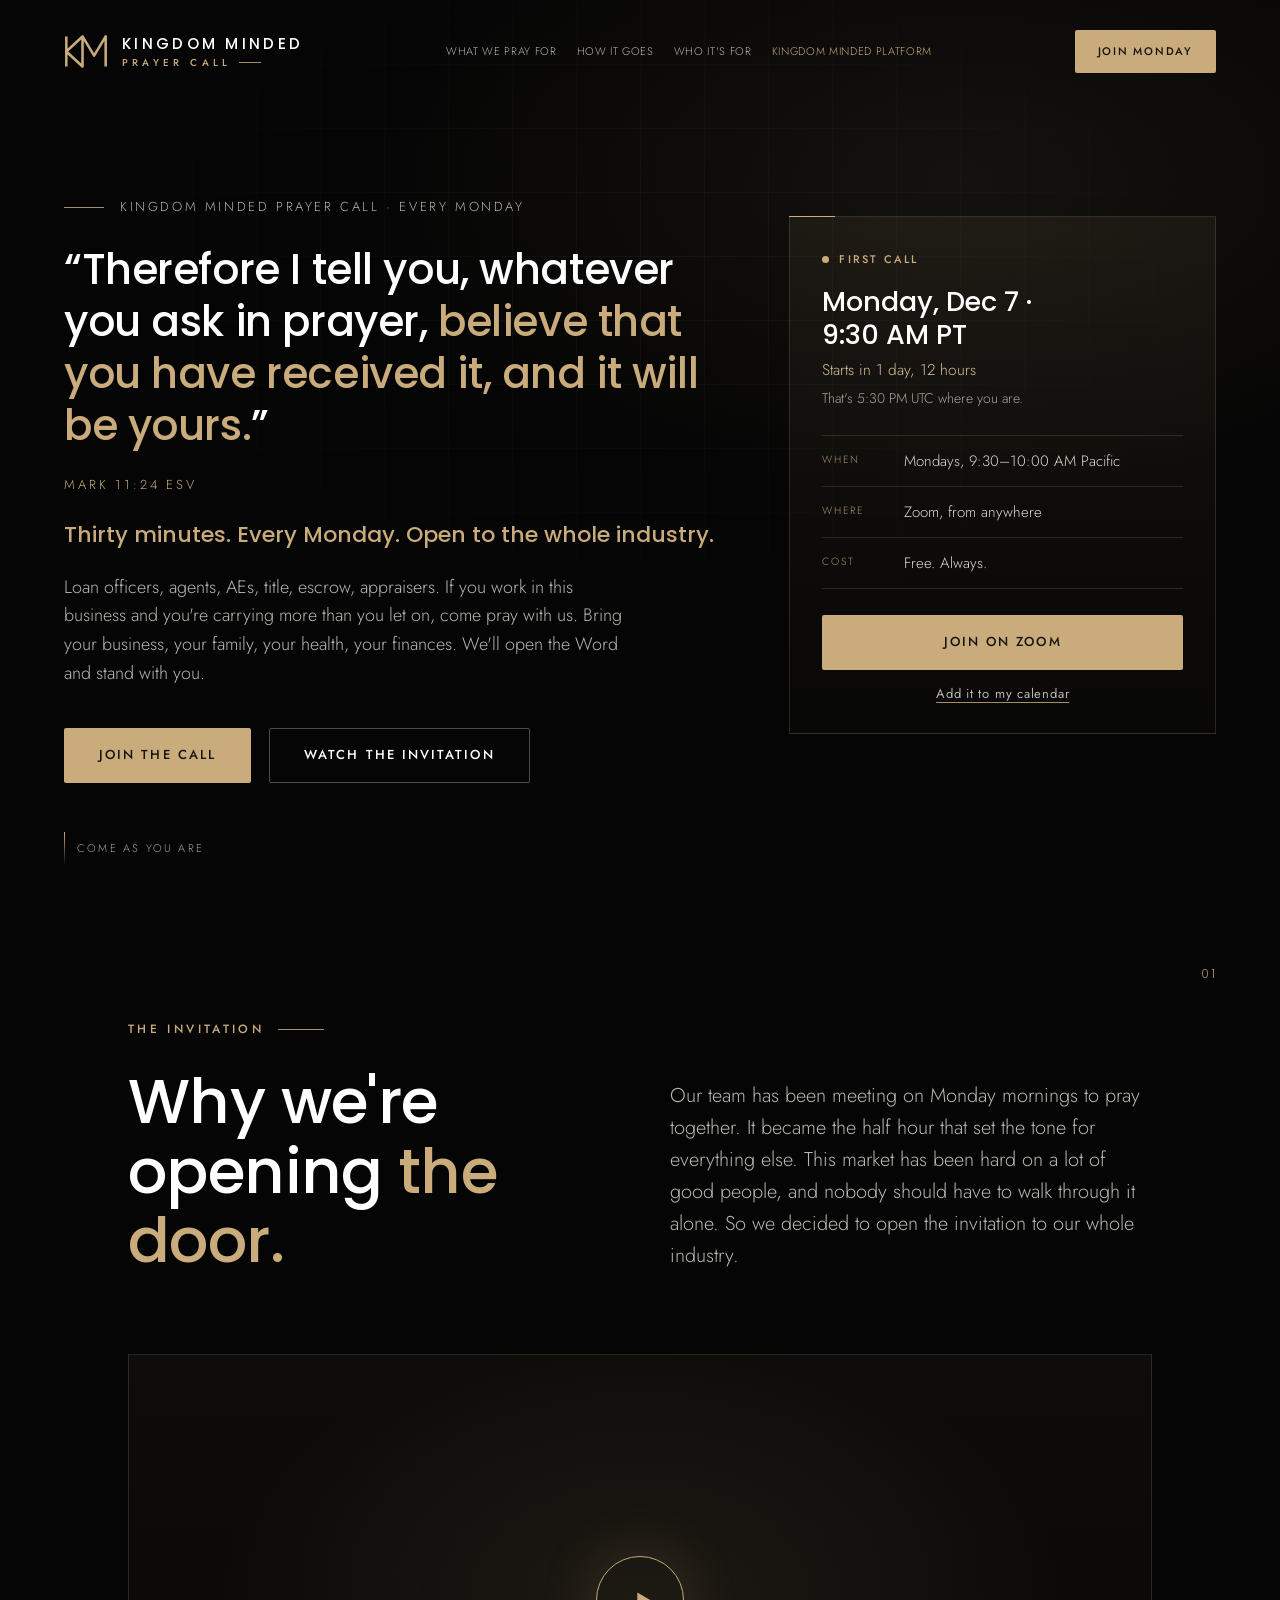
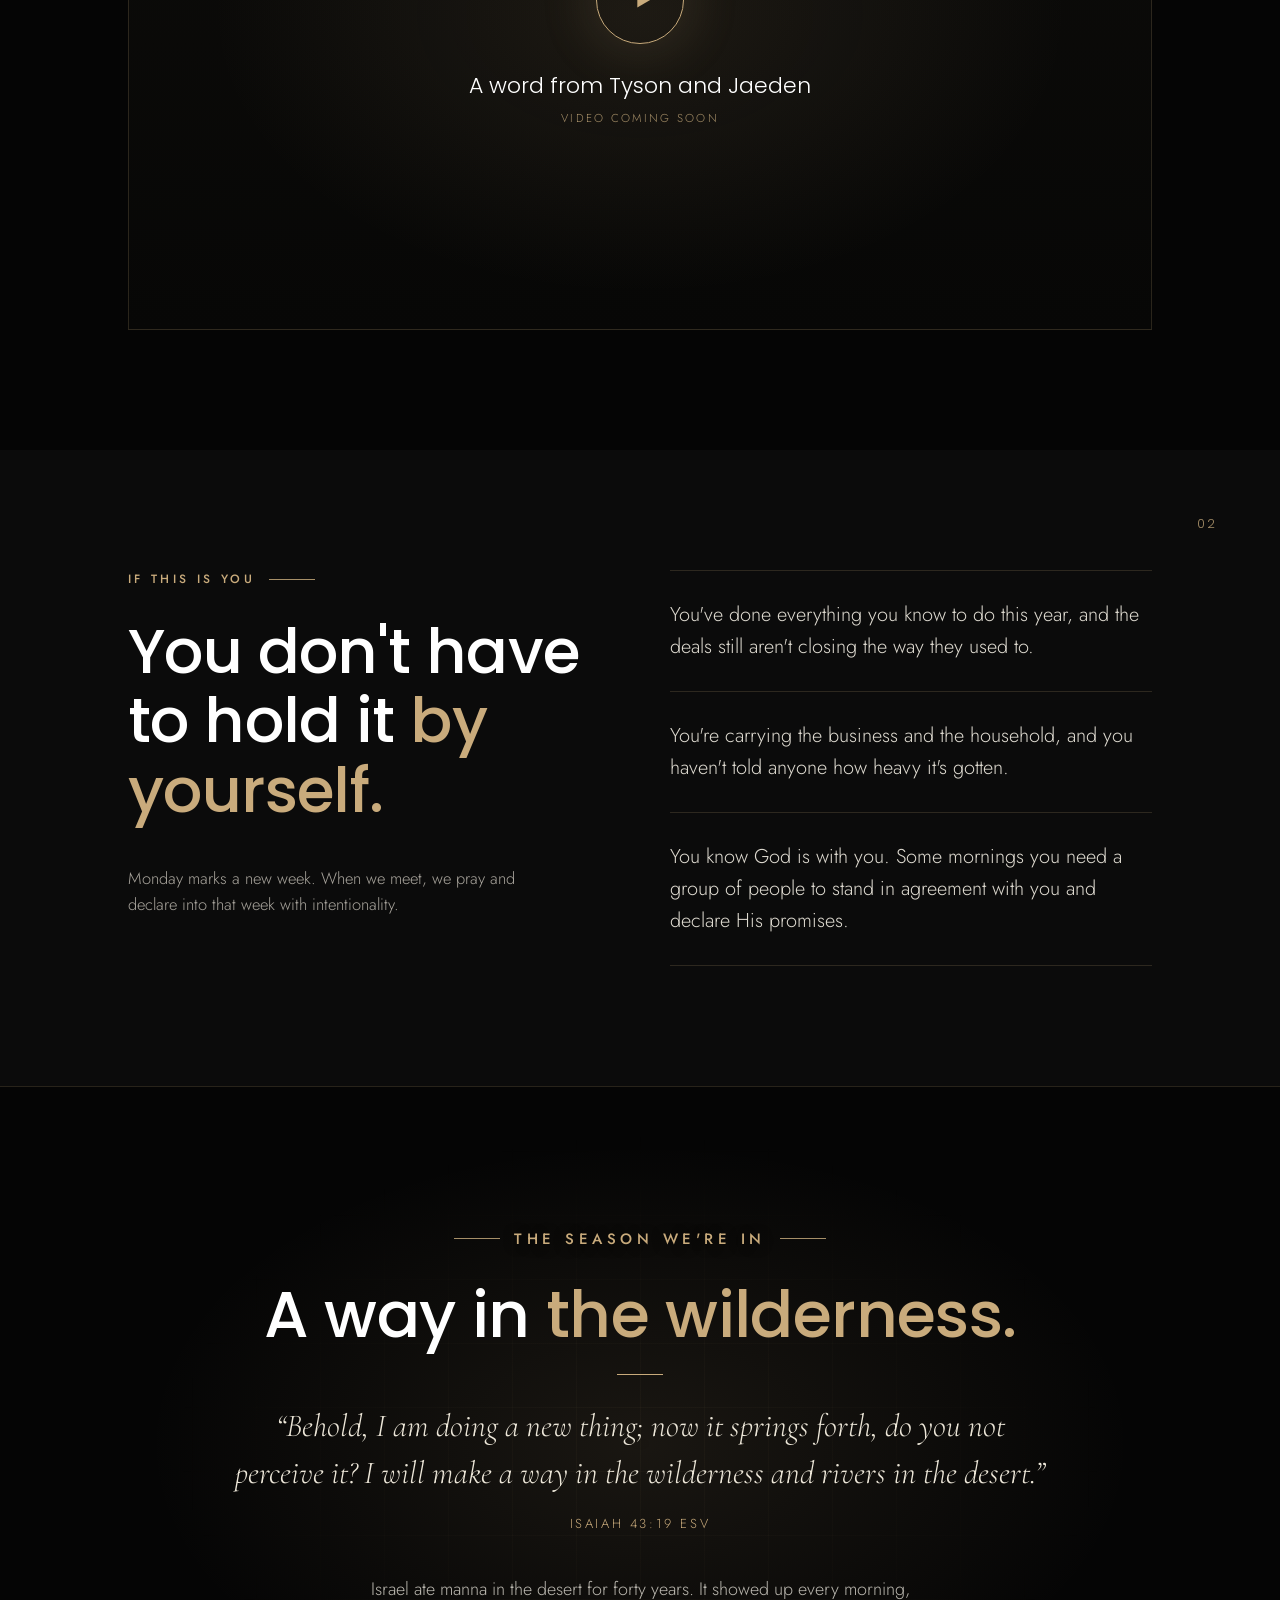
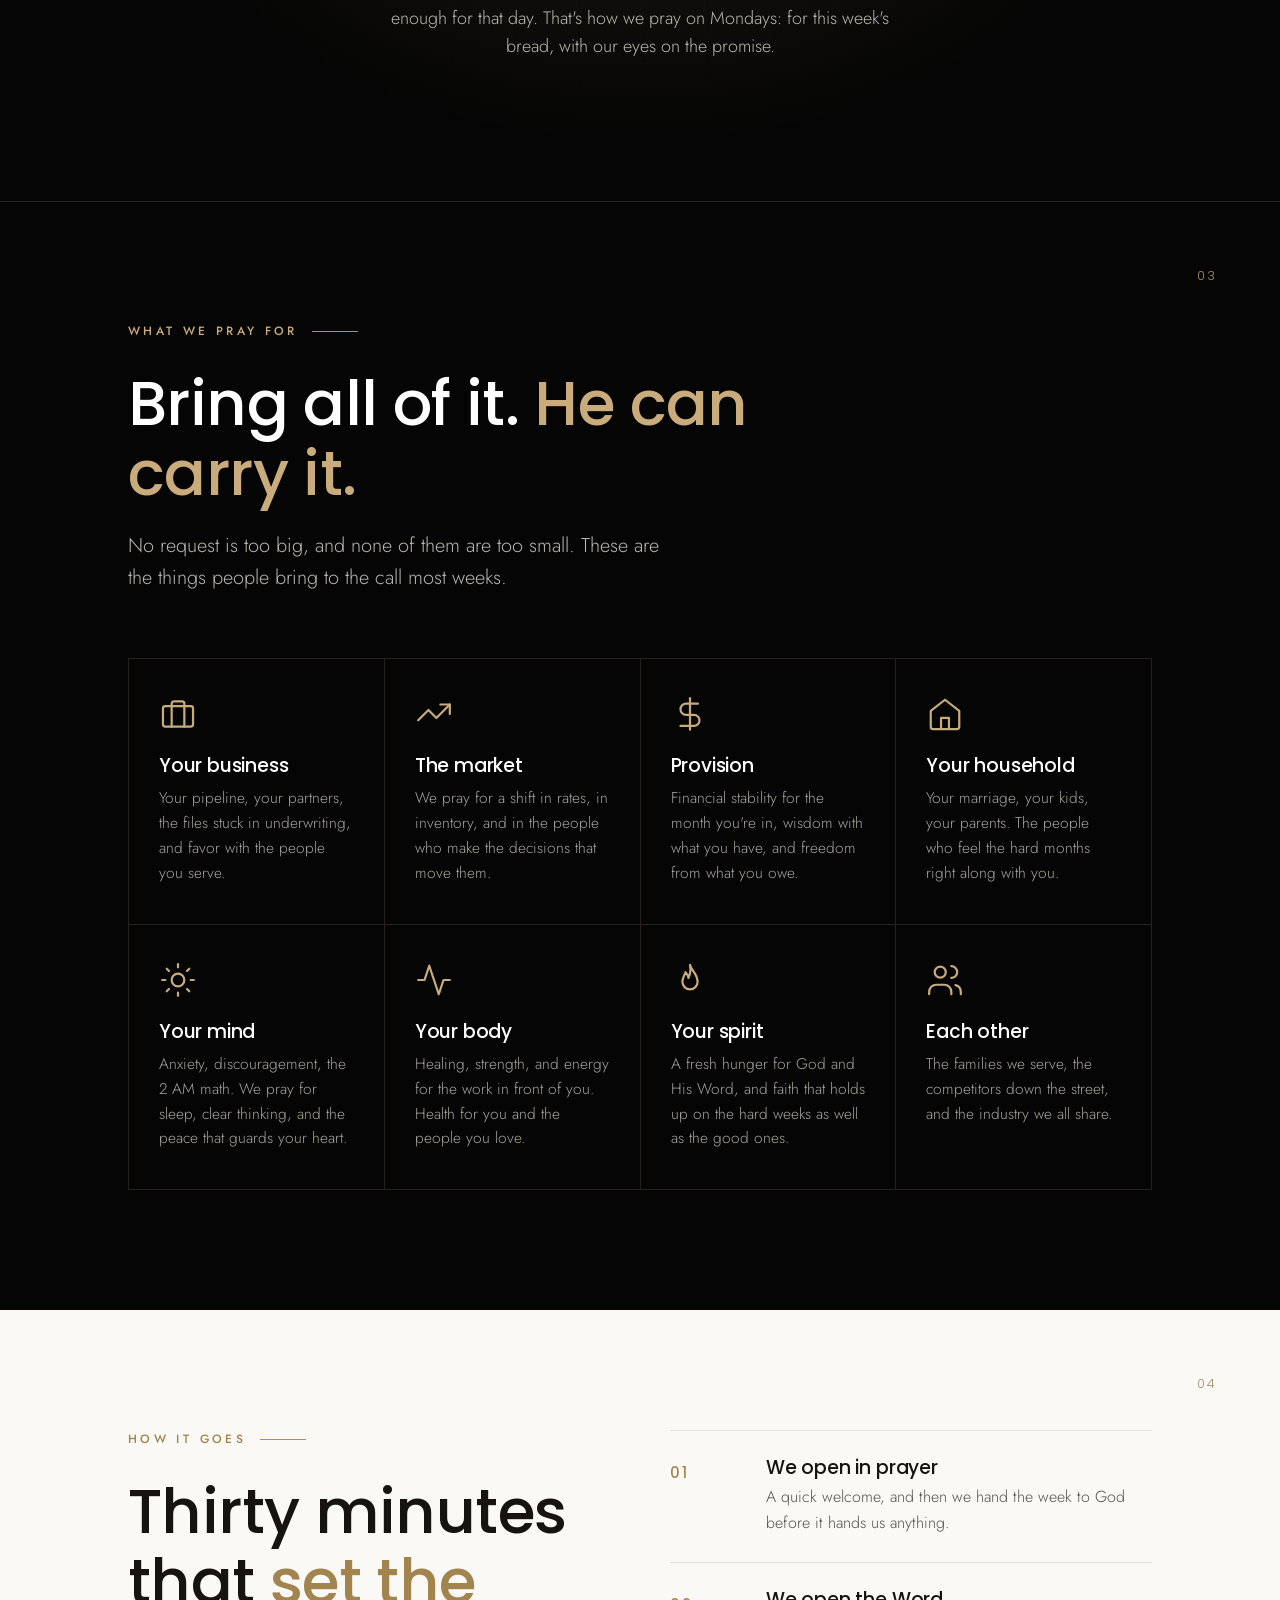
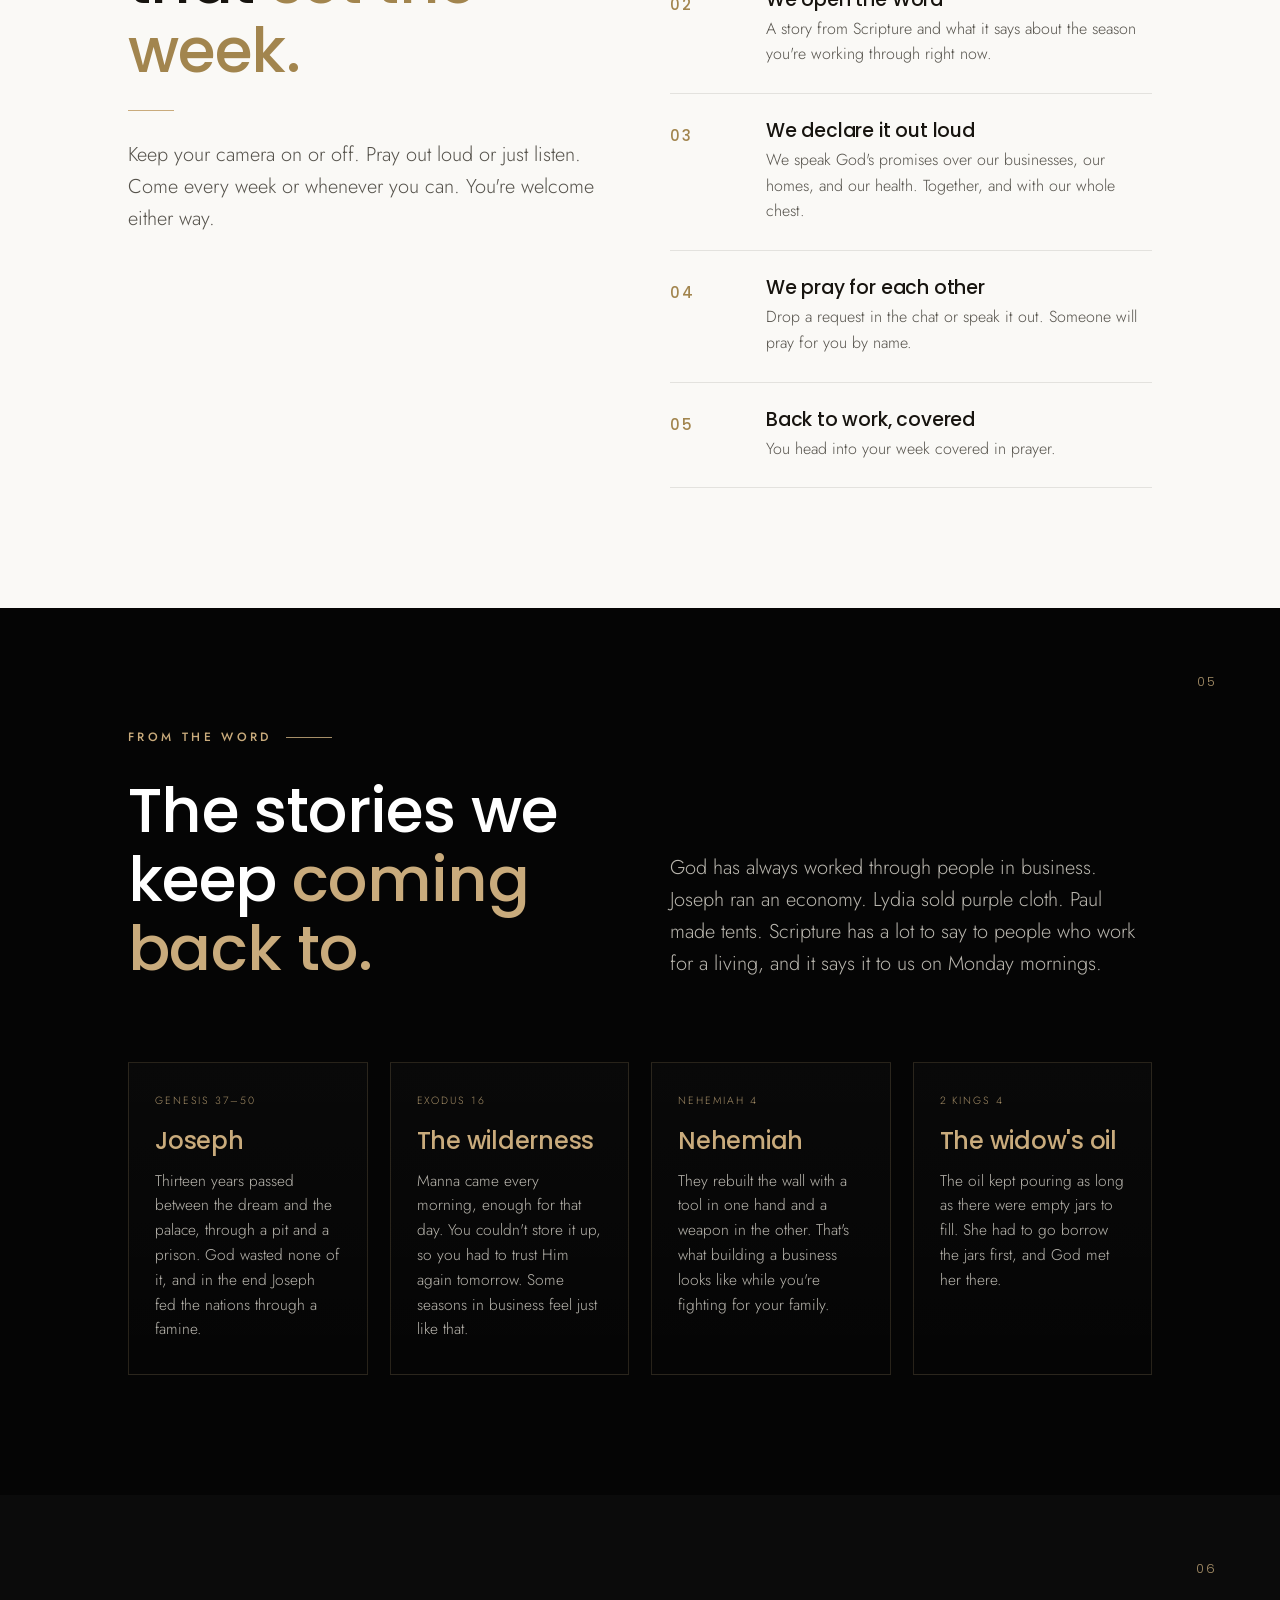
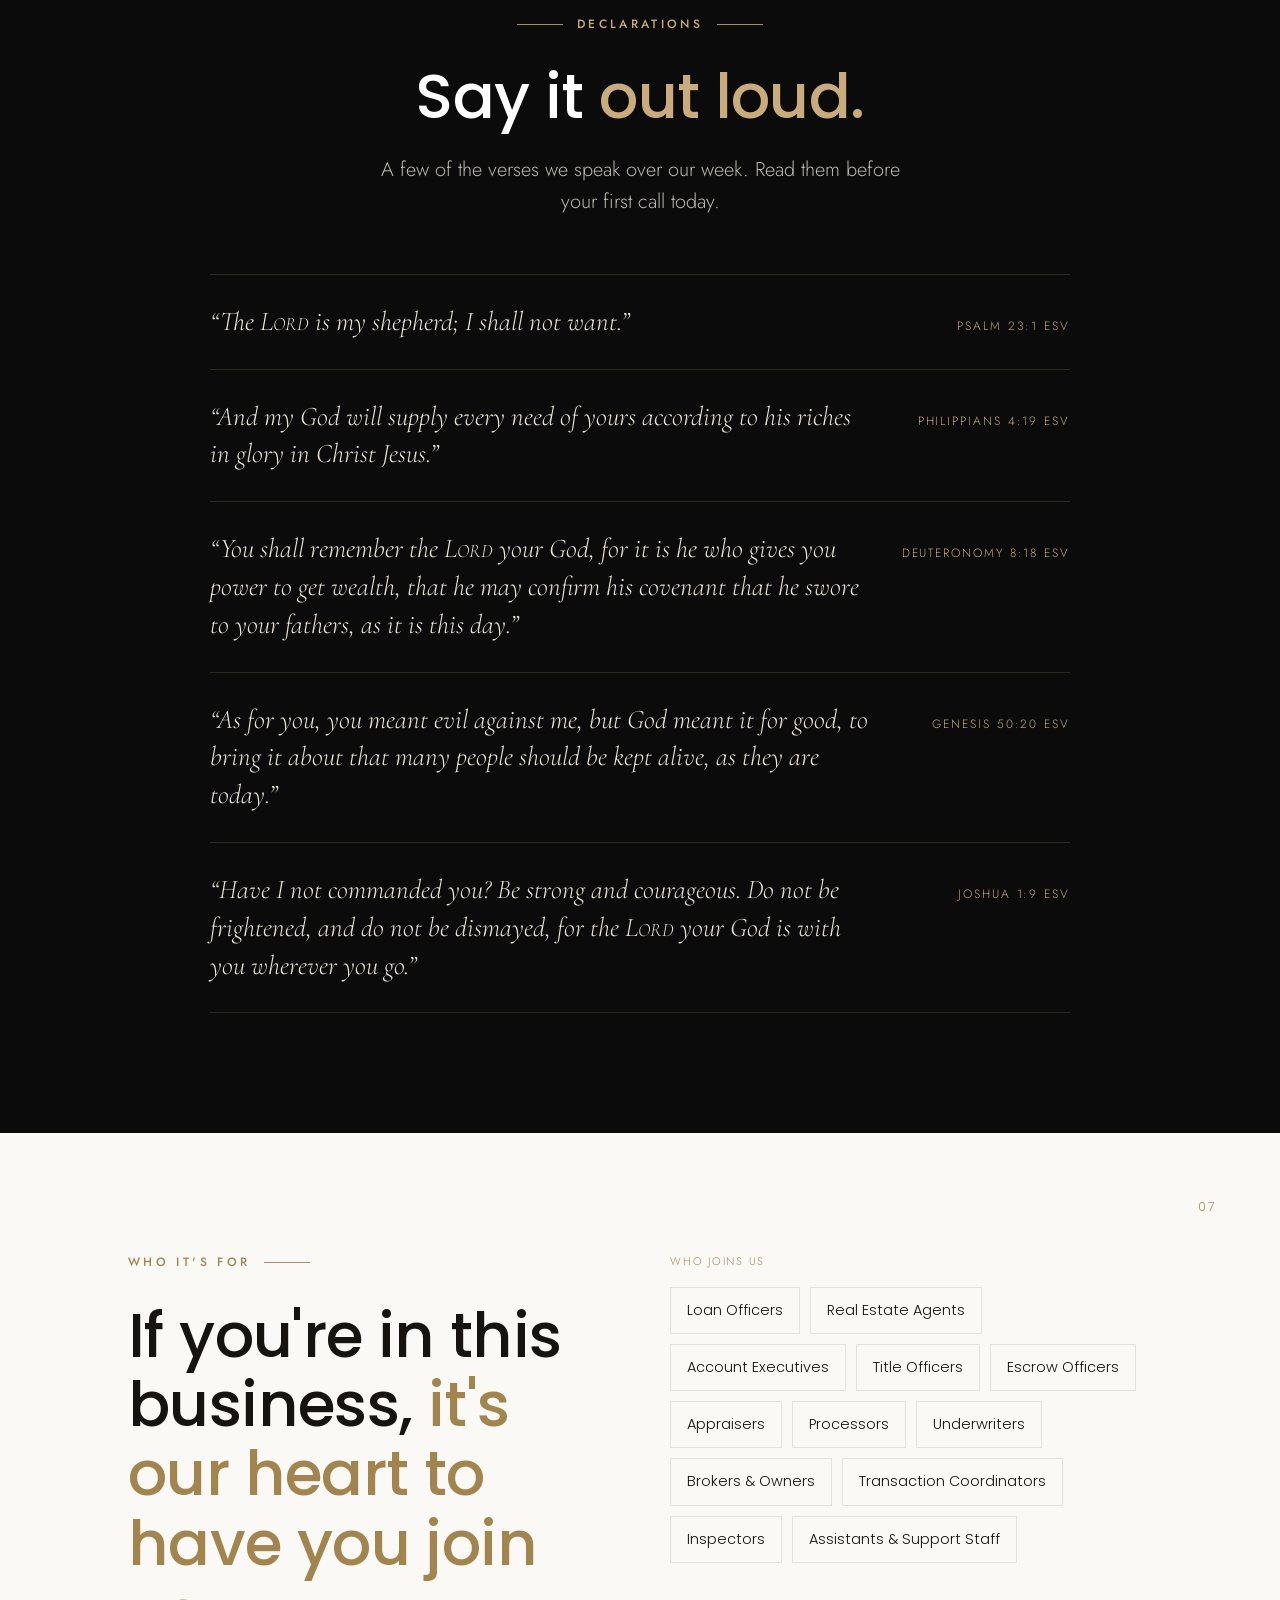
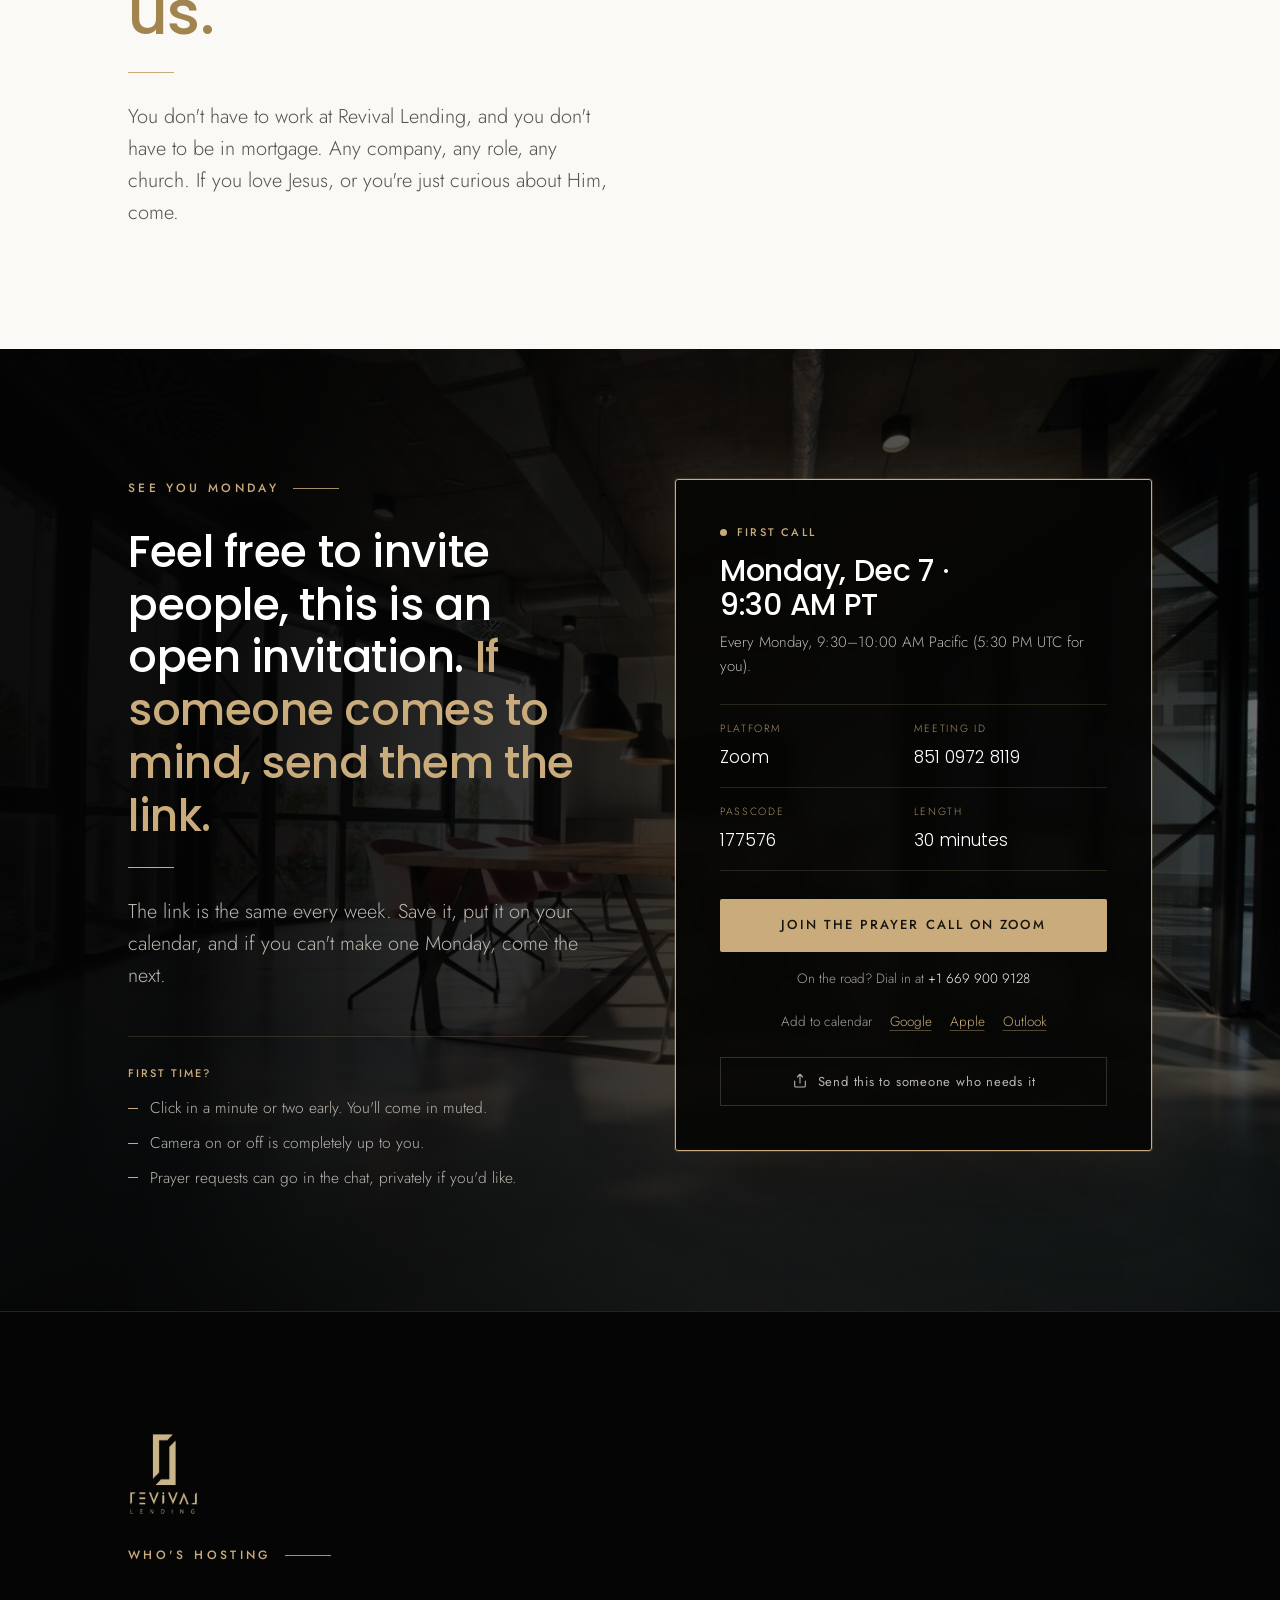
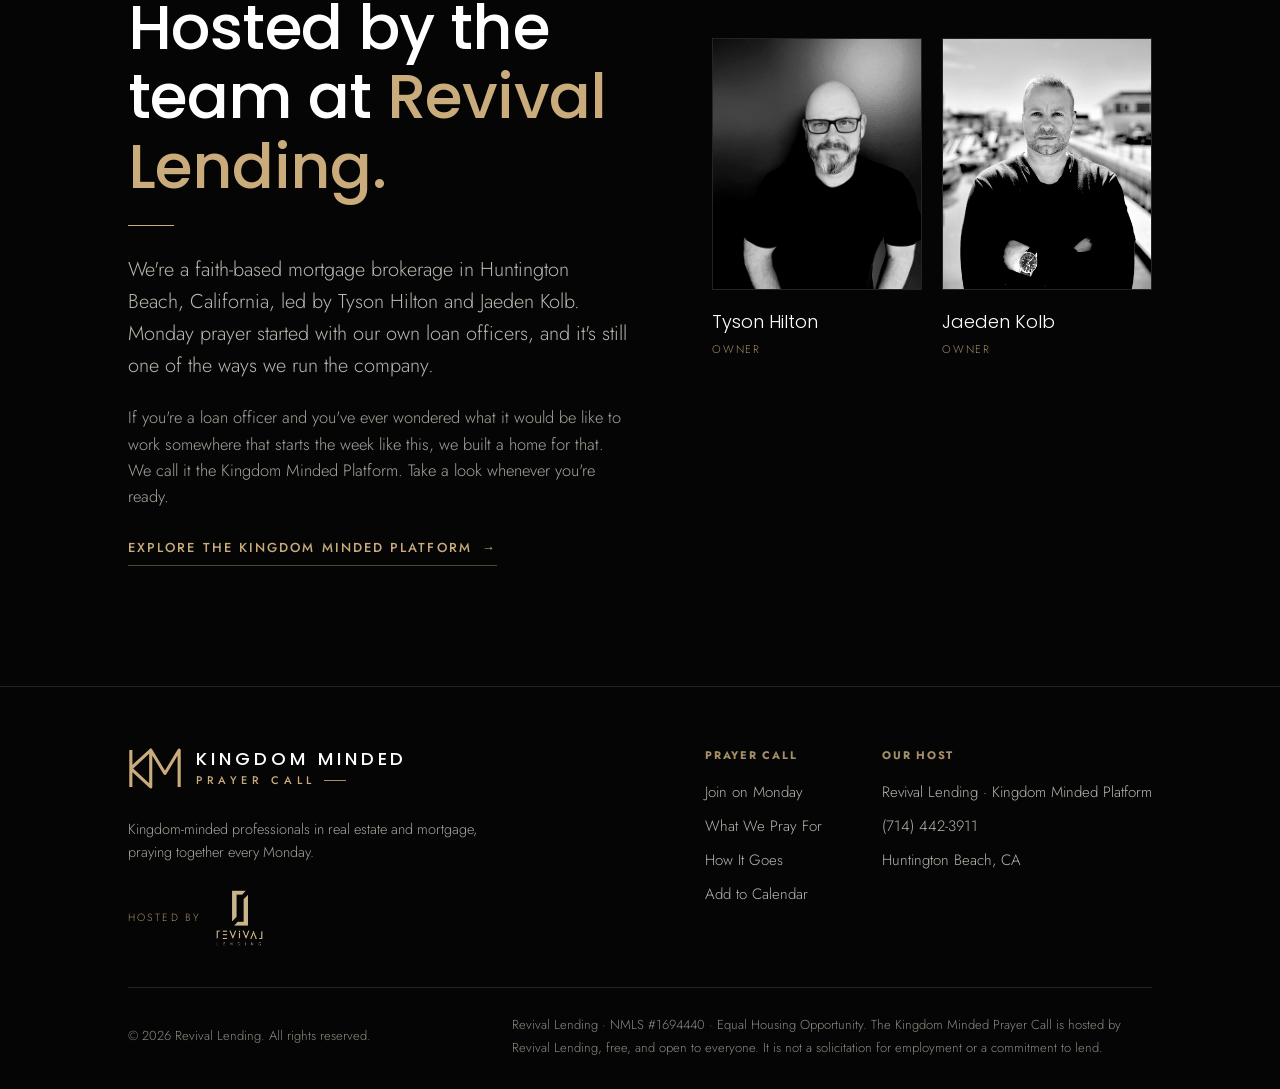
==== prayer/index.html @ 2b49e0fc "Make Add to Calendar reliable on phones and in-app browsers - Host a real weekly .ics file (scripts/" ====
<!DOCTYPE html>
<html lang="en">
<head>
<meta charset="UTF-8">
<meta name="viewport" content="width=device-width, initial-scale=1.0">
<title>Kingdom Minded Prayer Call | Every Monday</title>
<meta name="description" content="A free 30-minute prayer call for anyone in real estate and mortgage. Mondays at 9:30 AM Pacific on Zoom.">

<link rel="icon" type="image/png" href="../assets/img/km-favicon-32.png">
<link rel="apple-touch-icon" href="../assets/img/km-apple-touch-icon.png">
<link rel="stylesheet" href="../assets/css/style.css">
<link rel="stylesheet" href="../assets/css/prayer.css">
<!-- Design previews: add ?theme=mixed or ?theme=light to the URL to try the alternate looks.
     Normal visitors (no ?theme) always get the standard design. -->
<script>
(function () {
  var t = new URLSearchParams(location.search).get('theme');
  if (t === 'mixed' || t === 'light') {
    document.documentElement.classList.add('theme-' + t);
    document.write('<link rel="stylesheet" href="../assets/css/prayer-' + t + '.css">');
  }
})();
</script>
<link rel="canonical" href="https://kingdommindedrl.netlify.app/prayer/">

<meta property="og:title" content="Kingdom Minded Prayer Call">
<meta property="og:description" content="30 minutes of prayer and Scripture for people in real estate and mortgage. Mondays, 9:30 AM Pacific, on Zoom. Come as you are.">
<meta property="og:type" content="website">
<meta property="og:url" content="https://kingdommindedrl.netlify.app/prayer/">
<meta property="og:image" content="https://kingdommindedrl.netlify.app/assets/img/og-prayer.jpg">
<meta property="og:image:width" content="1200">
<meta property="og:image:height" content="630">
<meta property="og:site_name" content="Kingdom Minded Prayer Call">
<meta name="twitter:card" content="summary_large_image">
<meta name="twitter:title" content="Kingdom Minded Prayer Call">
<meta name="twitter:description" content="30 minutes of prayer and Scripture for people in real estate and mortgage. Mondays, 9:30 AM Pacific, on Zoom. Come as you are.">
<meta name="twitter:image" content="https://kingdommindedrl.netlify.app/assets/img/og-prayer.jpg">
</head>
<body class="prayer-page">

<!-- ============================ NAV ============================ -->
<nav class="nav" id="nav">
  <a href="#top" class="nav-logo km-nav-logo" aria-label="Kingdom Minded Prayer Call">
    <span class="km-mark"><svg class="km-icon" viewBox="12 20 76 60" fill="none" stroke-width="4.4" stroke-linecap="butt" stroke-linejoin="round" aria-hidden="true"><path d="M16 24V76M16 50L44 24V76ZM44 24L64 57L84 24V76"></path></svg><span class="km-words"><span class="km-name">Kingdom Minded</span><span class="km-sub">Prayer Call</span></span></span>
  </a>
  <div class="nav-links">
    <a href="#invitation">The Invitation</a>
    <a href="#pray">What We Pray For</a>
    <a href="#rhythm">How It Goes</a>
    <a href="#who">Who It's For</a>
    <a href="../" class="nav-platform">Kingdom Minded Platform</a>
  </div>
  <div class="nav-right">
    <a href="#join" class="btn btn-gold btn-sm">Join Monday</a>
  </div>
  <button class="nav-toggle" id="navToggle" aria-label="Menu">
    <span></span><span></span><span></span>
  </button>
</nav>

<div class="mobile-panel" id="mobilePanel">
  <a href="#invitation">The Invitation</a>
  <a href="#pray">What We Pray For</a>
  <a href="#rhythm">How It Goes</a>
  <a href="#who">Who It's For</a>
  <a href="../">Kingdom Minded Platform</a>
  <a href="#join" class="btn btn-gold">Join Monday</a>
</div>

<!-- ============================ HERO ============================ -->
<header class="hero prayer-hero" id="top">
  <div class="prayer-hero-grid">
    <div class="hero-inner">
      <div class="hero-sub">Kingdom Minded Prayer Call &middot; Every Monday</div>
      <h1 class="verse-title">&ldquo;Therefore I tell you, whatever you ask in prayer, <span class="gold">believe that you have received it, and it will be yours.</span>&rdquo;</h1>
      <cite class="verse-title-cite">Mark 11:24 ESV</cite>
      <div class="hero-subtitle">Thirty minutes. Every Monday. Open to the whole industry.</div>
      <p class="hero-hook">Loan officers, agents, AEs, title, escrow, appraisers. If you work in this business and you're carrying more than you let on, come pray with us. Bring your business, your family, your health, your finances. We'll open the Word and stand with you.</p>
      <div class="hero-ctas">
        <a href="#join" class="btn btn-gold">Join the Call</a>
        <a href="#invitation" class="btn btn-outline">Watch the Invitation</a>
      </div>
    </div>

    <aside class="next-call reveal" aria-label="Next prayer call">
      <div class="next-call-label"><span class="live-dot" aria-hidden="true"></span><span data-next-status>Next Call</span></div>
      <div class="next-call-date" data-next-date>Monday &middot; 9:30 AM PT</div>
      <div class="next-call-countdown" data-next-countdown>Every Monday morning</div>
      <div class="next-call-local" data-next-local></div>
      <ul class="next-call-facts">
        <li><span>When</span>Mondays, 9:30&ndash;10:00 AM Pacific</li>
        <li><span>Where</span>Zoom, from anywhere</li>
        <li><span>Cost</span>Free. Always.</li>
      </ul>
      <a href="#join" class="btn btn-gold next-call-btn" data-zoom-link target="_blank" rel="noopener">Join on Zoom</a>
      <div class="cal-pop">
        <button type="button" class="next-call-cal" data-cal-toggle aria-expanded="false" aria-controls="calMenu">Add it to my calendar</button>
        <div class="cal-menu" id="calMenu" hidden>
          <a href="#calendar" data-cal-google target="_blank" rel="noopener">Google Calendar</a>
          <a href="../assets/kingdom-minded-prayer-call.ics" data-cal-ics>Apple Calendar <span>iPhone, iPad, Mac</span></a>
          <a href="../assets/kingdom-minded-prayer-call.ics" data-cal-ics>Outlook <span>desktop app</span></a>
        </div>
      </div>
      <p class="cal-tip" data-inapp-tip hidden>Viewing this inside Instagram or Facebook? Tap the &#8943; menu and choose <strong>Open in browser</strong> first. Those apps block adding to your calendar.</p>
    </aside>
  </div>
  <div class="hero-scroll"><span class="line"></span> Come As You Are</div>
</header>

<!-- ============================ THE INVITATION (VIDEO) ============================ -->
<section class="section bg-black" id="invitation">
  <div class="section-num">01</div>
  <div class="container">
    <div class="invite-head reveal">
      <div>
        <div class="eyebrow">The Invitation</div>
        <h2 class="section-title">Why we're opening <span class="accent">the door.</span></h2>
      </div>
      <p class="lede">Our team has been meeting on Monday mornings to pray together. It became the half hour that set the tone for everything else. This market has been hard on a lot of good people, and nobody should have to walk through it alone. So we decided to open the invitation to our whole industry.</p>
    </div>

    <!--
      VIDEO: paste your link into PRAYER_CONFIG.videoUrl at the top of
      assets/js/prayer.js (YouTube, Vimeo, Loom, or a direct .mp4). The
      placeholder below is swapped out for the real player automatically.
    -->
    <div class="video-frame reveal" id="videoFrame">
      <div class="video-placeholder">
        <div class="video-play" aria-hidden="true">
          <svg viewBox="0 0 24 24"><path d="M8 5.5v13l11-6.5z"></path></svg>
        </div>
        <p class="video-placeholder-title">A word from Tyson and Jaeden</p>
        <p class="video-placeholder-sub">Video coming soon</p>
      </div>
    </div>
  </div>
</section>

<!-- ============================ IF THIS IS YOU ============================ -->
<section class="section bg-panel" id="if-this-is-you">
  <div class="section-num">02</div>
  <div class="container split">
    <div class="reveal">
      <div class="eyebrow">If This Is You</div>
      <h2 class="section-title">You don't have to hold it <span class="accent">by yourself.</span></h2>
      <div class="closer-line">Monday marks a new week. When we meet, we pray and declare into that week with intentionality.</div>
    </div>
    <div class="qa-list reveal">
      <p class="qa-item">You've done everything you know to do this year, and the deals still aren't closing the way they used to.</p>
      <p class="qa-item">You're carrying the business and the household, and you haven't told anyone how heavy it's gotten.</p>
      <p class="qa-item">You know God is with you. Some mornings you need a group of people to stand in agreement with you and declare His promises.</p>
    </div>
  </div>
</section>

<!-- ============================ WILDERNESS VERSE ============================ -->
<section class="verse-feature reveal">
  <div class="verse-feature-inner">
    <div class="eyebrow eyebrow-lg verse-eyebrow">The Season We're In</div>
    <h2>A way in <span class="accent">the wilderness.</span></h2>
    <div class="section-rule centered"></div>
    <p class="verse-feature-quote">&ldquo;Behold, I am doing a new thing; now it springs forth, do you not perceive it? I will make a way in the wilderness and rivers in the desert.&rdquo;</p>
    <cite>Isaiah 43:19 ESV</cite>
    <p class="verse-feature-body">Israel ate manna in the desert for forty years. It showed up every morning, enough for that day. That's how we pray on Mondays: for this week's bread, with our eyes on the promise.</p>
  </div>
</section>

<!-- ============================ WHAT WE PRAY FOR ============================ -->
<section class="section bg-black" id="pray">
  <div class="section-num">03</div>
  <div class="container">
    <div class="reveal">
      <div class="eyebrow">What We Pray For</div>
      <h2 class="section-title">Bring all of it. <span class="accent">He can carry it.</span></h2>
      <p class="lede">No request is too big, and none of them are too small. These are the things people bring to the call most weeks.</p>
    </div>

    <div class="pray-grid reveal-stagger">
      <div class="pray-item reveal">
        <div class="pillar-icon"><svg viewBox="0 0 24 24" fill="none" stroke-width="1.4" stroke-linecap="round" stroke-linejoin="round"><rect x="2.5" y="7" width="19" height="13" rx="1.5"></rect><path d="M16 20V5.5A1.5 1.5 0 0014.5 4h-5A1.5 1.5 0 008 5.5V20"></path></svg></div>
        <h4>Your business</h4>
        <p>Your pipeline, your partners, the files stuck in underwriting, and favor with the people you serve.</p>
      </div>
      <div class="pray-item reveal">
        <div class="pillar-icon"><svg viewBox="0 0 24 24" fill="none" stroke-width="1.4" stroke-linecap="round" stroke-linejoin="round"><path d="M22 6l-8.5 8.5-5-5L2 16"></path><path d="M16 6h6v6"></path></svg></div>
        <h4>The market</h4>
        <p>We pray for a shift in rates, in inventory, and in the people who make the decisions that move them.</p>
      </div>
      <div class="pray-item reveal">
        <div class="pillar-icon"><svg viewBox="0 0 24 24" fill="none" stroke-width="1.4" stroke-linecap="round" stroke-linejoin="round"><path d="M12 2v20"></path><path d="M17 5.5H9.5a3.5 3.5 0 000 7h5a3.5 3.5 0 010 7H6"></path></svg></div>
        <h4>Provision</h4>
        <p>Financial stability for the month you're in, wisdom with what you have, and freedom from what you owe.</p>
      </div>
      <div class="pray-item reveal">
        <div class="pillar-icon"><svg viewBox="0 0 24 24" fill="none" stroke-width="1.4" stroke-linecap="round" stroke-linejoin="round"><path d="M3 10l9-7 9 7v10a1.5 1.5 0 01-1.5 1.5h-15A1.5 1.5 0 013 20z"></path><path d="M9.5 21.5v-7h5v7"></path></svg></div>
        <h4>Your household</h4>
        <p>Your marriage, your kids, your parents. The people who feel the hard months right along with you.</p>
      </div>
      <div class="pray-item reveal">
        <div class="pillar-icon"><svg viewBox="0 0 24 24" fill="none" stroke-width="1.4" stroke-linecap="round" stroke-linejoin="round"><circle cx="12" cy="12" r="4"></circle><path d="M12 2v2M12 20v2M4.9 4.9l1.4 1.4M17.7 17.7l1.4 1.4M2 12h2M20 12h2M4.9 19.1l1.4-1.4M17.7 6.3l1.4-1.4"></path></svg></div>
        <h4>Your mind</h4>
        <p>Anxiety, discouragement, the 2 AM math. We pray for sleep, clear thinking, and the peace that guards your heart.</p>
      </div>
      <div class="pray-item reveal">
        <div class="pillar-icon"><svg viewBox="0 0 24 24" fill="none" stroke-width="1.4" stroke-linecap="round" stroke-linejoin="round"><path d="M22 12h-4l-3 9L9 3l-3 9H2"></path></svg></div>
        <h4>Your body</h4>
        <p>Healing, strength, and energy for the work in front of you. Health for you and the people you love.</p>
      </div>
      <div class="pray-item reveal">
        <div class="pillar-icon"><svg viewBox="0 0 24 24" fill="none" stroke-width="1.4" stroke-linecap="round" stroke-linejoin="round"><path d="M12 2.5c.6 3.4 4.8 5.6 4.8 10.6a4.8 4.8 0 01-9.6 0c0-2.6 1.4-4 2-6 .9 1 1.6 2.1 1.8 3.6 1.2-2.4 1.6-5 1-8.2z"></path></svg></div>
        <h4>Your spirit</h4>
        <p>A fresh hunger for God and His Word, and faith that holds up on the hard weeks as well as the good ones.</p>
      </div>
      <div class="pray-item reveal">
        <div class="pillar-icon"><svg viewBox="0 0 24 24" fill="none" stroke-width="1.4" stroke-linecap="round" stroke-linejoin="round"><circle cx="9" cy="7" r="3.5"></circle><path d="M2 21v-1.5A4.5 4.5 0 016.5 15h5a4.5 4.5 0 014.5 4.5V21"></path><path d="M16 3.3a3.5 3.5 0 010 7.4M22 21v-1.5a4.5 4.5 0 00-3.4-4.3"></path></svg></div>
        <h4>Each other</h4>
        <p>The families we serve, the competitors down the street, and the industry we all share.</p>
      </div>
    </div>
  </div>
</section>

<!-- ============================ HOW THE 30 MINUTES GO ============================ -->
<section class="section bg-white" id="rhythm">
  <div class="section-num">04</div>
  <div class="container split rhythm-split">
    <div class="reveal">
      <div class="eyebrow on-white">How It Goes</div>
      <h2 class="section-title">Thirty minutes that <span style="color:#a2854e;">set the week.</span></h2>
      <div class="section-rule"></div>
      <p class="lede on-white">Keep your camera on or off. Pray out loud or just listen. Come every week or whenever you can. You're welcome either way.</p>
    </div>

    <ol class="rhythm-list reveal">
      <li class="rhythm-step">
        <span class="rhythm-time">01</span>
        <div>
          <h4>We open in prayer</h4>
          <p>A quick welcome, and then we hand the week to God before it hands us anything.</p>
        </div>
      </li>
      <li class="rhythm-step">
        <span class="rhythm-time">02</span>
        <div>
          <h4>We open the Word</h4>
          <p>A story from Scripture and what it says about the season you're working through right now.</p>
        </div>
      </li>
      <li class="rhythm-step">
        <span class="rhythm-time">03</span>
        <div>
          <h4>We declare it out loud</h4>
          <p>We speak God's promises over our businesses, our homes, and our health. Together, and with our whole chest.</p>
        </div>
      </li>
      <li class="rhythm-step">
        <span class="rhythm-time">04</span>
        <div>
          <h4>We pray for each other</h4>
          <p>Drop a request in the chat or speak it out. Someone will pray for you by name.</p>
        </div>
      </li>
      <li class="rhythm-step">
        <span class="rhythm-time">05</span>
        <div>
          <h4>Back to work, covered</h4>
          <p>You head into your week covered in prayer.</p>
        </div>
      </li>
    </ol>
  </div>
</section>

<!-- ============================ STORIES ============================ -->
<section class="section bg-black" id="stories">
  <div class="section-num">05</div>
  <div class="container">
    <div class="reveal stories-head">
      <div>
        <div class="eyebrow">From the Word</div>
        <h2 class="section-title">The stories we keep <span class="accent">coming back to.</span></h2>
      </div>
      <p class="lede">God has always worked through people in business. Joseph ran an economy. Lydia sold purple cloth. Paul made tents. Scripture has a lot to say to people who work for a living, and it says it to us on Monday mornings.</p>
    </div>

    <div class="stories-grid reveal-stagger">
      <article class="story-card reveal">
        <span class="story-ref">Genesis 37&ndash;50</span>
        <h4>Joseph</h4>
        <p>Thirteen years passed between the dream and the palace, through a pit and a prison. God wasted none of it, and in the end Joseph fed the nations through a famine.</p>
      </article>
      <article class="story-card reveal">
        <span class="story-ref">Exodus 16</span>
        <h4>The wilderness</h4>
        <p>Manna came every morning, enough for that day. You couldn't store it up, so you had to trust Him again tomorrow. Some seasons in business feel just like that.</p>
      </article>
      <article class="story-card reveal">
        <span class="story-ref">Nehemiah 4</span>
        <h4>Nehemiah</h4>
        <p>They rebuilt the wall with a tool in one hand and a weapon in the other. That's what building a business looks like while you're fighting for your family.</p>
      </article>
      <article class="story-card reveal">
        <span class="story-ref">2 Kings 4</span>
        <h4>The widow's oil</h4>
        <p>The oil kept pouring as long as there were empty jars to fill. She had to go borrow the jars first, and God met her there.</p>
      </article>
    </div>
  </div>
</section>

<!-- ============================ DECLARATIONS ============================ -->
<section class="section bg-panel declare-section">
  <div class="section-num">06</div>
  <div class="container">
    <div class="declare-head reveal">
      <div class="eyebrow">Declarations</div>
      <h2 class="section-title">Say it <span class="accent">out loud.</span></h2>
      <p class="lede">A few of the verses we speak over our week. Read them before your first call today.</p>
    </div>

    <div class="declare-list reveal-stagger">
      <blockquote class="declare-item reveal">
        <p>&ldquo;The <span class="sc">Lord</span> is my shepherd; I shall not want.&rdquo;</p>
        <cite>Psalm 23:1 ESV</cite>
      </blockquote>
      <blockquote class="declare-item reveal">
        <p>&ldquo;And my God will supply every need of yours according to his riches in glory in Christ Jesus.&rdquo;</p>
        <cite>Philippians 4:19 ESV</cite>
      </blockquote>
      <blockquote class="declare-item reveal">
        <p>&ldquo;You shall remember the <span class="sc">Lord</span> your God, for it is he who gives you power to get wealth, that he may confirm his covenant that he swore to your fathers, as it is this day.&rdquo;</p>
        <cite>Deuteronomy 8:18 ESV</cite>
      </blockquote>
      <blockquote class="declare-item reveal">
        <p>&ldquo;As for you, you meant evil against me, but God meant it for good, to bring it about that many people should be kept alive, as they are today.&rdquo;</p>
        <cite>Genesis 50:20 ESV</cite>
      </blockquote>
      <blockquote class="declare-item reveal">
        <p>&ldquo;Have I not commanded you? Be strong and courageous. Do not be frightened, and do not be dismayed, for the <span class="sc">Lord</span> your God is with you wherever you go.&rdquo;</p>
        <cite>Joshua 1:9 ESV</cite>
      </blockquote>
    </div>
  </div>
</section>

<!-- ============================ WHO IT'S FOR ============================ -->
<section class="section bg-white" id="who">
  <div class="section-num">07</div>
  <div class="container split">
    <div class="reveal">
      <div class="eyebrow on-white">Who It's For</div>
      <h2 class="section-title">If you're in this business, <span style="color:#a2854e;">it's our heart to have you join us.</span></h2>
      <div class="section-rule"></div>
      <p class="lede on-white">You don't have to work at Revival Lending, and you don't have to be in mortgage. Any company, any role, any church. If you love Jesus, or you're just curious about Him, come.</p>
    </div>
    <div class="reveal">
      <div class="lend-label">Who joins us</div>
      <div class="role-chips">
        <span class="role-chip">Loan Officers</span>
        <span class="role-chip">Real Estate Agents</span>
        <span class="role-chip">Account Executives</span>
        <span class="role-chip">Title Officers</span>
        <span class="role-chip">Escrow Officers</span>
        <span class="role-chip">Appraisers</span>
        <span class="role-chip">Processors</span>
        <span class="role-chip">Underwriters</span>
        <span class="role-chip">Brokers &amp; Owners</span>
        <span class="role-chip">Transaction Coordinators</span>
        <span class="role-chip">Inspectors</span>
        <span class="role-chip">Assistants &amp; Support Staff</span>
      </div>
    </div>
  </div>
</section>

<!-- ============================ JOIN ============================ -->
<section class="cta-section join-section" id="join" style="background-image:url('../assets/img/office-cta.jpg');">
  <div class="container cta-grid">
    <div class="cta-copy reveal">
      <div class="eyebrow">See You Monday</div>
      <h2 class="invite-title">Feel free to invite people, this is an open invitation. <span class="accent">If someone comes to mind, send them the link.</span></h2>
      <div class="section-rule"></div>
      <p class="lede">The link is the same every week. Save it, put it on your calendar, and if you can't make one Monday, come the next.</p>

      <div class="first-time">
        <h5>First time?</h5>
        <ul>
          <li>Click in a minute or two early. You'll come in muted.</li>
          <li>Camera on or off is completely up to you.</li>
          <li>Prayer requests can go in the chat, privately if you'd like.</li>
        </ul>
      </div>
    </div>

    <div class="form-card join-card reveal">
      <div class="join-card-top">
        <span class="live-dot" aria-hidden="true"></span>
        <span data-next-status>Next Call</span>
      </div>
      <h3 data-next-date>Monday &middot; 9:30 AM PT</h3>
      <p class="form-sub" data-next-local-long>Every Monday, 9:30&ndash;10:00 AM Pacific.</p>

      <dl class="zoom-details">
        <div><dt>Platform</dt><dd>Zoom</dd></div>
        <div><dt>Meeting ID</dt><dd data-zoom-id>851 0972 8119</dd></div>
        <div><dt>Passcode</dt><dd data-zoom-pass>177576</dd></div>
        <div><dt>Length</dt><dd>30 minutes</dd></div>
      </dl>

      <a href="#join" class="btn btn-gold form-submit" data-zoom-link target="_blank" rel="noopener">Join the Prayer Call on Zoom</a>

      <p class="dial-in">On the road? Dial in at <a href="tel:+16699009128,,85109728119#,,,,*177576#" data-dial-in>+1 669 900 9128</a></p>

      <div class="cal-row" id="calendar">
        <span class="cal-label">Add to calendar</span>
        <a href="#calendar" class="cal-link" data-cal-google target="_blank" rel="noopener">Google</a>
        <a href="../assets/kingdom-minded-prayer-call.ics" class="cal-link" data-cal-ics>Apple</a>
        <a href="../assets/kingdom-minded-prayer-call.ics" class="cal-link" data-cal-ics>Outlook</a>
      </div>
      <p class="cal-tip" data-inapp-tip hidden>Viewing this inside Instagram or Facebook? Tap the &#8943; menu and choose <strong>Open in browser</strong> first. Those apps block adding to your calendar.</p>

      <button type="button" class="share-btn" data-share>
        <svg viewBox="0 0 24 24" fill="none" stroke-width="1.6" stroke-linecap="round" stroke-linejoin="round"><path d="M4 12v7a2 2 0 002 2h12a2 2 0 002-2v-7"></path><path d="M16 6l-4-4-4 4"></path><path d="M12 2v13"></path></svg>
        <span data-share-label>Send this to someone who needs it</span>
      </button>
    </div>
  </div>
</section>

<!-- ============================ HOSTED BY (subtle bridge to Kingdom Minded) ============================ -->
<section class="section bg-black host-section">
  <div class="container leaders-grid host-grid">
    <div class="reveal">
      <img src="../assets/img/logo-gold.png" alt="Revival Lending" class="host-logo">
      <div class="eyebrow">Who's Hosting</div>
      <h2 class="section-title">Hosted by the team at <span class="accent">Revival Lending.</span></h2>
      <div class="section-rule"></div>
      <p class="lede">We're a faith-based mortgage brokerage in Huntington Beach, California, led by Tyson Hilton and Jaeden Kolb. Monday prayer started with our own loan officers, and it's still one of the ways we run the company.</p>
      <p class="host-bridge">If you're a loan officer and you've ever wondered what it would be like to work somewhere that starts the week like this, we built a home for that. We call it the Kingdom Minded Platform. Take a look whenever you're ready.</p>
      <a href="../" class="text-link">Explore the Kingdom Minded Platform <span aria-hidden="true">&rarr;</span></a>
    </div>
    <div class="leaders-photos reveal">
      <div class="leader-card">
        <img src="../assets/img/tyson-hilton.jpg" alt="Tyson Hilton" class="leader-photo">
        <div class="leader-name">Tyson Hilton</div>
        <div class="leader-title">Owner</div>
      </div>
      <div class="leader-card">
        <img src="../assets/img/jaeden-kolb.jpg" alt="Jaeden Kolb" class="leader-photo">
        <div class="leader-name">Jaeden Kolb</div>
        <div class="leader-title">Owner</div>
      </div>
    </div>
  </div>
</section>

<!-- ============================ FOOTER ============================ -->
<footer class="footer">
  <div class="container">
    <div class="footer-top">
      <div class="footer-brand">
        <span class="km-mark km-mark-lg"><svg class="km-icon" viewBox="12 20 76 60" fill="none" stroke-width="4.4" stroke-linecap="butt" stroke-linejoin="round" aria-hidden="true"><path d="M16 24V76M16 50L44 24V76ZM44 24L64 57L84 24V76"></path></svg><span class="km-words"><span class="km-name">Kingdom Minded</span><span class="km-sub">Prayer Call</span></span></span>
        <p class="footer-tag">Kingdom-minded professionals in real estate and mortgage, praying together every Monday.</p>
        <div class="footer-host">
          <span>Hosted by</span>
          <img src="../assets/img/logo-gold.png" alt="Revival Lending">
        </div>
      </div>
      <div class="footer-cols">
        <div class="footer-col">
          <h5>Prayer Call</h5>
          <a href="#join">Join on Monday</a>
          <a href="#pray">What We Pray For</a>
          <a href="#rhythm">How It Goes</a>
          <a href="#calendar">Add to Calendar</a>
        </div>
        <div class="footer-col">
          <h5>Our Host</h5>
          <a href="../">Revival Lending &middot; Kingdom Minded Platform</a>
          <a href="tel:7144423911">(714) 442-3911</a>
          <p>Huntington Beach, CA</p>
        </div>
      </div>
    </div>
    <div class="footer-bottom">
      <span>&copy; <span id="year"></span> Revival Lending. All rights reserved.</span>
      <span class="legal">Revival Lending &middot; NMLS #1694440 &middot; Equal Housing Opportunity. The Kingdom Minded Prayer Call is hosted by Revival Lending, free, and open to everyone. It is not a solicitation for employment or a commitment to lend.</span>
    </div>
  </div>
</footer>

<script src="../assets/js/prayer.js"></script>
</body>
</html>
---- assets/css/style.css ----
/* ============================================================
   Revival Lending — Kingdom Minded Platform
   Brand: black / gold luxury, extracted from the pitch deck
   ============================================================ */

@import url('https://fonts.googleapis.com/css2?family=Poppins:wght@300;400;500;600;700&family=Jost:wght@300;400;500;600;700&family=Cormorant+Garamond:ital,wght@0,500;1,500&display=swap');

:root {
  --black: #050505;
  --near-black: #0b0b0b;
  --panel: #111110;
  --gold: #c9ab7c;
  --gold-bright: #d9c095;
  --gold-dim: #a68f68;
  --cream: #f4f1eb;
  --white: #ffffff;
  --ivory: #faf9f6;
  --ink: #17140f;
  --gray-on-black: #b9b6ae;
  --gray-on-black-soft: #a8a49c;
  --gray-on-white: #55524b;
  --line-on-black: rgba(201, 171, 124, 0.18);
  --line-on-white: rgba(23, 20, 15, 0.1);

  --font-head: 'Poppins', 'Jost', sans-serif;
  --font-body: 'Jost', 'Poppins', sans-serif;
  --font-quote: 'Cormorant Garamond', serif;

  --container: 1180px;
  --pad: clamp(24px, 5vw, 80px);
  --ease: cubic-bezier(0.16, 1, 0.3, 1);
}

* { box-sizing: border-box; margin: 0; padding: 0; }

html {
  scroll-behavior: smooth;
}

body {
  background: var(--black);
  color: var(--white);
  font-family: var(--font-body);
  font-weight: 300;
  line-height: 1.6;
  -webkit-font-smoothing: antialiased;
  overflow-x: hidden;
}

img { max-width: 100%; display: block; }
a { color: inherit; text-decoration: none; }
button { font-family: inherit; cursor: pointer; }
ul { list-style: none; }

.container {
  max-width: var(--container);
  margin: 0 auto;
  padding-left: var(--pad);
  padding-right: var(--pad);
}

section { position: relative; }

/* ---------- Typography helpers ---------- */

.eyebrow {
  display: flex;
  align-items: center;
  gap: 14px;
  font-family: var(--font-body);
  font-size: 12px;
  letter-spacing: 0.28em;
  text-transform: uppercase;
  color: var(--gold);
  font-weight: 500;
  margin-bottom: 28px;
}
.eyebrow::after {
  content: '';
  display: block;
  width: 46px;
  height: 1px;
  background: var(--gold-dim);
}
.eyebrow.on-white { color: #a2854e; }
.eyebrow-lg { font-size: 15px; letter-spacing: 0.3em; text-shadow: 0 2px 12px rgba(0,0,0,0.6); }

.section-num {
  position: absolute;
  top: var(--pad);
  right: var(--pad);
  font-family: var(--font-head);
  font-size: 13px;
  color: var(--gold-dim);
  letter-spacing: 0.1em;
}

h1, h2, h3, h4 {
  font-family: var(--font-head);
  font-weight: 500;
  line-height: 1.12;
  letter-spacing: -0.01em;
}

.accent { color: var(--gold); font-weight: 500; }

.section-title {
  font-size: clamp(36px, 4.9vw, 62px);
  max-width: 16ch;
  margin-bottom: 22px;
}

.section-rule {
  width: 46px;
  height: 1px;
  background: var(--gold);
  margin: 24px 0 28px;
}

.lede {
  font-size: clamp(17px, 1.7vw, 20px);
  color: var(--gray-on-black);
  max-width: 46ch;
  font-weight: 300;
}
.on-white .lede, .lede.on-white { color: var(--gray-on-white); }

/* ---------- Buttons ---------- */

.btn {
  display: inline-flex;
  align-items: center;
  justify-content: center;
  gap: 10px;
  padding: 16px 34px;
  font-size: 13px;
  letter-spacing: 0.16em;
  text-transform: uppercase;
  font-weight: 500;
  border-radius: 2px;
  border: 1px solid transparent;
  transition: all 0.35s var(--ease);
  white-space: nowrap;
}

.btn-gold {
  background: var(--gold);
  color: #17140f;
}
.btn-gold:hover { background: var(--gold-bright); transform: translateY(-2px); box-shadow: 0 14px 30px -12px rgba(201,171,124,0.55); }

.btn-outline {
  background: transparent;
  color: var(--white);
  border-color: rgba(255,255,255,0.28);
}
.btn-outline:hover { border-color: var(--gold); color: var(--gold); transform: translateY(-2px); }

.btn-outline.on-white {
  color: var(--ink);
  border-color: rgba(23,20,15,0.25);
}
.btn-outline.on-white:hover { border-color: #a2854e; color: #a2854e; }

.btn-sm { padding: 12px 22px; font-size: 11px; }

/* ============================================================
   NAV
   ============================================================ */

.nav {
  position: fixed;
  top: 0; left: 0; right: 0;
  z-index: 1000;
  display: flex;
  align-items: center;
  justify-content: space-between;
  padding: 12px var(--pad);
  transition: background 0.4s var(--ease), padding 0.4s var(--ease), border-color .4s;
  border-bottom: 1px solid transparent;
}
.nav.scrolled {
  background: rgba(5,5,5,0.86);
  backdrop-filter: blur(14px);
  padding-top: 8px;
  padding-bottom: 8px;
  border-bottom-color: var(--line-on-black);
}

.nav-logo { display: flex; align-items: center; gap: 10px; }
.nav-logo img { height: 114px; width: auto; transition: height 0.4s var(--ease); }
.nav.scrolled .nav-logo img { height: 87px; }

.nav-links {
  display: flex;
  align-items: center;
  gap: 36px;
}
.nav-links a {
  font-size: 12.5px;
  letter-spacing: 0.08em;
  text-transform: uppercase;
  color: var(--gray-on-black);
  transition: color 0.25s;
  position: relative;
}
.nav-links a:hover { color: var(--gold); }

.nav-right { display: flex; align-items: center; gap: 22px; }
.nav-phone {
  font-size: 13px;
  color: var(--gray-on-black);
  letter-spacing: 0.03em;
}
.nav-phone:hover { color: var(--gold); }

.nav-toggle {
  display: none;
  flex-direction: column;
  gap: 5px;
  background: none;
  border: none;
  padding: 6px;
  z-index: 1100;
}
.nav-toggle span {
  width: 22px; height: 1px; background: var(--gold);
  transition: transform .3s var(--ease), opacity .3s var(--ease);
}
.nav-toggle.open span:nth-child(1) { transform: translateY(6px) rotate(45deg); }
.nav-toggle.open span:nth-child(2) { opacity: 0; }
.nav-toggle.open span:nth-child(3) { transform: translateY(-6px) rotate(-45deg); }

.mobile-panel {
  position: fixed;
  inset: 0;
  background: var(--black);
  z-index: 1050;
  display: flex;
  flex-direction: column;
  align-items: flex-start;
  justify-content: center;
  gap: 26px;
  padding: 40px var(--pad);
  transform: translateY(-100%);
  transition: transform 0.45s var(--ease);
}
.mobile-panel.open { transform: translateY(0); }
.mobile-panel a {
  font-family: var(--font-head);
  font-size: 26px;
  color: var(--white);
}
.mobile-panel a:hover { color: var(--gold); }
.mobile-panel .btn { margin-top: 10px; }

/* ============================================================
   HERO
   ============================================================ */

.hero {
  min-height: 100vh;
  display: flex;
  align-items: center;
  padding: 160px var(--pad) 90px;
  position: relative;
  background:
    radial-gradient(ellipse 80% 60% at 75% 20%, rgba(201,171,124,0.08), transparent 60%),
    var(--black);
}
.hero::before {
  content: '';
  position: absolute;
  inset: 0;
  background-image:
    linear-gradient(rgba(201,171,124,0.055) 1px, transparent 1px),
    linear-gradient(90deg, rgba(201,171,124,0.055) 1px, transparent 1px);
  background-size: 64px 64px;
  mask-image: radial-gradient(ellipse 70% 60% at 50% 30%, black, transparent 75%);
  pointer-events: none;
}

.hero-inner { max-width: 860px; position: relative; z-index: 2; }

.hero h1 {
  font-size: clamp(32px, 4.8vw, 58px);
  line-height: 1.22;
  color: var(--white);
}
.hero h1 .gold { color: var(--gold); }

.hero-sub {
  display: flex;
  align-items: center;
  gap: 16px;
  margin: 30px 0 26px;
  color: var(--gray-on-black);
  font-size: 13px;
  letter-spacing: 0.2em;
  text-transform: uppercase;
}
.hero-sub::before { content:''; width: 40px; height: 1px; background: var(--gold-dim); }

.hero-subtitle {
  font-family: var(--font-head);
  font-size: clamp(19px, 2.2vw, 26px);
  font-weight: 500;
  color: var(--gold);
  margin: 22px 0 20px;
}

.hero-hook {
  font-size: clamp(16px, 1.6vw, 18px);
  color: var(--gray-on-black);
  max-width: 560px;
  line-height: 1.6;
  margin-bottom: 40px;
}

.hero-verse {
  font-family: var(--font-quote);
  font-style: italic;
  font-size: clamp(19px, 2.1vw, 24px);
  color: #e7e2d6;
  max-width: 620px;
  line-height: 1.55;
  margin-bottom: 44px;
}
.hero-verse cite { color: var(--gold); font-style: normal; font-family: var(--font-body); font-size: 0.75em; letter-spacing: .04em;}

.hero-ctas { display: flex; flex-wrap: wrap; gap: 18px; }

.hero-scroll {
  position: absolute;
  bottom: 34px;
  left: var(--pad);
  display: flex;
  align-items: center;
  gap: 12px;
  color: var(--gray-on-black-soft);
  font-size: 11px;
  letter-spacing: 0.2em;
  text-transform: uppercase;
  z-index: 2;
}
.hero-scroll .line { width: 1px; height: 34px; background: linear-gradient(var(--gold), transparent); animation: scrollLine 2.2s ease-in-out infinite; }
@keyframes scrollLine { 0%,100% { opacity: .3; } 50% { opacity: 1; } }

/* ============================================================
   GENERIC DARK / LIGHT SECTIONS
   ============================================================ */

.section {
  padding: 120px var(--pad);
}
.section-tight { padding: 90px var(--pad); }

.bg-black { background: var(--black); }
.bg-panel { background: var(--near-black); }
.bg-white { background: var(--ivory); color: var(--ink); }
.bg-white .gray { color: var(--gray-on-white); }

.split {
  display: grid;
  grid-template-columns: 1fr 1fr;
  gap: 60px;
}
@media (max-width: 900px) {
  .split { grid-template-columns: 1fr; gap: 40px; }
}

/* Honest Question section */
.qa-list { display: flex; flex-direction: column; }
.qa-item {
  padding: 28px 0;
  border-top: 1px solid var(--line-on-black);
  font-size: clamp(17px, 1.8vw, 20px);
  color: #dedad0;
  font-weight: 300;
}
.qa-item:last-child { border-bottom: 1px solid var(--line-on-black); }

.closer-line {
  margin-top: 40px;
  color: var(--gray-on-black-soft);
  font-size: 16.5px;
  max-width: 44ch;
}

/* Dry bones / image section */
.image-feature {
  position: relative;
  min-height: 640px;
  display: flex;
  align-items: flex-end;
  background-size: cover;
  background-position: center;
  overflow: hidden;
}
.image-feature::after {
  content: '';
  position: absolute; inset: 0;
  background: linear-gradient(0deg, rgba(0,0,0,0.86) 10%, rgba(0,0,0,0.45) 55%, rgba(0,0,0,0.35) 100%);
}
.image-feature-content {
  position: relative;
  z-index: 2;
  padding: 70px var(--pad) 80px;
  max-width: 760px;
}
.image-feature h2 { font-size: clamp(34px, 5.4vw, 64px); }

/* Pillars grid (4 cols) */
.pillars-secondary { margin-top: 64px; padding-top: 44px; border-top: 1px solid var(--line-on-black); }
.pillars-grid {
  display: grid;
  grid-template-columns: repeat(4, 1fr);
  gap: 46px;
  margin-top: 32px;
}
@media (max-width: 900px) {
  .pillars-grid { grid-template-columns: repeat(2, 1fr); gap: 40px; }
}
@media (max-width: 540px) {
  .pillars-grid { grid-template-columns: 1fr; }
}
.pillar-icon {
  width: 46px; height: 46px;
  margin-bottom: 22px;
  color: var(--gold);
}
.pillar-icon svg { width: 100%; height: 100%; stroke: var(--gold); }
.pillar h4 { font-size: 19px; margin-bottom: 10px; color: var(--white); font-weight: 500; }
.pillar p { font-size: 16px; color: var(--gray-on-black-soft); max-width: 26ch; }

.pillars-header-row {
  display: flex;
  justify-content: space-between;
  align-items: flex-end;
  gap: 40px;
  flex-wrap: wrap;
}

.core-pillars { margin-top: 64px; }
.pillars-lead {
  font-family: var(--font-head);
  font-size: clamp(20px, 2.3vw, 26px);
  font-weight: 500;
  color: var(--gold);
  margin-bottom: 26px;
}
.core-pillars-grid { display: grid; grid-template-columns: repeat(4, 1fr); gap: 36px; }
@media (max-width: 900px) { .core-pillars-grid { grid-template-columns: repeat(2, 1fr); gap: 32px; } }
@media (max-width: 540px) { .core-pillars-grid { grid-template-columns: 1fr; } }
.core-pillar h5 { font-family: var(--font-head); font-size: 17px; font-weight: 500; color: var(--gold); margin-bottom: 8px; }
.core-pillar p { font-size: 14.5px; color: var(--gray-on-black-soft); max-width: 30ch; }

/* Leadership */
.leaders-grid {
  display: grid;
  grid-template-columns: 1.1fr 1fr;
  gap: 70px;
  align-items: center;
  margin-top: 20px;
}
@media (max-width: 900px) { .leaders-grid { grid-template-columns: 1fr; } }

.stat-block { margin: 36px 0 34px; display: flex; align-items: flex-end; gap: 22px; flex-wrap: wrap; }
.stat-number { font-family: var(--font-head); font-size: clamp(56px, 7vw, 84px); color: var(--gold); line-height: 1; font-weight: 600; }
.stat-caption { font-size: 15.5px; color: var(--gray-on-black); max-width: 22ch; padding-bottom: 6px; }

.leaders-photos { display: flex; gap: 20px; }
.leader-card { flex: 1; }
.leader-photo {
  width: 100%; aspect-ratio: 3/3.6; object-fit: cover;
  filter: grayscale(1) contrast(1.05);
  border: 1px solid var(--line-on-black);
}
.leader-name { margin-top: 18px; font-family: var(--font-head); font-size: 18px; color: var(--white); }
.leader-title { font-size: 11px; letter-spacing: 0.16em; text-transform: uppercase; color: var(--gold-dim); margin-top: 4px; }

.pull-quote { color: var(--gold); font-style: italic; font-family: var(--font-quote); font-size: 20px; }

/* Platform stats grid (3x2) */
.platform-grid {
  margin-top: 60px;
  display: grid;
  grid-template-columns: repeat(3, 1fr);
}
@media (max-width: 900px) { .platform-grid { grid-template-columns: repeat(2, 1fr); } }
@media (max-width: 600px) { .platform-grid { grid-template-columns: 1fr; } }

.platform-cell {
  padding: 34px 34px 34px 0;
  border-top: 1px solid var(--gold-dim);
  padding-top: 26px;
}
.platform-cell .num { font-family: var(--font-head); color: var(--gold); font-size: 30px; margin-bottom: 8px; font-weight: 600;}
.platform-cell h4 { font-size: 17px; color: var(--white); font-weight: 500; margin-bottom: 12px; }
.platform-cell p { font-size: 15.5px; color: var(--gray-on-black-soft); max-width: 30ch; }

/* Comparison table */
.compare-wrap { margin-top: 56px; border-top: 1px solid var(--line-on-white); }
.compare-head {
  display: grid; grid-template-columns: 1fr 1fr;
  padding: 18px 0;
  font-size: 11.5px;
  letter-spacing: 0.14em;
  text-transform: uppercase;
}
.compare-head span:first-child { color: #6f6b60; }
.compare-head span:last-child { color: #a2854e; font-weight: 600; padding-left: clamp(20px, 4vw, 48px); }
.compare-row {
  display: grid; grid-template-columns: 1fr 1fr;
  border-top: 1px solid var(--line-on-white);
  position: relative;
}
.compare-row::after {
  content: '';
  position: absolute; top: 0; bottom: 0; left: 50%;
  width: 1px; background: rgba(162,133,78,0.4);
}
.compare-row div { padding: 26px 0; font-size: clamp(15.5px, 1.7vw, 17.5px); }
.compare-row .no { color: #66625a; padding-right: clamp(20px, 4vw, 48px); }
.compare-row .yes { color: var(--ink); font-weight: 400; padding-left: clamp(20px, 4vw, 48px); }

/* Covenant */
.covenant-grid { display: grid; grid-template-columns: repeat(2, 1fr); gap: 44px 60px; }
@media (max-width: 640px) { .covenant-grid { grid-template-columns: 1fr; } }
.covenant-item h4 { color: var(--white); font-size: 20px; font-weight: 500; margin-bottom: 12px; }
.covenant-item p { color: var(--gray-on-black); font-size: 16.5px; max-width: 34ch; }
.not-for-everyone {
  margin-top: 64px;
  color: var(--gray-on-black-soft);
  font-size: 16px;
  text-align: center;
}

/* What we won't do */
.wontdo-list { border-top: 1px solid var(--line-on-black); margin-top: 8px; }
.wontdo-row { border-bottom: 1px solid var(--line-on-black); padding: 30px 0; display: grid; grid-template-columns: 1fr 2fr; gap: 24px; }
@media (max-width: 700px) { .wontdo-row { grid-template-columns: 1fr; gap: 12px; } }
.wontdo-row h4 { color: var(--gold); font-size: 18px; font-weight: 500; }
.wontdo-row p { color: var(--gray-on-black); font-size: 16.5px; max-width: 52ch; }

/* Where we lend */
.states-wrap { display: flex; flex-wrap: wrap; gap: 14px; margin-top: 6px; }
.state-chip {
  width: 68px; height: 68px;
  border: 1px solid var(--line-on-white);
  display: flex; align-items: center; justify-content: center;
  font-family: var(--font-head); font-size: 16px; color: var(--ink);
  transition: border-color .25s, color .25s;
}
.state-chip:hover { border-color: #a2854e; color: #a2854e; }
.lend-label { font-size: 11px; letter-spacing: 0.16em; text-transform: uppercase; color: #a2854e; margin-bottom: 16px; margin-top: 34px; }
.lend-label:first-of-type { margin-top: 0; }
.nationwide-box {
  border: 1px solid var(--line-on-white);
  padding: 30px 32px;
  margin-top: 16px;
}
.nationwide-box h4 { color: #a2854e; font-size: 24px; font-weight: 500; margin-bottom: 10px; }
.nationwide-box p { color: var(--gray-on-white); font-size: 16.5px; }
.nmls-note { margin-top: 30px; font-size: 12px; letter-spacing: 0.12em; text-transform: uppercase; color: #9a968b; }

/* What We're Looking For */
.looking-for-list { border-top: 1px solid var(--line-on-black); margin-top: 44px; max-width: 840px; }
.looking-for-item {
  display: flex; align-items: flex-start; gap: 18px;
  padding: 22px 0; border-bottom: 1px solid var(--line-on-black);
}
.looking-for-item svg { width: 20px; height: 20px; stroke: var(--gold); flex-shrink: 0; margin-top: 3px; }
.looking-for-item p { font-size: 16.5px; color: var(--gray-on-black); }

/* Where we lend: more states note */
.more-states-note { margin-top: 14px; font-size: 14px; font-style: italic; color: var(--gray-on-white); }

/* ============================================================
   CTA STRIP — repeated inline banner linking to the inquiry form
   ============================================================ */

.cta-strip {
  background: var(--panel);
  border-top: 1px solid var(--line-on-black);
  border-bottom: 1px solid var(--line-on-black);
  padding: 30px var(--pad);
}
.cta-strip-inner {
  max-width: var(--container);
  margin: 0 auto;
  display: flex;
  align-items: center;
  justify-content: space-between;
  gap: 20px;
  flex-wrap: wrap;
}
.cta-strip p {
  font-family: var(--font-head);
  font-size: clamp(15px, 1.7vw, 18px);
  font-weight: 500;
  color: var(--white);
  margin: 0;
}
.cta-strip-actions {
  display: flex;
  align-items: center;
  gap: 26px;
  flex-wrap: wrap;
}
.cta-strip-phone {
  display: inline-flex;
  align-items: center;
  gap: 8px;
  font-size: 14px;
  letter-spacing: 0.03em;
  color: var(--gold);
  white-space: nowrap;
}
.cta-strip-phone svg { width: 15px; height: 15px; stroke: var(--gold); flex-shrink: 0; }
.cta-strip-phone:hover { color: var(--gold-bright); }
.cta-strip-phone:hover svg { stroke: var(--gold-bright); }

/* ============================================================
   CTA / FORM SECTION
   ============================================================ */

.cta-section {
  position: relative;
  background-size: cover;
  background-position: center;
  padding: 130px var(--pad) 110px;
}
.cta-section::before {
  content: '';
  position: absolute; inset: 0;
  background: linear-gradient(100deg, rgba(3,3,3,0.96) 20%, rgba(3,3,3,0.7) 60%, rgba(3,3,3,0.55) 100%);
}
.cta-grid {
  position: relative; z-index: 2;
  display: grid;
  grid-template-columns: 1fr 1fr;
  gap: 70px;
  align-items: start;
  min-width: 0;
}
@media (max-width: 980px) { .cta-grid { grid-template-columns: 1fr; } }
.cta-copy, .form-card { min-width: 0; }

.cta-copy h2 { font-size: clamp(36px, 5vw, 60px); }
.cta-meta { display: flex; flex-wrap: wrap; gap: 40px; margin-top: 48px; }
.cta-meta-item span { display: block; }
.cta-meta-label { font-size: 11px; letter-spacing: 0.16em; text-transform: uppercase; color: var(--gold-dim); margin-bottom: 8px; }
.cta-meta-value { font-family: var(--font-head); font-size: 18px; color: var(--white); }
.cta-nmls { margin-top: 40px; font-size: 13.5px; color: var(--gray-on-black-soft); }

/* form card */
.form-card {
  background: rgba(6,6,5,0.92);
  border: 1.5px solid var(--gold);
  border-radius: 3px;
  backdrop-filter: blur(8px);
  padding: clamp(28px, 4vw, 44px);
  box-shadow:
    0 0 0 1px rgba(201,171,124,0.18),
    0 0 60px rgba(201,171,124,0.14),
    0 40px 80px -30px rgba(0,0,0,0.75);
}
.form-card h3 { font-size: 22px; margin-bottom: 6px; color: var(--white); }
.form-card .form-sub { font-size: 15px; color: var(--gray-on-black-soft); margin-bottom: 28px; }

.form-row { display: grid; grid-template-columns: 1fr 1fr; gap: 18px; min-width: 0; }
@media (max-width: 520px) { .form-row { grid-template-columns: 1fr; } }

.field { margin-bottom: 18px; min-width: 0; }
.field label {
  display: block;
  font-size: 11px;
  letter-spacing: 0.12em;
  text-transform: uppercase;
  color: var(--gray-on-black-soft);
  margin-bottom: 8px;
}
.field input, .field select, .field textarea {
  width: 100%;
  background: rgba(255,255,255,0.03);
  border: 1px solid rgba(255,255,255,0.16);
  color: var(--white);
  padding: 13px 14px;
  font-family: var(--font-body);
  font-size: 15.5px;
  border-radius: 2px;
  transition: border-color .25s, background .25s;
}
.field select { appearance: none; background-image: url("data:image/svg+xml,%3Csvg xmlns='http://www.w3.org/2000/svg' width='12' height='8'%3E%3Cpath d='M1 1l5 5 5-5' stroke='%23c9ab7c' stroke-width='1.5' fill='none'/%3E%3C/svg%3E"); background-repeat: no-repeat; background-position: right 14px center; }
.field select option { background: #111; color: #fff; }
.field textarea { resize: vertical; min-height: 92px; }
.field input:focus, .field select:focus, .field textarea:focus {
  outline: none; border-color: var(--gold); background: rgba(201,171,124,0.06);
}
.field input::placeholder, .field textarea::placeholder { color: #7d7970; }

.field-check {
  display: flex; align-items: flex-start; gap: 10px;
  font-size: 13.5px; color: var(--gray-on-black-soft);
  margin: 4px 0 22px;
}
.field-check input { width: 15px; height: 15px; margin-top: 2px; accent-color: var(--gold); flex-shrink: 0; }
.field-check a { color: var(--gold); text-decoration: underline; text-underline-offset: 2px; }
.field-check a:hover { color: var(--gold-bright); }

.form-submit { width: 100%; white-space: normal; text-align: center; line-height: 1.4; }
.form-note { margin-top: 16px; font-size: 12.5px; color: #78756e; text-align: center; }

.form-status {
  display: none;
  margin-top: 18px;
  padding: 14px 16px;
  font-size: 14.5px;
  border: 1px solid rgba(201,171,124,0.35);
  color: var(--gold-bright);
  background: rgba(201,171,124,0.06);
}
.form-status.show { display: block; }
.form-status.success { border-color: rgba(224,90,90,0.5); color: #ff6b6b; background: rgba(224,90,90,0.08); font-weight: 500; }
.form-status.error { border-color: rgba(220,90,90,0.4); color: #e78a8a; background: rgba(220,90,90,0.06); }

/* honeypot */
.hp-field { position: absolute; left: -9999px; opacity: 0; height: 0; width: 0; }

/* ============================================================
   FOOTER
   ============================================================ */

.footer {
  background: var(--black);
  border-top: 1px solid var(--line-on-black);
  padding: 60px var(--pad) 30px;
}
.footer-top {
  display: flex;
  justify-content: space-between;
  align-items: flex-start;
  flex-wrap: wrap;
  gap: 40px;
  padding-bottom: 40px;
}
.footer-logo { display: flex; align-items: center; gap: 12px; }
.footer-logo img { height: 92px; }
.footer-cols { display: flex; gap: 60px; flex-wrap: wrap; }
.footer-col h5 { font-size: 11px; letter-spacing: 0.16em; text-transform: uppercase; color: var(--gold-dim); margin-bottom: 16px; }
.footer-col a, .footer-col p { display: block; font-size: 15px; color: var(--gray-on-black); margin-bottom: 10px; }
.footer-col a:hover { color: var(--gold); }
.footer-bottom {
  display: flex; justify-content: space-between; align-items: center;
  flex-wrap: wrap; gap: 14px;
  padding-top: 26px; border-top: 1px solid var(--line-on-black);
  font-size: 13px; color: #8f8b82;
}
.footer-bottom .legal { max-width: 640px; line-height: 1.7; }

/* ============================================================
   REVEAL ANIMATIONS
   ============================================================ */

/* Visible by default — no-JS and reduced-motion visitors see full content
   immediately. Only when js-reveal.js runs (and motion isn't reduced) do
   elements get hidden pre-animation, then transitioned in on scroll. */
.reveal { opacity: 1; transform: none; }
.js-reveal-armed .reveal {
  opacity: 0;
  transform: translateY(28px);
  transition: opacity 0.8s var(--ease), transform 0.8s var(--ease);
}
.js-reveal-armed .reveal.in { opacity: 1; transform: translateY(0); }
.reveal-stagger > * { transition-delay: calc(var(--i, 0) * 90ms); }

/* Desktop nav hidden on mobile */
@media (max-width: 880px) {
  .nav-links { display: none; }
  .nav-right .nav-phone { display: none; }
  .nav-toggle { display: flex; }
  .nav-logo img { height: 56px; }
  .nav.scrolled .nav-logo img { height: 46px; }
}

/* Section padding tighten on mobile */
@media (max-width: 640px) {
  .section { padding: 80px var(--pad); }
  .hero { padding-top: 130px; }
}
---- assets/css/prayer.css ----
/* ============================================================
   Revival Lending — Monday Prayer Call
   Builds on style.css (same tokens, type and components) so the
   prayer page and the Kingdom Minded page read as one family.
   ============================================================ */

/* ---------- Hero with "next call" card ---------- */

.prayer-hero { padding-bottom: 110px; }
.prayer-hero-grid {
  position: relative;
  z-index: 2;
  width: 100%;
  max-width: var(--container);
  margin: 0 auto;
  display: grid;
  grid-template-columns: minmax(0, 1.55fr) minmax(0, 1fr);
  gap: 64px;
  align-items: center;
}
.prayer-hero h1 { font-size: clamp(36px, 5.4vw, 66px); line-height: 1.14; }
.prayer-hero .hero-subtitle { font-size: clamp(18px, 1.9vw, 22px); }

.next-call {
  border: 1px solid var(--line-on-black);
  background: linear-gradient(180deg, rgba(201,171,124,0.07), rgba(201,171,124,0.015));
  padding: 34px 32px 30px;
  position: relative;
}
.next-call::before {
  content: '';
  position: absolute; top: -1px; left: -1px; width: 46px; height: 1px;
  background: var(--gold);
}
.next-call-label, .join-card-top {
  display: flex; align-items: center; gap: 10px;
  font-size: 11px; letter-spacing: 0.2em; text-transform: uppercase;
  color: var(--gold);
  font-weight: 500;
}
.live-dot {
  width: 7px; height: 7px; border-radius: 50%;
  background: var(--gold);
  box-shadow: 0 0 0 0 rgba(201,171,124,0.6);
  animation: pulse 2.4s ease-out infinite;
}
@keyframes pulse {
  0% { box-shadow: 0 0 0 0 rgba(201,171,124,0.55); }
  70% { box-shadow: 0 0 0 10px rgba(201,171,124,0); }
  100% { box-shadow: 0 0 0 0 rgba(201,171,124,0); }
}
.is-live .live-dot { background: #e2c58f; }

.next-call-date {
  font-family: var(--font-head);
  font-size: clamp(22px, 2.2vw, 27px);
  font-weight: 500;
  color: var(--white);
  margin: 16px 0 6px;
  line-height: 1.25;
}
.next-call-countdown { color: var(--gold-bright); font-size: 15.5px; }
.next-call-local { color: var(--gray-on-black-soft); font-size: 14px; margin-top: 4px; min-height: 1em; }

.next-call-facts { margin: 26px 0 26px; border-top: 1px solid var(--line-on-black); }
.next-call-facts li {
  display: grid; grid-template-columns: 70px 1fr; gap: 12px;
  padding: 13px 0; border-bottom: 1px solid var(--line-on-black);
  font-size: 15px; color: #dedad0;
}
.next-call-facts span {
  font-size: 10.5px; letter-spacing: 0.16em; text-transform: uppercase;
  color: var(--gold-dim); padding-top: 3px;
}
.next-call-btn { width: 100%; }
.next-call-cal {
  display: block; width: 100%; margin-top: 14px;
  background: none; border: none;
  font-size: 13px; letter-spacing: 0.06em; color: var(--gray-on-black);
  text-decoration: underline; text-underline-offset: 4px; text-decoration-color: var(--gold-dim);
}
.next-call-cal:hover { color: var(--gold); }

@media (max-width: 980px) {
  .prayer-hero-grid { grid-template-columns: 1fr; gap: 48px; }
  .next-call { max-width: 480px; }
}

/* ---------- Invitation / video ---------- */

.invite-head {
  display: grid;
  grid-template-columns: 1fr 1fr;
  gap: 60px;
  align-items: end;
  margin-bottom: 56px;
}
.invite-head .lede { padding-bottom: 26px; }
@media (max-width: 900px) { .invite-head { grid-template-columns: 1fr; gap: 10px; } }

.video-frame {
  position: relative;
  aspect-ratio: 16 / 9;
  border: 1px solid var(--line-on-black);
  background:
    radial-gradient(ellipse 60% 70% at 50% 45%, rgba(201,171,124,0.10), transparent 70%),
    linear-gradient(180deg, #0d0c0a, #070706);
  overflow: hidden;
}
.video-frame iframe, .video-frame video {
  position: absolute; inset: 0; width: 100%; height: 100%; border: 0; background: #000;
}
.video-placeholder {
  position: absolute; inset: 0;
  display: flex; flex-direction: column; align-items: center; justify-content: center;
  text-align: center; padding: 20px;
}
.video-play {
  width: 88px; height: 88px; border-radius: 50%;
  border: 1px solid var(--gold);
  display: flex; align-items: center; justify-content: center;
  margin-bottom: 24px;
  box-shadow: 0 0 60px rgba(201,171,124,0.18);
}
.video-play svg { width: 28px; height: 28px; fill: var(--gold); margin-left: 4px; }
.video-placeholder-title { font-family: var(--font-head); font-size: clamp(18px, 2vw, 22px); color: var(--white); }
.video-placeholder-sub { margin-top: 6px; font-size: 11.5px; letter-spacing: 0.2em; text-transform: uppercase; color: var(--gold-dim); }

/* ---------- Centered verse feature ---------- */

.verse-feature {
  position: relative;
  padding: 140px var(--pad);
  text-align: center;
  background:
    radial-gradient(ellipse 55% 60% at 50% 50%, rgba(201,171,124,0.10), transparent 70%),
    var(--black);
  border-top: 1px solid var(--line-on-black);
  border-bottom: 1px solid var(--line-on-black);
  overflow: hidden;
}
.verse-feature::before {
  content: '';
  position: absolute; inset: 0;
  background-image:
    linear-gradient(rgba(201,171,124,0.045) 1px, transparent 1px),
    linear-gradient(90deg, rgba(201,171,124,0.045) 1px, transparent 1px);
  background-size: 64px 64px;
  mask-image: radial-gradient(ellipse 50% 60% at 50% 50%, black, transparent 75%);
  pointer-events: none;
}
.verse-feature-inner { position: relative; max-width: 820px; margin: 0 auto; }
.verse-eyebrow { justify-content: center; }
.verse-eyebrow::before {
  content: ''; display: block; width: 46px; height: 1px; background: var(--gold-dim);
}
.verse-feature h2 { font-size: clamp(36px, 5.4vw, 64px); }
.section-rule.centered { margin-left: auto; margin-right: auto; }
.verse-feature-quote {
  font-family: var(--font-quote);
  font-style: italic;
  font-size: clamp(23px, 2.8vw, 32px);
  line-height: 1.45;
  color: #ece6d8;
}
.verse-feature cite {
  display: block; margin-top: 18px;
  font-style: normal; color: var(--gold);
  font-size: 13px; letter-spacing: 0.2em; text-transform: uppercase;
}
.verse-feature-body {
  margin: 40px auto 0;
  max-width: 54ch;
  color: var(--gray-on-black);
  font-size: clamp(16px, 1.6vw, 18px);
}

/* ---------- What we pray for ---------- */

.pray-grid {
  display: grid;
  grid-template-columns: repeat(4, 1fr);
  margin-top: 64px;
  border-top: 1px solid var(--line-on-black);
  border-left: 1px solid var(--line-on-black);
}
.pray-item {
  padding: 36px 30px 38px;
  border-right: 1px solid var(--line-on-black);
  border-bottom: 1px solid var(--line-on-black);
  transition: background .4s var(--ease);
}
.pray-item:hover { background: rgba(201,171,124,0.04); }
.pray-item .pillar-icon { width: 38px; height: 38px; margin-bottom: 22px; }
.pray-item h4 { font-size: 19px; color: var(--white); margin-bottom: 10px; }
.pray-item p { font-size: 15.5px; color: var(--gray-on-black-soft); }
@media (max-width: 980px) { .pray-grid { grid-template-columns: repeat(2, 1fr); } }
@media (max-width: 540px) { .pray-grid { grid-template-columns: 1fr; } .pray-item { padding: 30px 24px; } }

/* ---------- Rhythm (30 minutes) ---------- */

.rhythm-split { align-items: start; }
.rhythm-list { list-style: none; border-top: 1px solid var(--line-on-white); }
.rhythm-step {
  display: grid;
  grid-template-columns: 74px 1fr;
  gap: 22px;
  padding: 26px 0;
  border-bottom: 1px solid var(--line-on-white);
}
.rhythm-time {
  font-family: var(--font-head);
  font-size: 20px;
  font-weight: 500;
  color: #a2854e;
  padding-top: 1px;
}
.rhythm-step h4 { font-size: 19px; color: var(--ink); margin-bottom: 6px; }
.rhythm-step p { font-size: 16px; color: var(--gray-on-white); max-width: 46ch; }

/* ---------- Stories ---------- */

.stories-head {
  display: grid; grid-template-columns: 1fr 1fr; gap: 60px; align-items: end;
}
.stories-head .lede { padding-bottom: 26px; }
@media (max-width: 900px) { .stories-head { grid-template-columns: 1fr; gap: 10px; } }

.stories-grid {
  display: grid; grid-template-columns: repeat(4, 1fr); gap: 22px;
  margin-top: 56px;
}
@media (max-width: 980px) { .stories-grid { grid-template-columns: repeat(2, 1fr); } }
@media (max-width: 560px) { .stories-grid { grid-template-columns: 1fr; } }
.story-card {
  border: 1px solid var(--line-on-black);
  padding: 30px 26px 32px;
  background: linear-gradient(180deg, rgba(255,255,255,0.015), transparent);
  transition: border-color .35s var(--ease), transform .35s var(--ease);
}
.story-card:hover { border-color: rgba(201,171,124,0.45); }
.story-ref {
  display: block;
  font-size: 10.5px; letter-spacing: 0.18em; text-transform: uppercase;
  color: var(--gold-dim); margin-bottom: 18px;
}
.story-card h4 { font-size: 24px; color: var(--gold); margin-bottom: 14px; }
.story-card p { font-size: 15.5px; color: var(--gray-on-black); }

/* ---------- Declarations ---------- */

.declare-head { text-align: center; display: flex; flex-direction: column; align-items: center; }
.declare-head .eyebrow::before { content: ''; display: block; width: 46px; height: 1px; background: var(--gold-dim); }
.declare-head .section-title { max-width: none; }
.declare-list { max-width: 860px; margin: 56px auto 0; border-top: 1px solid var(--line-on-black); }
.declare-item {
  display: grid; grid-template-columns: 1fr 170px; gap: 30px; align-items: baseline;
  padding: 28px 0; border-bottom: 1px solid var(--line-on-black);
}
.declare-item p {
  font-family: var(--font-quote); font-style: italic;
  font-size: clamp(21px, 2.3vw, 27px); line-height: 1.4; color: #ece6d8;
}
.declare-item cite {
  font-style: normal; text-align: right;
  font-size: 12px; letter-spacing: 0.16em; text-transform: uppercase; color: var(--gold);
}
@media (max-width: 640px) {
  .declare-item { grid-template-columns: 1fr; gap: 10px; }
  .declare-item cite { text-align: left; }
}

/* ---------- Who it's for ---------- */

.role-chips { display: flex; flex-wrap: wrap; gap: 10px; }
.role-chip {
  border: 1px solid var(--line-on-white);
  padding: 11px 16px;
  font-family: var(--font-head); font-size: 14.5px; color: var(--ink);
  transition: border-color .25s, color .25s;
}
.role-chip:hover { border-color: #a2854e; color: #a2854e; }
.promise-box { margin-top: 34px; }
.promise-box h4 { font-size: 21px; }

/* ---------- Join ---------- */

.join-section h2 { font-size: clamp(40px, 5.6vw, 68px); }
.first-time { margin-top: 44px; border-top: 1px solid var(--line-on-black); padding-top: 28px; max-width: 460px; }
.first-time h5 {
  font-size: 11px; letter-spacing: 0.18em; text-transform: uppercase; color: var(--gold); margin-bottom: 14px; font-weight: 500;
}
.first-time li {
  position: relative; padding-left: 22px; margin-bottom: 10px;
  color: var(--gray-on-black); font-size: 15.5px;
}
.first-time li::before {
  content: ''; position: absolute; left: 0; top: 0.75em; width: 10px; height: 1px; background: var(--gold);
}

.join-card h3 { font-size: clamp(24px, 2.4vw, 30px); margin: 14px 0 8px; }
.join-card .form-sub { margin-bottom: 26px; color: var(--gray-on-black); }
.zoom-details {
  display: grid; grid-template-columns: 1fr 1fr;
  border-top: 1px solid var(--line-on-black);
  margin-bottom: 28px;
}
.zoom-details div { padding: 16px 0; border-bottom: 1px solid var(--line-on-black); }
.zoom-details div:nth-child(odd) { padding-right: 16px; }
.zoom-details dt { font-size: 10.5px; letter-spacing: 0.16em; text-transform: uppercase; color: var(--gold-dim); margin-bottom: 6px; }
.zoom-details dd { font-family: var(--font-head); font-size: 17px; color: var(--white); }

.cal-row {
  display: flex; align-items: center; justify-content: center; flex-wrap: wrap; gap: 8px 18px;
  margin-top: 22px; font-size: 13.5px;
}
.cal-label { color: var(--gray-on-black-soft); }
.cal-link { color: var(--gold); text-decoration: underline; text-underline-offset: 4px; text-decoration-color: rgba(201,171,124,0.4); }
.cal-link:hover { color: var(--gold-bright); }

.share-btn {
  display: flex; align-items: center; justify-content: center; gap: 10px;
  width: 100%; margin-top: 24px; padding: 14px 16px;
  background: transparent; border: 1px solid rgba(255,255,255,0.16);
  color: var(--gray-on-black); font-size: 13px; letter-spacing: 0.06em;
  transition: border-color .25s, color .25s;
}
.share-btn svg { width: 16px; height: 16px; stroke: currentColor; }
.share-btn:hover { border-color: var(--gold); color: var(--gold); }

/* ---------- Hosted by ---------- */

.host-section { border-top: 1px solid var(--line-on-black); }
.host-grid { margin-top: 0; }
.host-bridge {
  margin-top: 22px;
  color: var(--gray-on-black-soft);
  font-size: 16.5px;
  max-width: 50ch;
}
.text-link {
  display: inline-flex; align-items: center; gap: 10px;
  margin-top: 28px;
  font-size: 13px; letter-spacing: 0.16em; text-transform: uppercase; font-weight: 500;
  color: var(--gold);
  padding-bottom: 6px; border-bottom: 1px solid rgba(201,171,124,0.4);
  transition: color .25s, border-color .25s, gap .35s var(--ease);
}
.text-link:hover { color: var(--gold-bright); border-color: var(--gold-bright); gap: 14px; }
.host-section .leaders-photos { max-width: 440px; justify-self: end; width: 100%; }
@media (max-width: 900px) { .host-section .leaders-photos { justify-self: start; } }

@media (max-width: 640px) {
  .verse-feature { padding: 100px var(--pad); }
}

/* ---------- Small-screen polish ---------- */
.video-play { flex-shrink: 0; }
@media (max-width: 600px) {
  .video-play { width: 60px; height: 60px; margin-bottom: 14px; }
  .video-play svg { width: 20px; height: 20px; }
  .video-placeholder-title { font-size: 16px; }
  .zoom-details { grid-template-columns: 1fr; }
  .zoom-details div:nth-child(odd) { padding-right: 0; }
  .zoom-details div { display: flex; justify-content: space-between; align-items: baseline; gap: 16px; padding: 13px 0; }
  .zoom-details dt { margin-bottom: 0; }
  .text-link { display: inline; line-height: 2; }
  .next-call { padding: 28px 24px 24px; }
}

/* ---------- Scripture headline + ESV small caps ---------- */
.sc { font-variant: small-caps; }
.prayer-hero h1.verse-title {
  font-size: clamp(26px, 3.4vw, 42px);
  line-height: 1.24;
}
.verse-title-cite {
  display: block;
  margin-top: 22px;
  font-style: normal;
  font-size: 13px;
  letter-spacing: 0.22em;
  text-transform: uppercase;
  color: var(--gold);
}
.join-section h2.invite-title { font-size: clamp(30px, 3.6vw, 44px); line-height: 1.2; }
.rhythm-time { font-size: 15px; letter-spacing: 0.1em; padding-top: 4px; }

.dial-in { margin-top: 16px; text-align: center; font-size: 13.5px; color: var(--gray-on-black-soft); }
.dial-in a { color: var(--white); white-space: nowrap; }
.dial-in a:hover { color: var(--gold); }

/* Nav tab to the Kingdom Minded Platform page */
.nav-links a.nav-platform { color: var(--gold); }
.nav-links a.nav-platform:hover { color: var(--gold-bright); }
.prayer-page .nav-links a { white-space: nowrap; }
@media (max-width: 1180px) and (min-width: 881px) { .prayer-page .nav-links { gap: 22px; } .prayer-page .nav-links a { font-size: 11.5px; } }
@media (max-width: 1060px) and (min-width: 881px) { .prayer-page .nav-links a[href="#invitation"] { display: none; } }

/* ============================================================
   Kingdom Minded Prayer Call wordmark (replaces the Revival logo up top)
   ============================================================ */
.km-mark { display: inline-flex; align-items: center; gap: 14px; color: var(--white); }
.km-words { display: flex; flex-direction: column; line-height: 1; }
.km-name {
  font-family: var(--font-head); font-weight: 500;
  font-size: 15px; letter-spacing: 0.22em; text-transform: uppercase; color: var(--white);
}
.km-sub {
  display: flex; align-items: center; gap: 8px;
  margin-top: 7px;
  font-family: var(--font-body); font-weight: 500;
  font-size: 10px; letter-spacing: 0.42em; text-transform: uppercase; color: var(--gold);
}
.km-sub::after { content: ''; width: 22px; height: 1px; background: var(--gold-dim); }
.km-nav-logo { padding: 22px 0; }
.nav.scrolled .km-nav-logo { padding: 10px 0; }
.km-mark-lg .km-name { font-size: 18px; }
.km-mark-lg .km-sub { font-size: 11px; }
@media (max-width: 880px) {
  .km-nav-logo { padding: 8px 0; }
  .km-name { font-size: 12.5px; letter-spacing: 0.18em; }
  .km-sub { font-size: 9px; letter-spacing: 0.36em; margin-top: 6px; }
  .km-sub::after { display: none; }
}

/* Hosted-by section and footer */
.host-logo { height: 84px; width: auto; margin-bottom: 30px; }
.footer-brand { max-width: 360px; }
.footer-tag { margin-top: 20px; font-size: 14.5px; color: var(--gray-on-black-soft); line-height: 1.6; }
.footer-host { display: flex; align-items: center; gap: 14px; margin-top: 26px; }
.footer-host span { font-size: 10.5px; letter-spacing: 0.2em; text-transform: uppercase; color: var(--gold-dim); }
.footer-host img { height: 58px; width: auto; }
.km-name, .km-sub { white-space: nowrap; }
@media (max-width: 1340px) and (min-width: 881px) {
  .prayer-page .nav-links { gap: 20px; }
  .prayer-page .nav-links a { font-size: 11px; letter-spacing: 0.06em; }
  .prayer-page .nav-links a[href="#invitation"] { display: none; }
}
@media (max-width: 1040px) and (min-width: 881px) {
  .prayer-page .nav-links a[href="#rhythm"] { display: none; }
}
@media (max-width: 880px) {
  .km-mark { gap: 10px; }
  .km-name { font-size: 12px; letter-spacing: 0.14em; }
  .km-sub { font-size: 8.5px; letter-spacing: 0.32em; }
}
@media (max-width: 480px) { .prayer-page .nav-right { display: none; } }

/* KM monogram (concept A1), sized to the full height of the two-line wordmark */
.km-icon { width: 44px; height: 35px; stroke: var(--gold); flex-shrink: 0; }
.km-mark-lg .km-icon { width: 54px; height: 43px; }
@media (max-width: 880px) { .km-icon { width: 36px; height: 29px; } }

/* ---------- Add-to-calendar menu ---------- */
.cal-pop { position: relative; margin-top: 14px; }
.cal-pop .next-call-cal { margin-top: 0; }
.cal-menu {
  position: absolute; left: 0; right: 0; top: calc(100% + 8px); z-index: 20;
  background: #0d0c0a; border: 1px solid rgba(201,171,124,0.4);
  box-shadow: 0 24px 48px -20px rgba(0,0,0,0.8);
  display: flex; flex-direction: column;
}
.cal-menu[hidden] { display: none; }
.cal-menu a {
  display: flex; justify-content: space-between; align-items: baseline; gap: 12px;
  padding: 14px 18px; font-size: 15px; color: #f4f1eb;
  border-bottom: 1px solid rgba(201,171,124,0.14);
}
.cal-menu a:last-child { border-bottom: 0; }
.cal-menu a span { font-size: 12px; color: #a8a49c; }
.cal-menu a:hover, .cal-menu a:focus-visible { background: rgba(201,171,124,0.08); color: #d9c095; outline: none; }
.cal-tip {
  margin-top: 12px; font-size: 13px; line-height: 1.5; color: var(--gray-on-black);
  border-left: 2px solid var(--gold); padding-left: 10px; text-align: left;
}
.cal-tip strong { color: var(--white); font-weight: 500; }
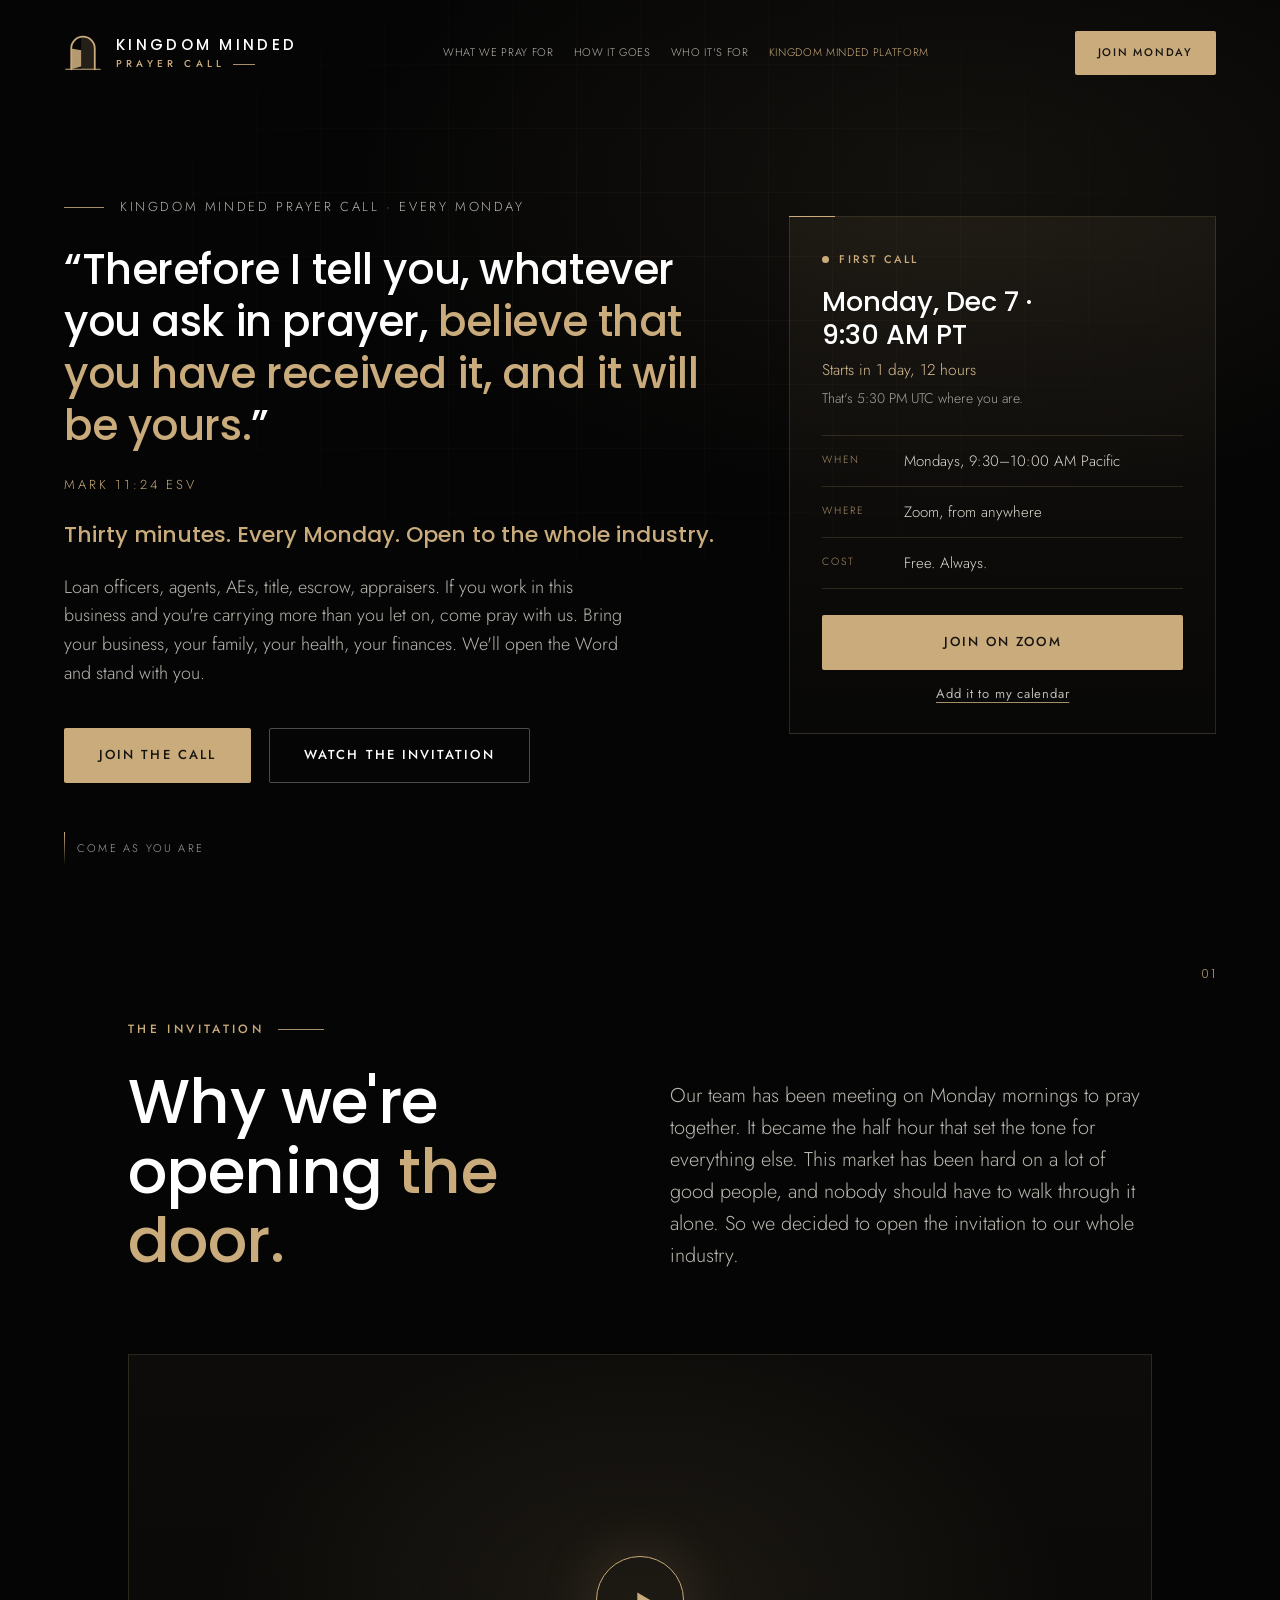
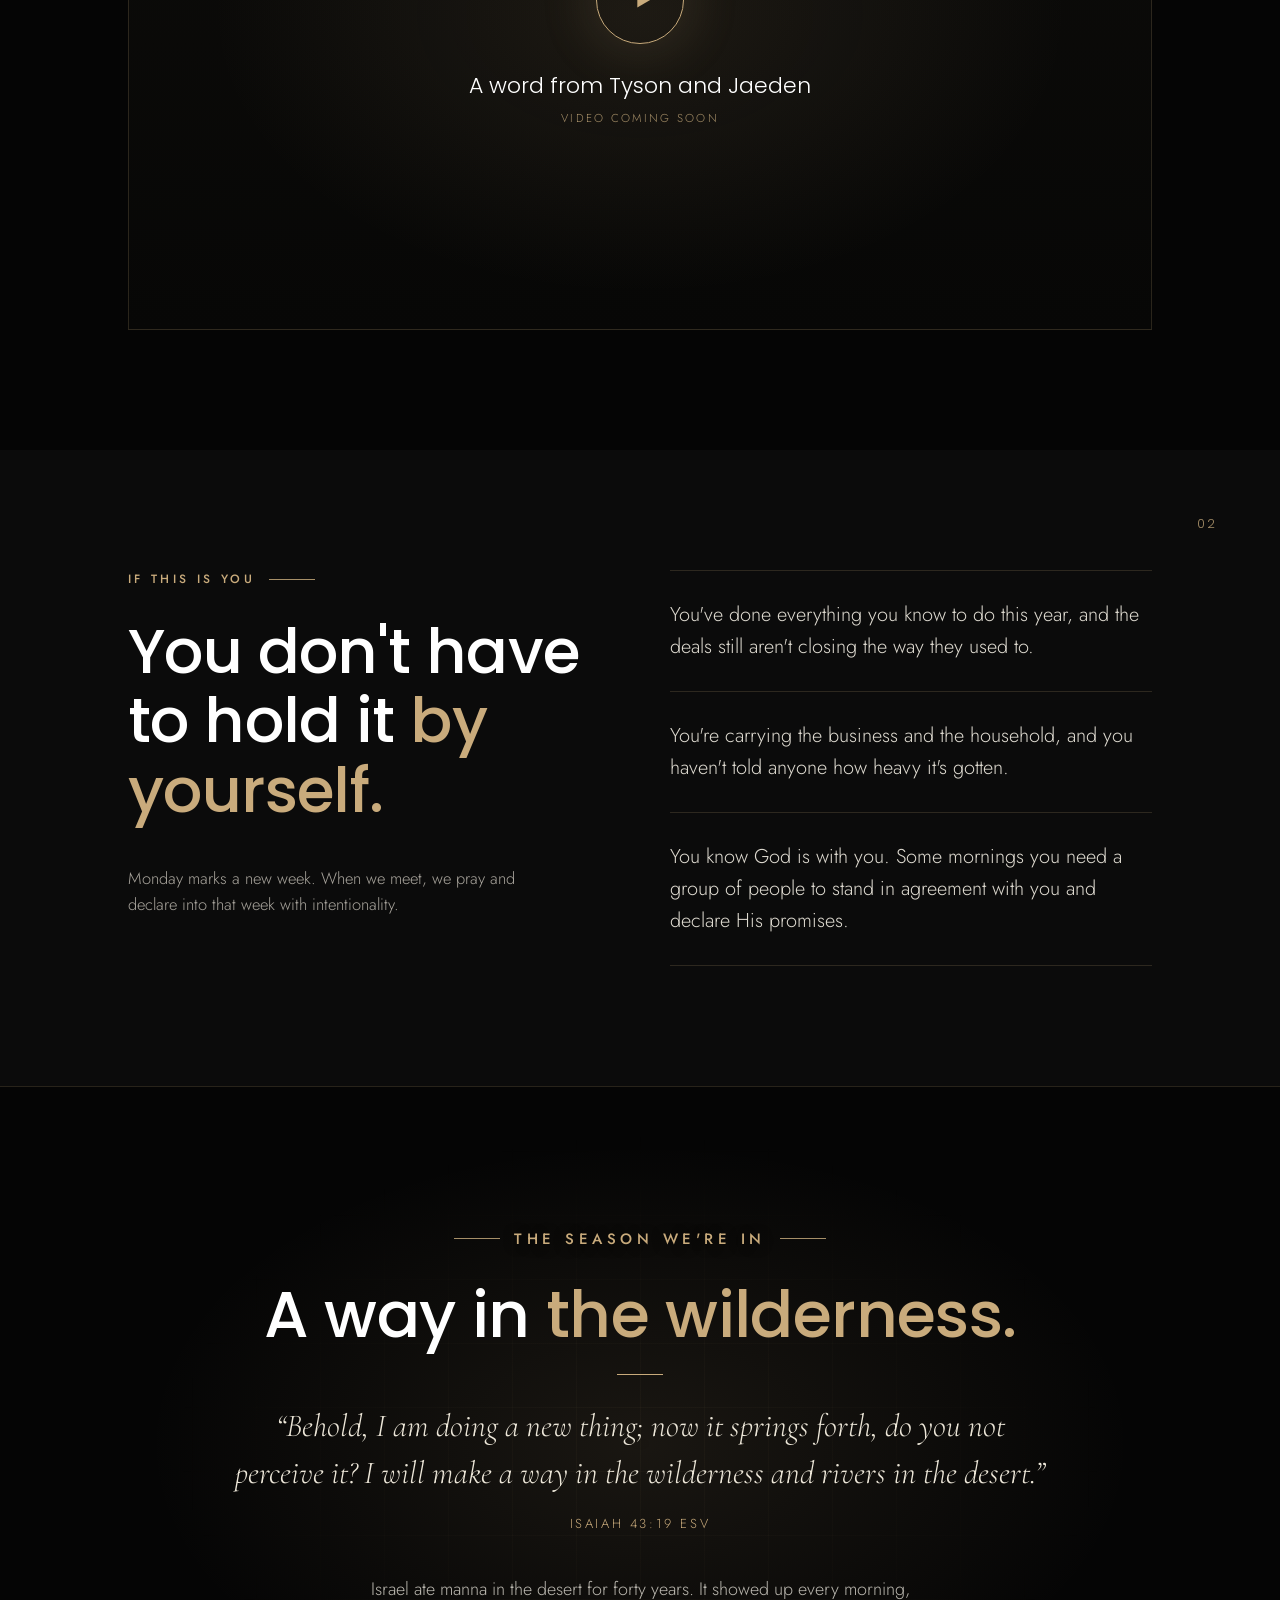
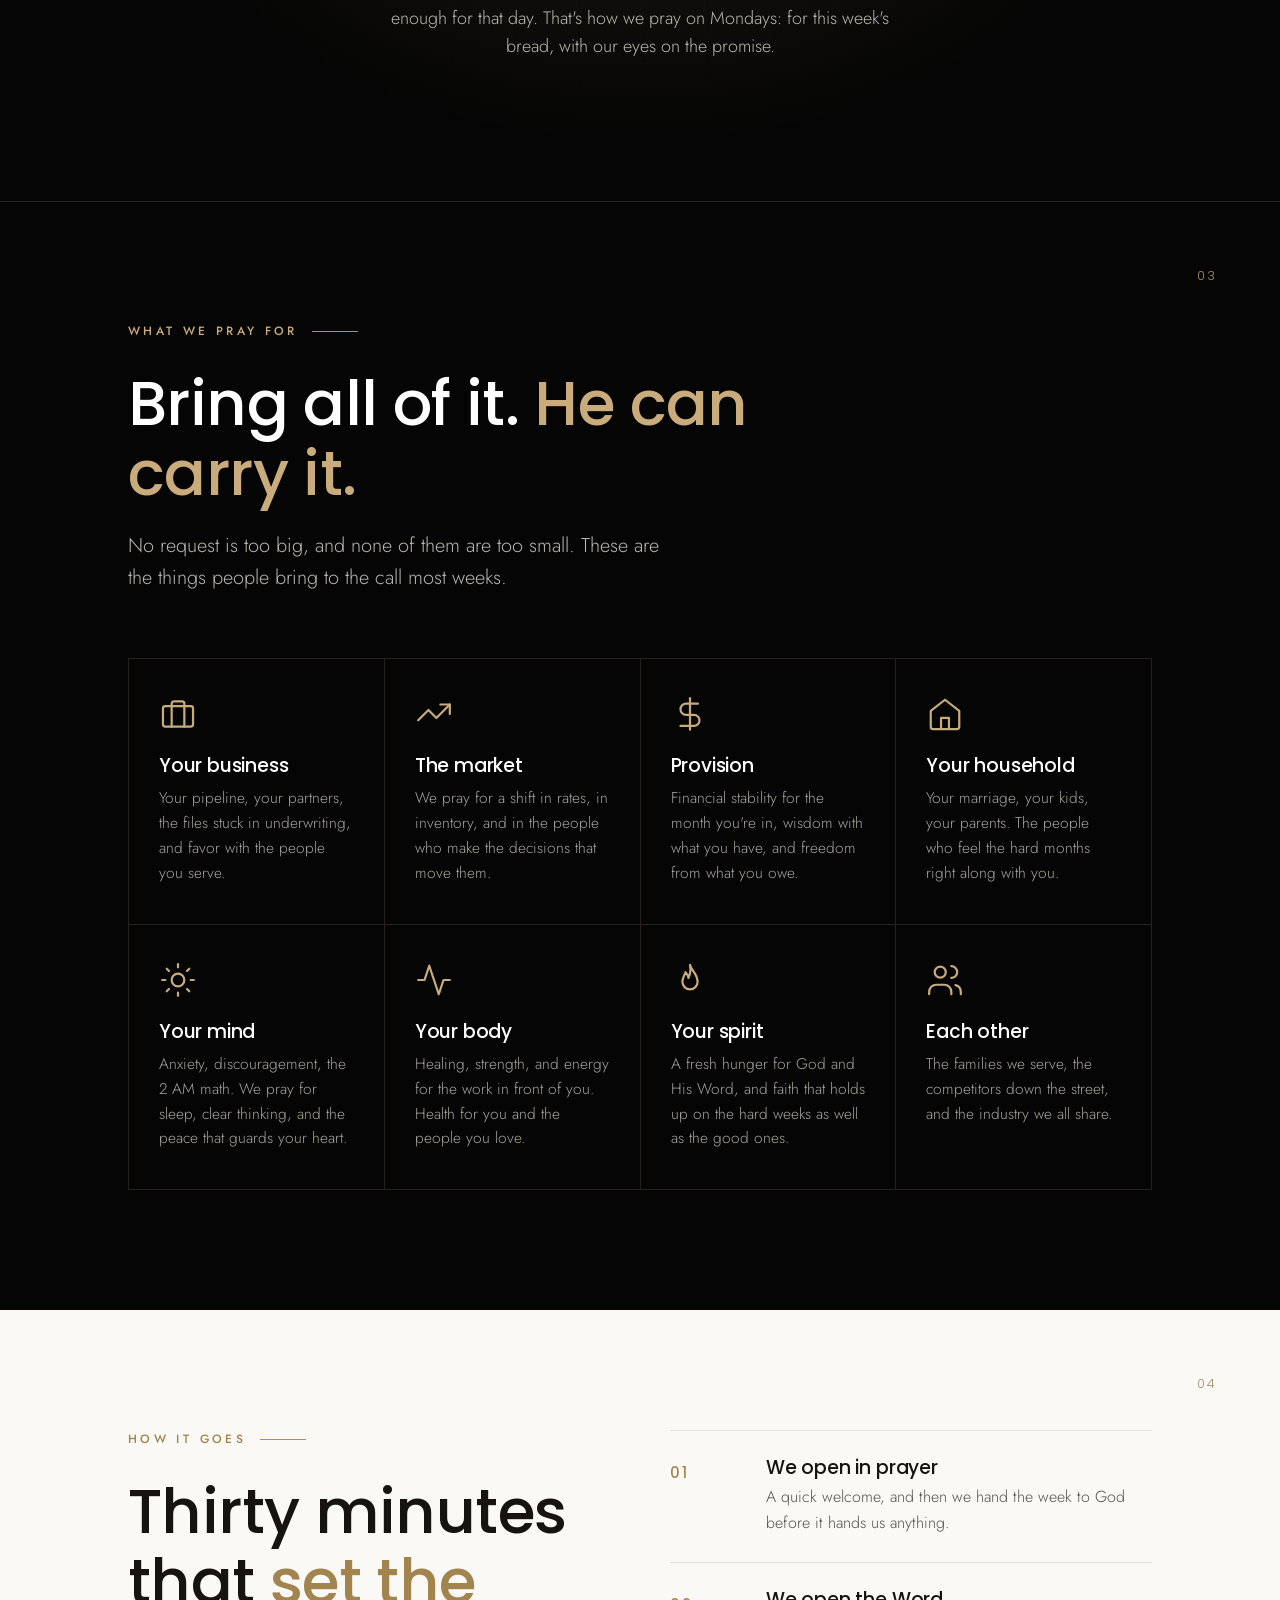
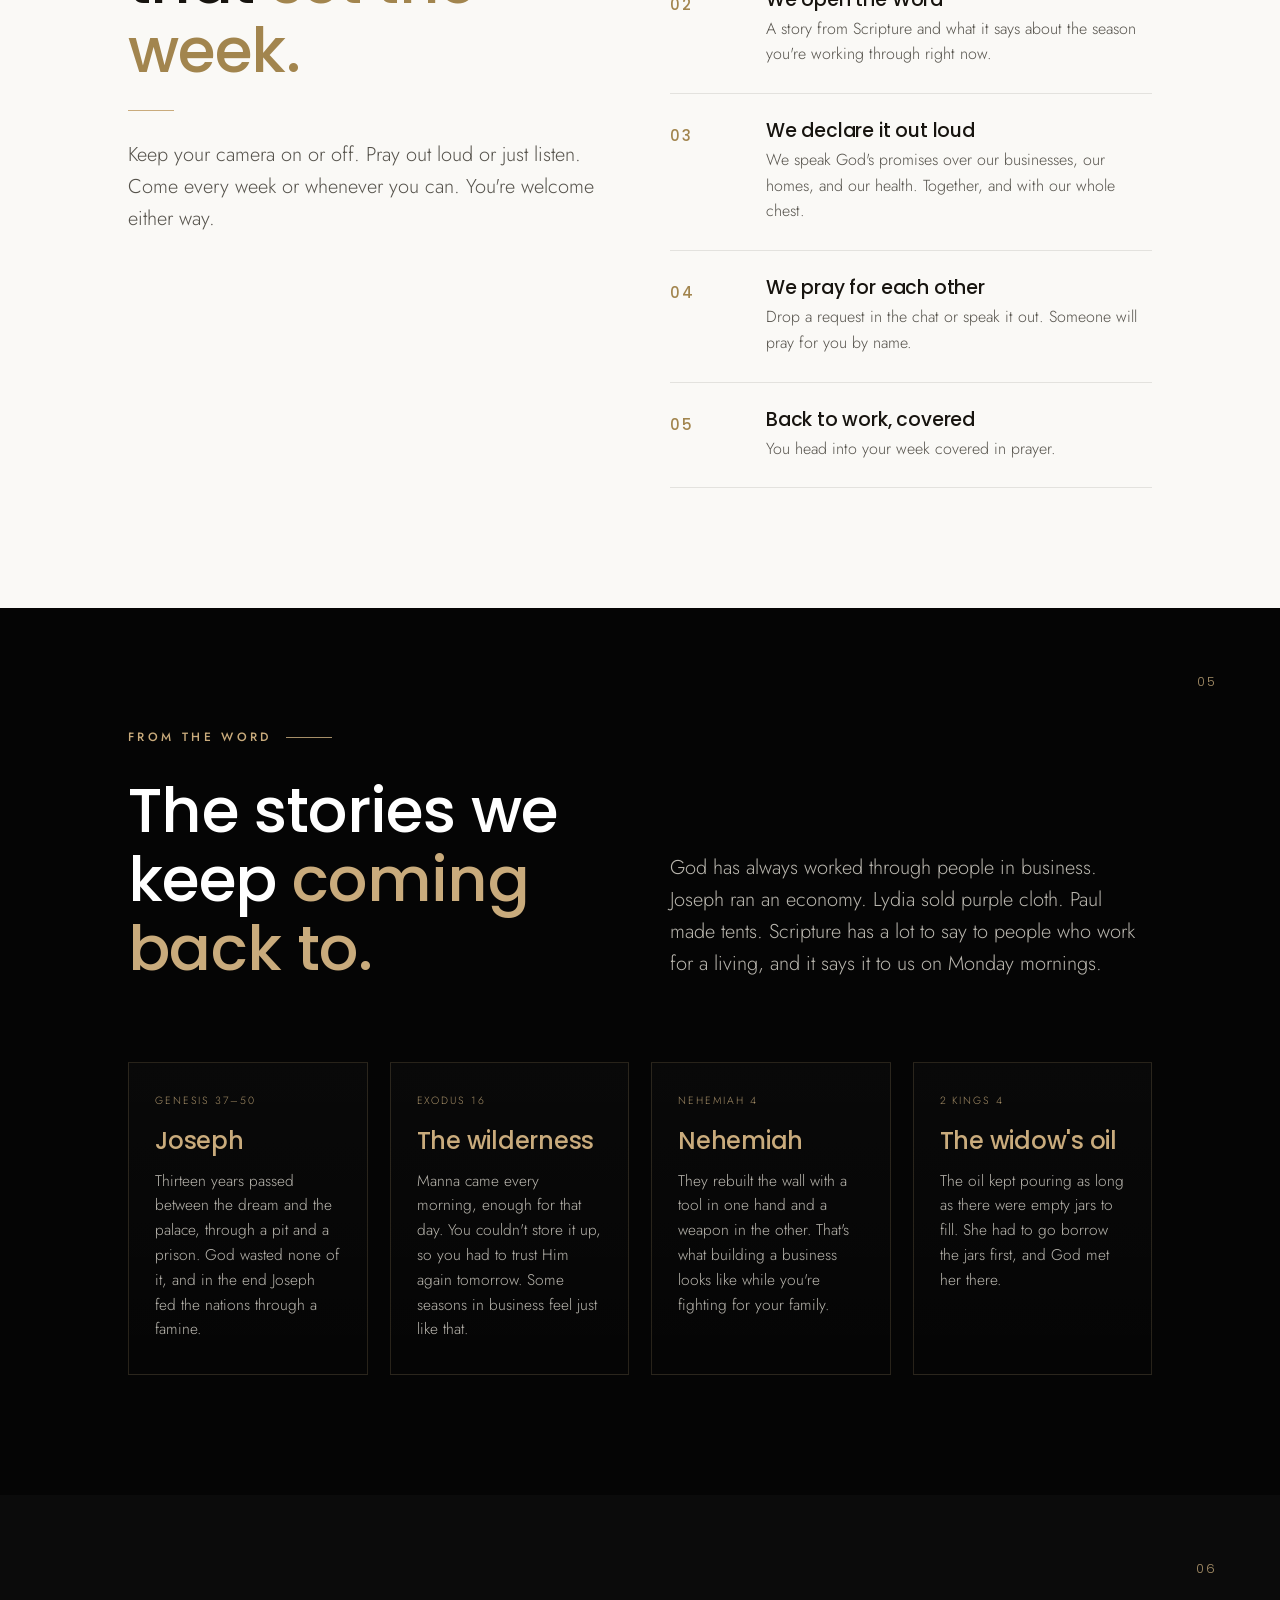
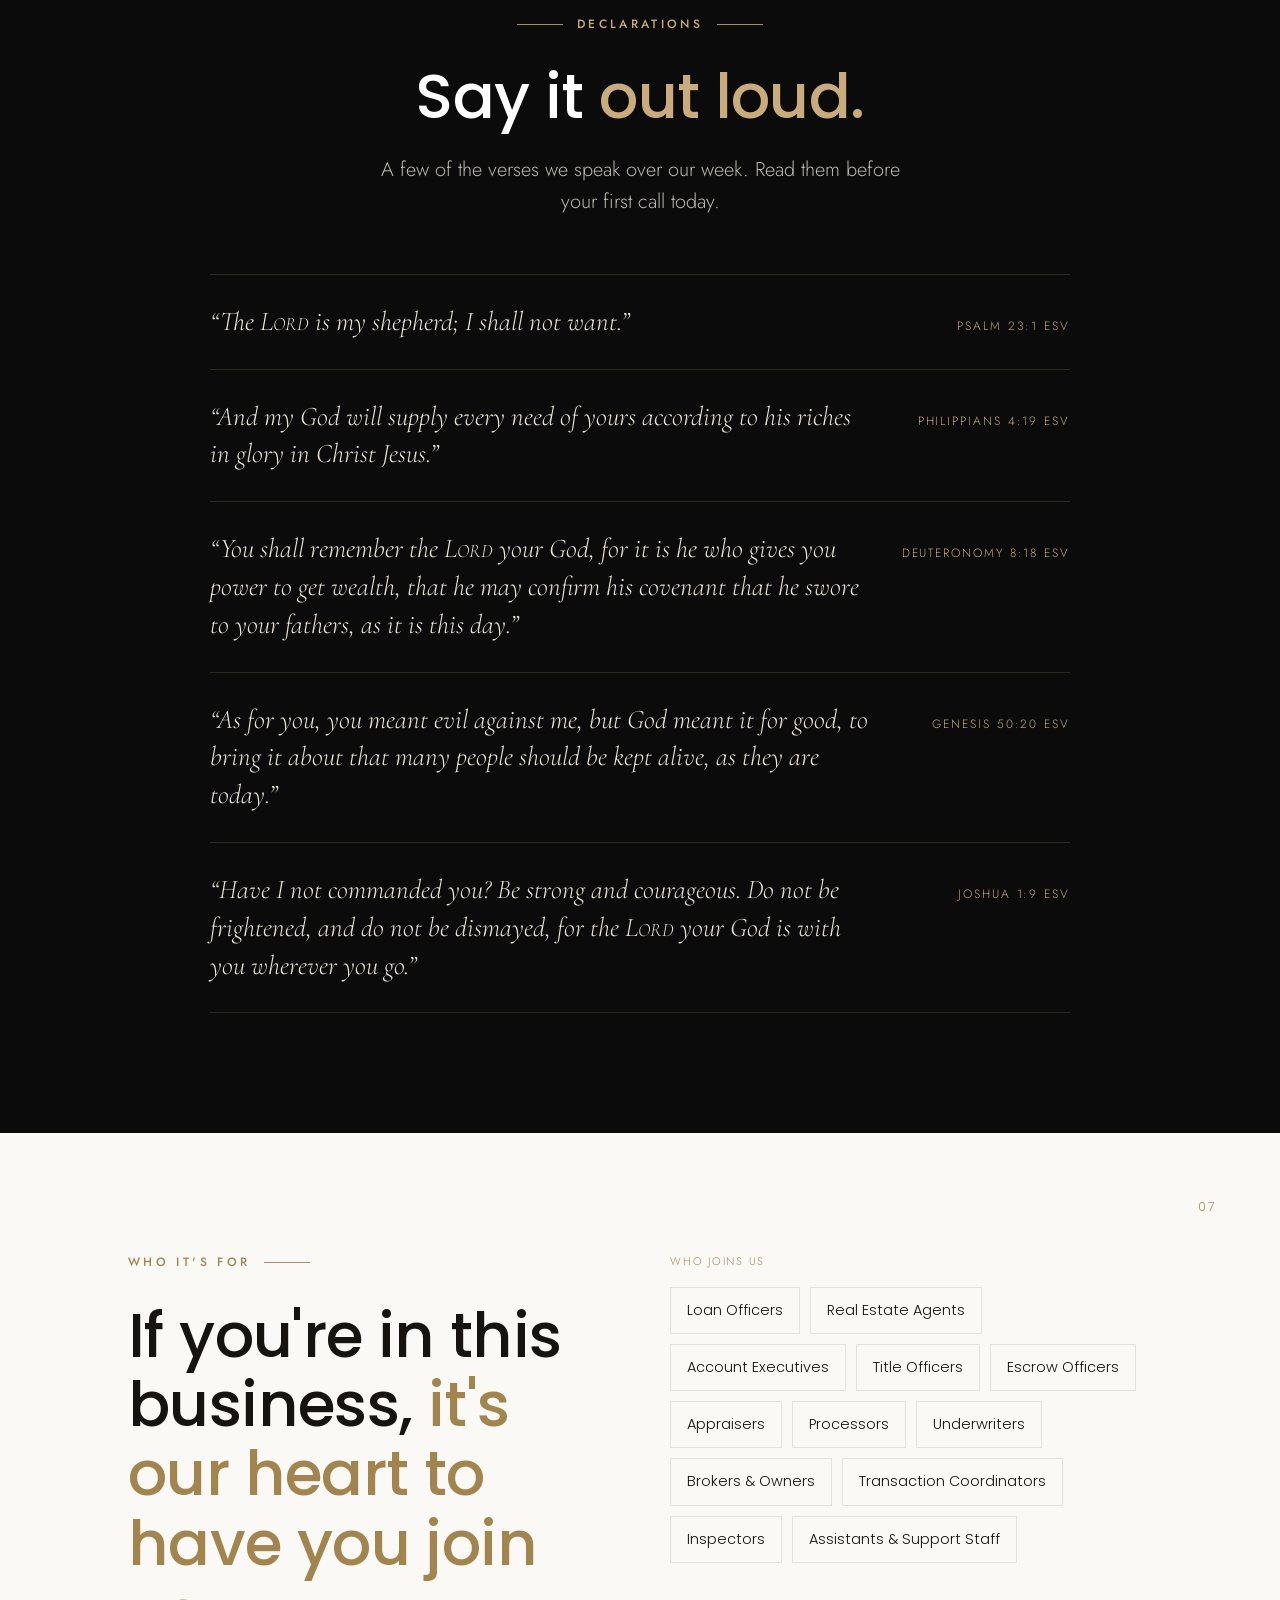
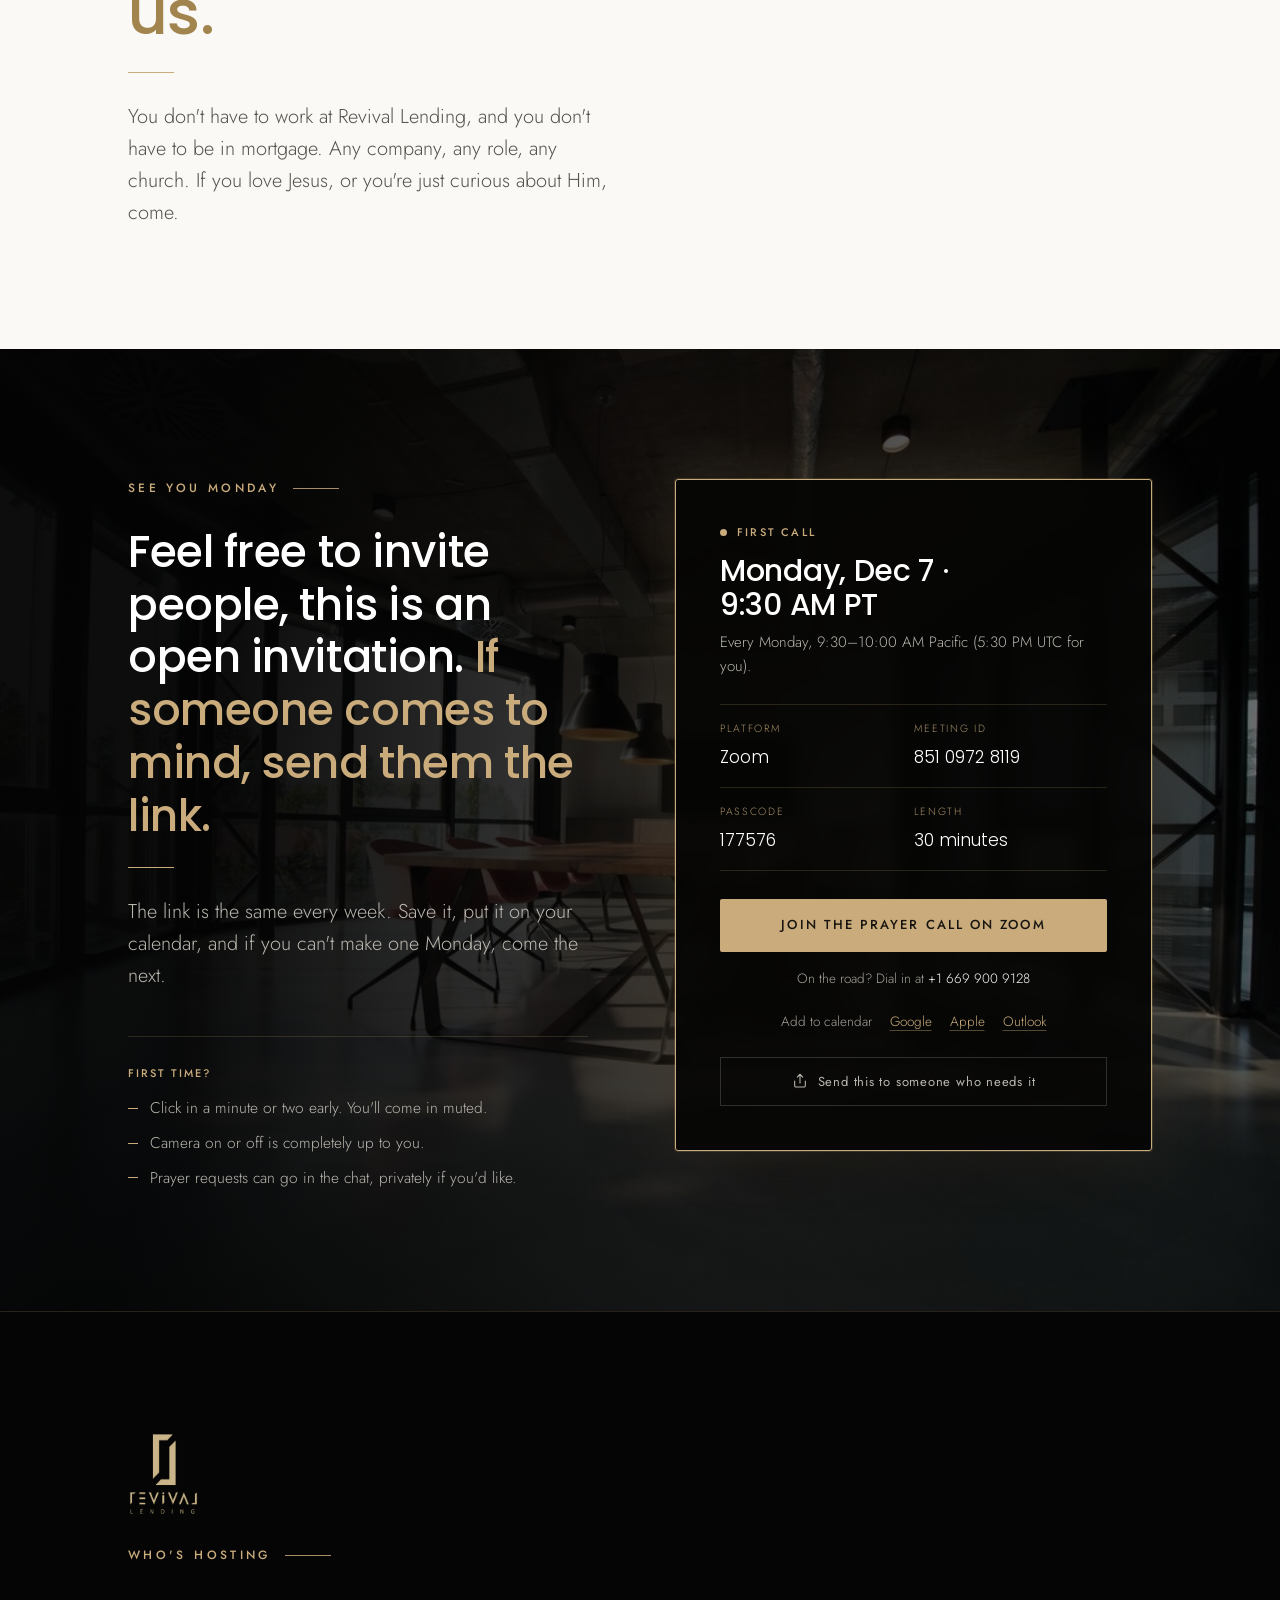
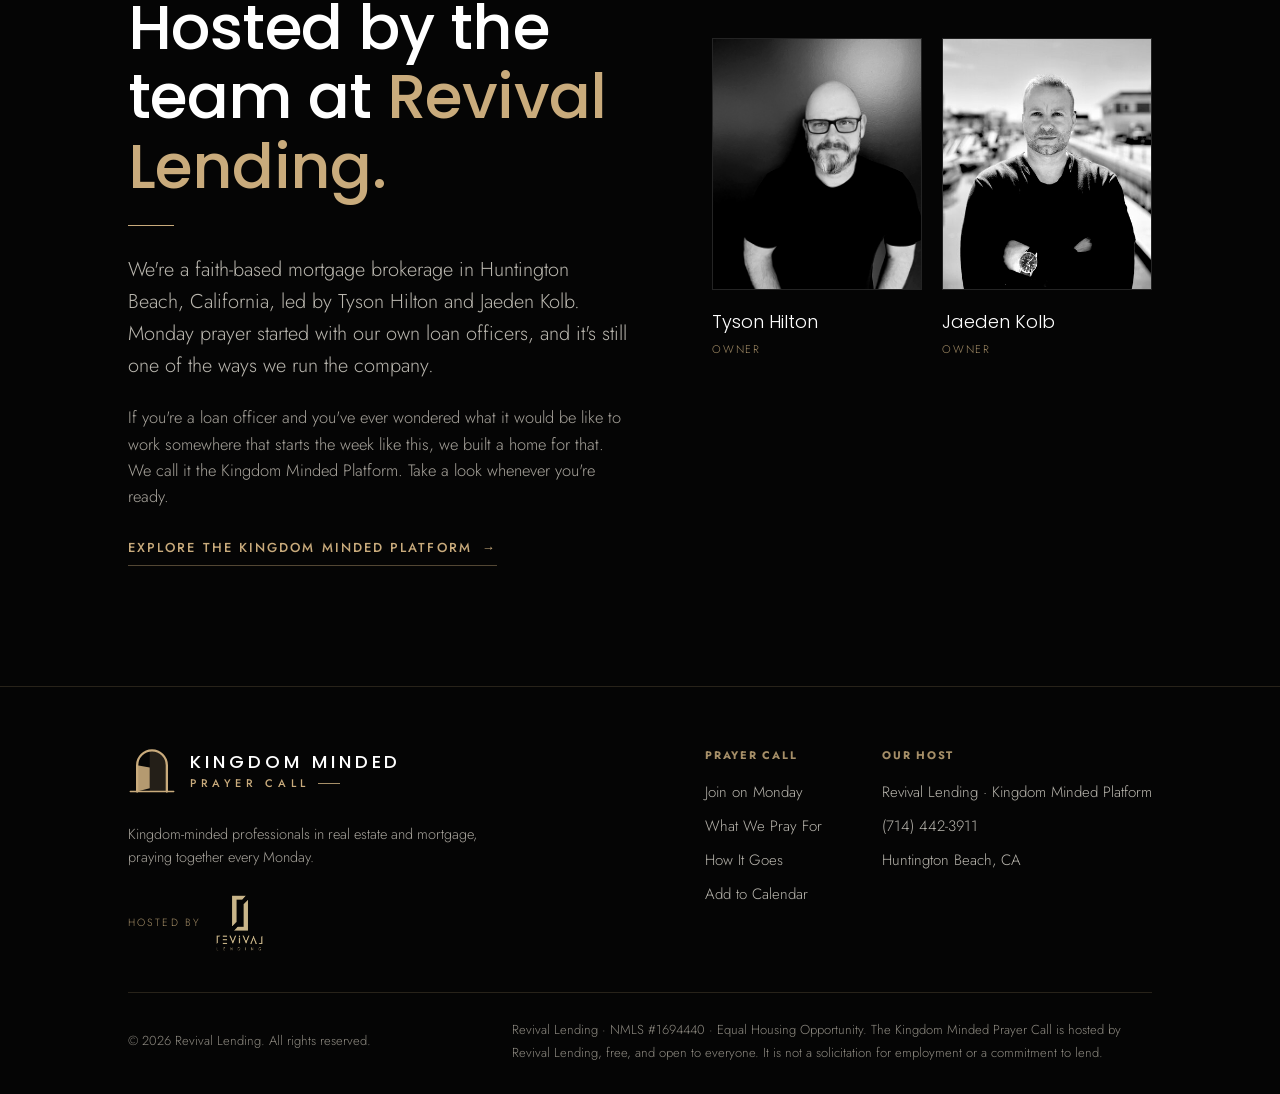
==== commit c789ab36: "Use the Open Door symbol for the Kingdom Minded Prayer Call Replaces the KM monogram in the menu and" ====
--- a/prayer/index.html
+++ b/prayer/index.html
@@ -41,7 +41,7 @@
 <!-- ============================ NAV ============================ -->
 <nav class="nav" id="nav">
   <a href="#top" class="nav-logo km-nav-logo" aria-label="Kingdom Minded Prayer Call">
-    <span class="km-mark"><svg class="km-icon" viewBox="12 20 76 60" fill="none" stroke-width="4.4" stroke-linecap="butt" stroke-linejoin="round" aria-hidden="true"><path d="M16 24V76M16 50L44 24V76ZM44 24L64 57L84 24V76"></path></svg><span class="km-words"><span class="km-name">Kingdom Minded</span><span class="km-sub">Prayer Call</span></span></span>
+    <span class="km-mark"><svg class="km-icon" viewBox="8 12 84 84" aria-hidden="true"><path d="M46 90V18.3A26 26 0 0 1 76 44V90Z" fill="currentColor" opacity=".16"></path><path d="M24 90V44A26 26 0 0 1 76 44V90" fill="none" stroke="currentColor" stroke-width="4" stroke-linecap="round" stroke-linejoin="round"></path><path d="M24 90L46 84V48L24 44Z" fill="currentColor" opacity=".9"></path><path d="M12 90H88" fill="none" stroke="currentColor" stroke-width="2.5" stroke-linecap="round"></path></svg><span class="km-words"><span class="km-name">Kingdom Minded</span><span class="km-sub">Prayer Call</span></span></span>
   </a>
   <div class="nav-links">
     <a href="#invitation">The Invitation</a>
@@ -459,7 +459,7 @@
   <div class="container">
     <div class="footer-top">
       <div class="footer-brand">
-        <span class="km-mark km-mark-lg"><svg class="km-icon" viewBox="12 20 76 60" fill="none" stroke-width="4.4" stroke-linecap="butt" stroke-linejoin="round" aria-hidden="true"><path d="M16 24V76M16 50L44 24V76ZM44 24L64 57L84 24V76"></path></svg><span class="km-words"><span class="km-name">Kingdom Minded</span><span class="km-sub">Prayer Call</span></span></span>
+        <span class="km-mark km-mark-lg"><svg class="km-icon" viewBox="8 12 84 84" aria-hidden="true"><path d="M46 90V18.3A26 26 0 0 1 76 44V90Z" fill="currentColor" opacity=".16"></path><path d="M24 90V44A26 26 0 0 1 76 44V90" fill="none" stroke="currentColor" stroke-width="4" stroke-linecap="round" stroke-linejoin="round"></path><path d="M24 90L46 84V48L24 44Z" fill="currentColor" opacity=".9"></path><path d="M12 90H88" fill="none" stroke="currentColor" stroke-width="2.5" stroke-linecap="round"></path></svg><span class="km-words"><span class="km-name">Kingdom Minded</span><span class="km-sub">Prayer Call</span></span></span>
         <p class="footer-tag">Kingdom-minded professionals in real estate and mortgage, praying together every Monday.</p>
         <div class="footer-host">
           <span>Hosted by</span>
--- a/assets/css/prayer.css
+++ b/assets/css/prayer.css
@@ -447,10 +447,10 @@
 }
 @media (max-width: 480px) { .prayer-page .nav-right { display: none; } }
 
-/* KM monogram (concept A1), sized to the full height of the two-line wordmark */
-.km-icon { width: 44px; height: 35px; stroke: var(--gold); flex-shrink: 0; }
-.km-mark-lg .km-icon { width: 54px; height: 43px; }
-@media (max-width: 880px) { .km-icon { width: 36px; height: 29px; } }
+/* Open Door symbol, sized to the full height of the two-line wordmark */
+.km-icon { width: 38px; height: 38px; color: var(--gold); flex-shrink: 0; }
+.km-mark-lg .km-icon { width: 48px; height: 48px; }
+@media (max-width: 880px) { .km-icon { width: 32px; height: 32px; } }
 
 /* ---------- Add-to-calendar menu ---------- */
 .cal-pop { position: relative; margin-top: 14px; }
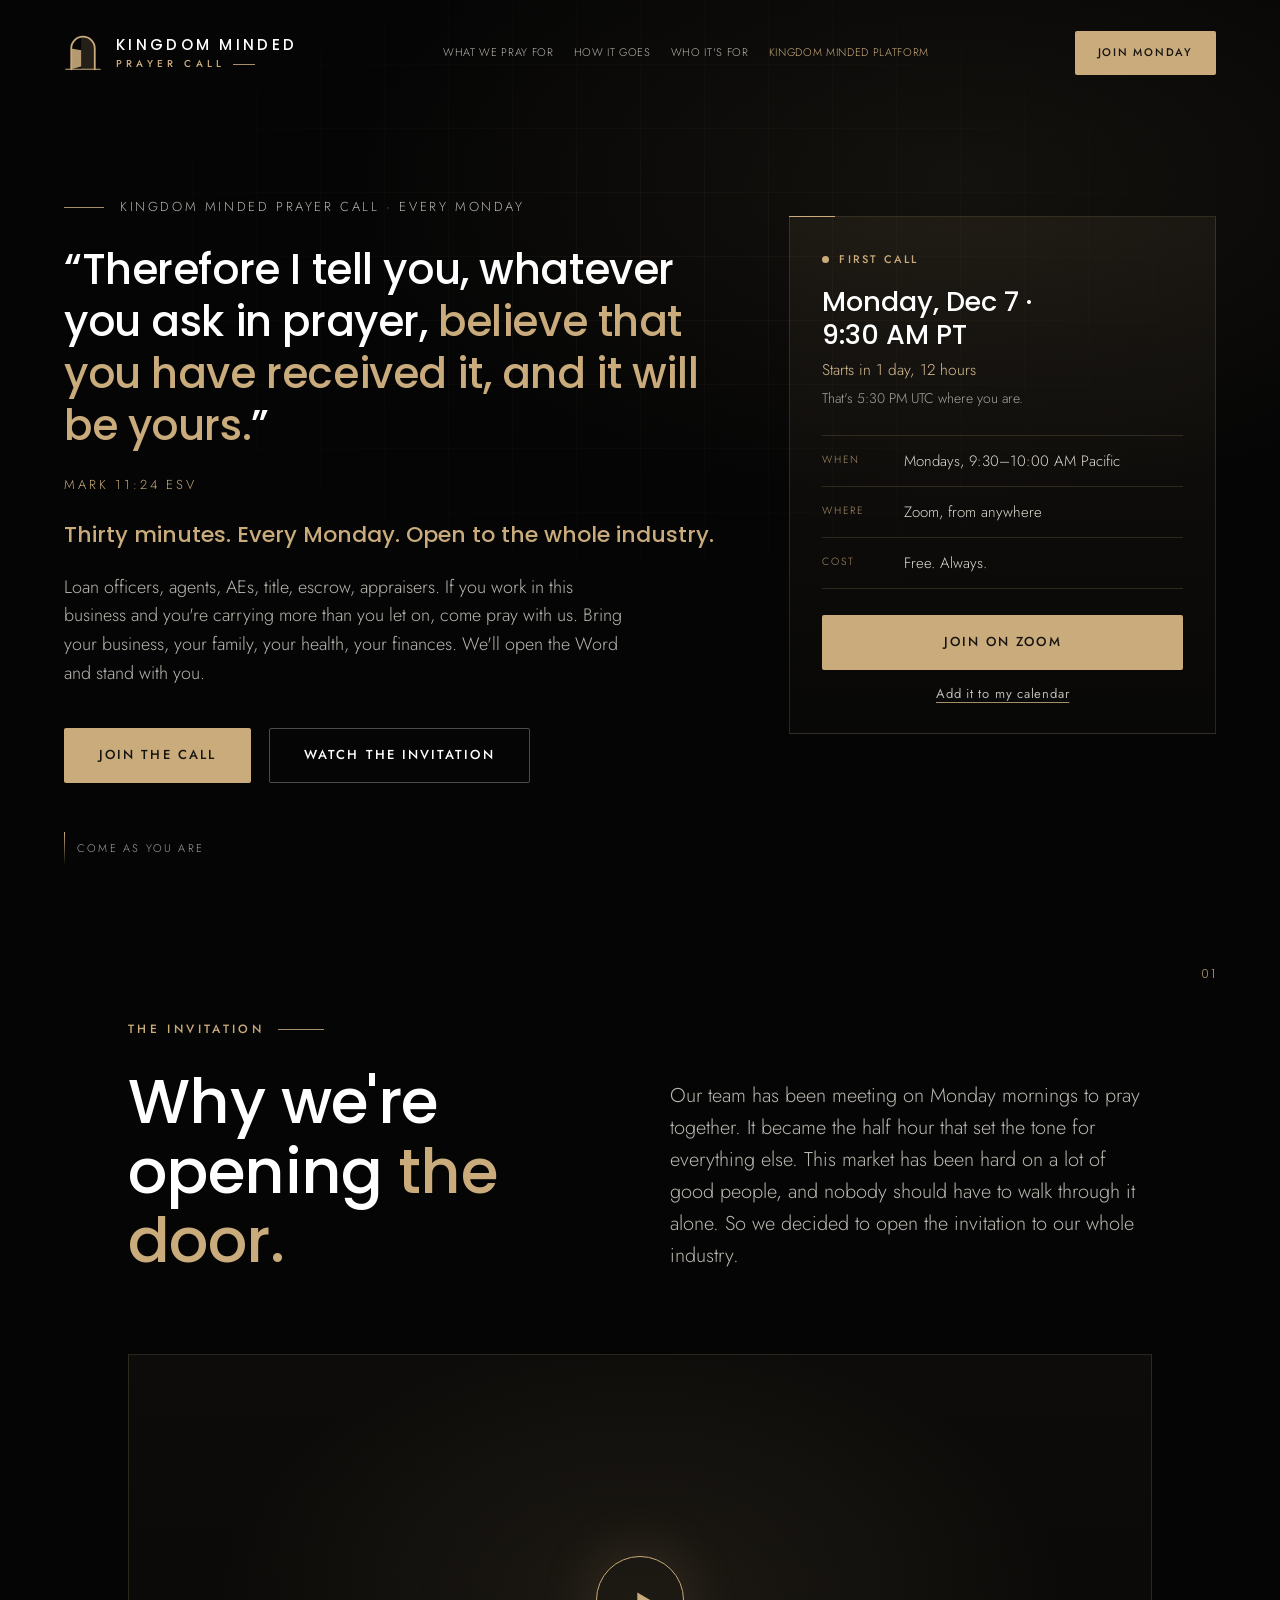
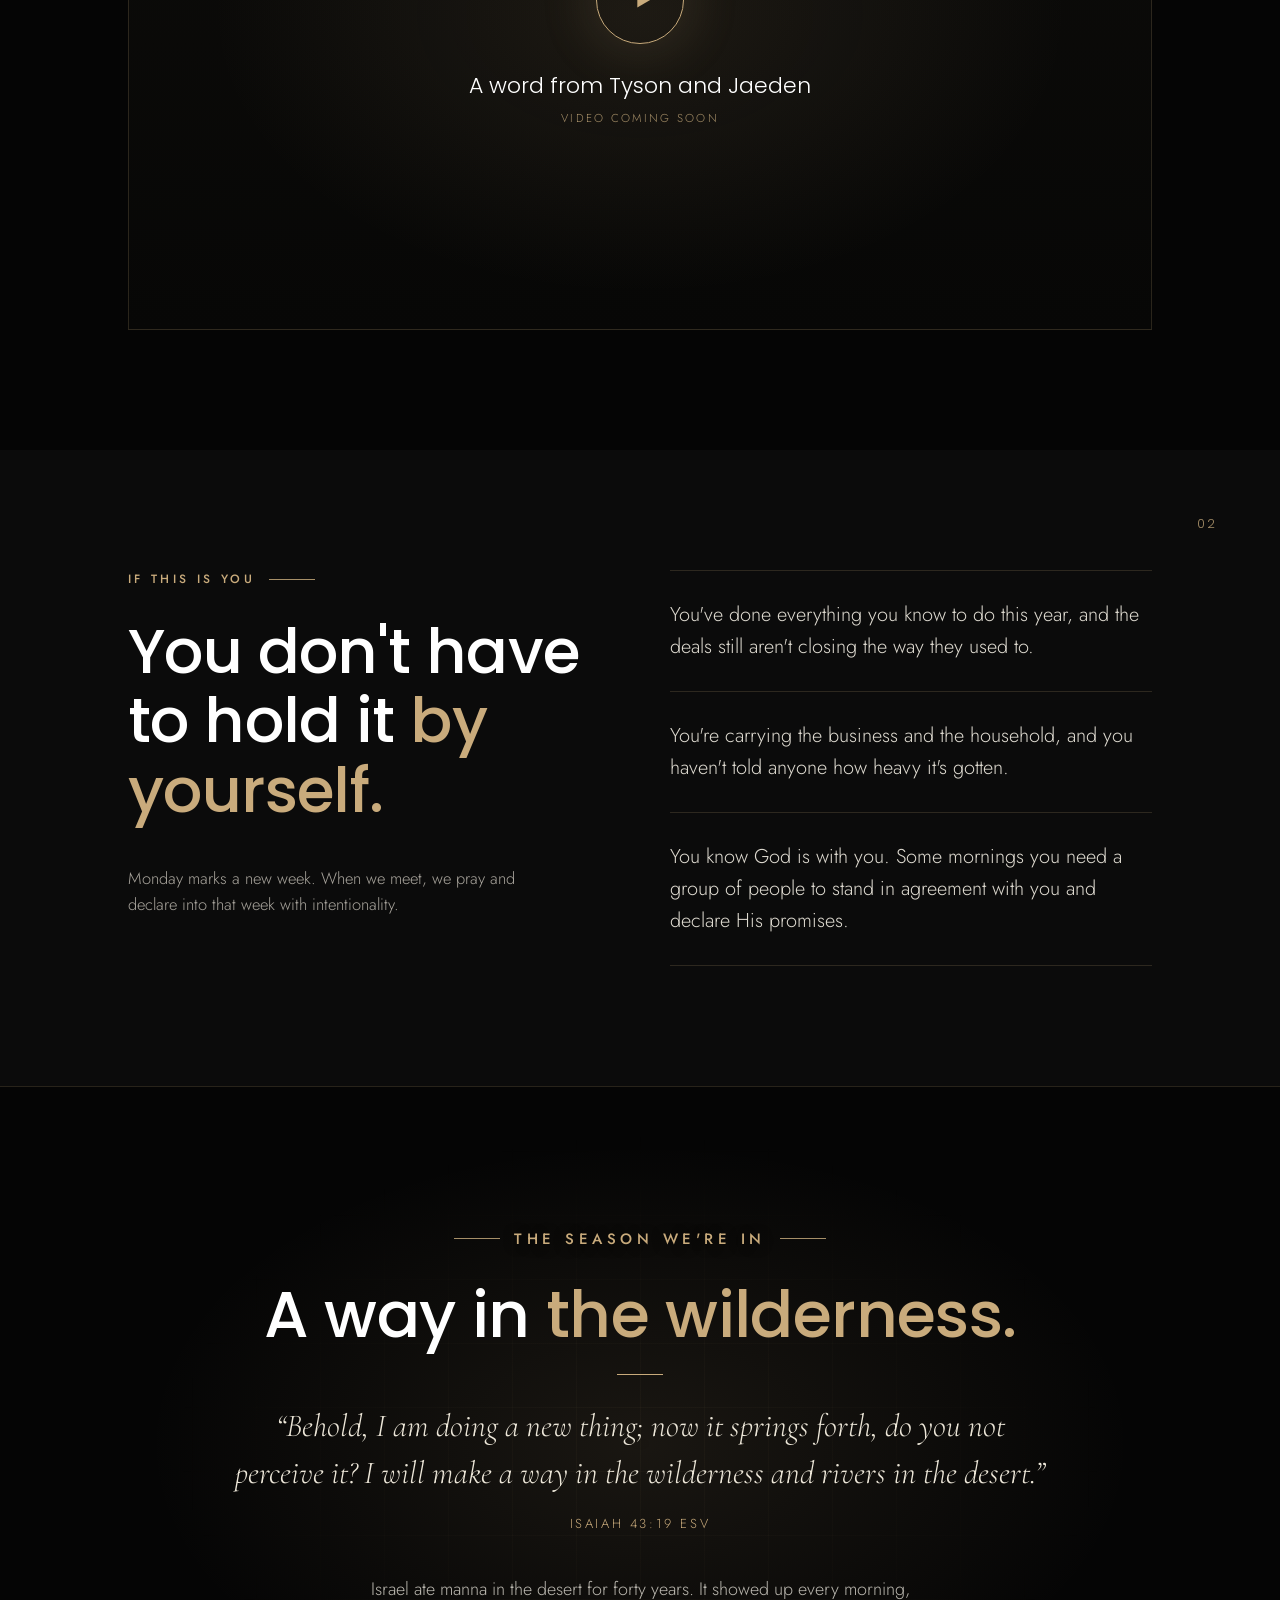
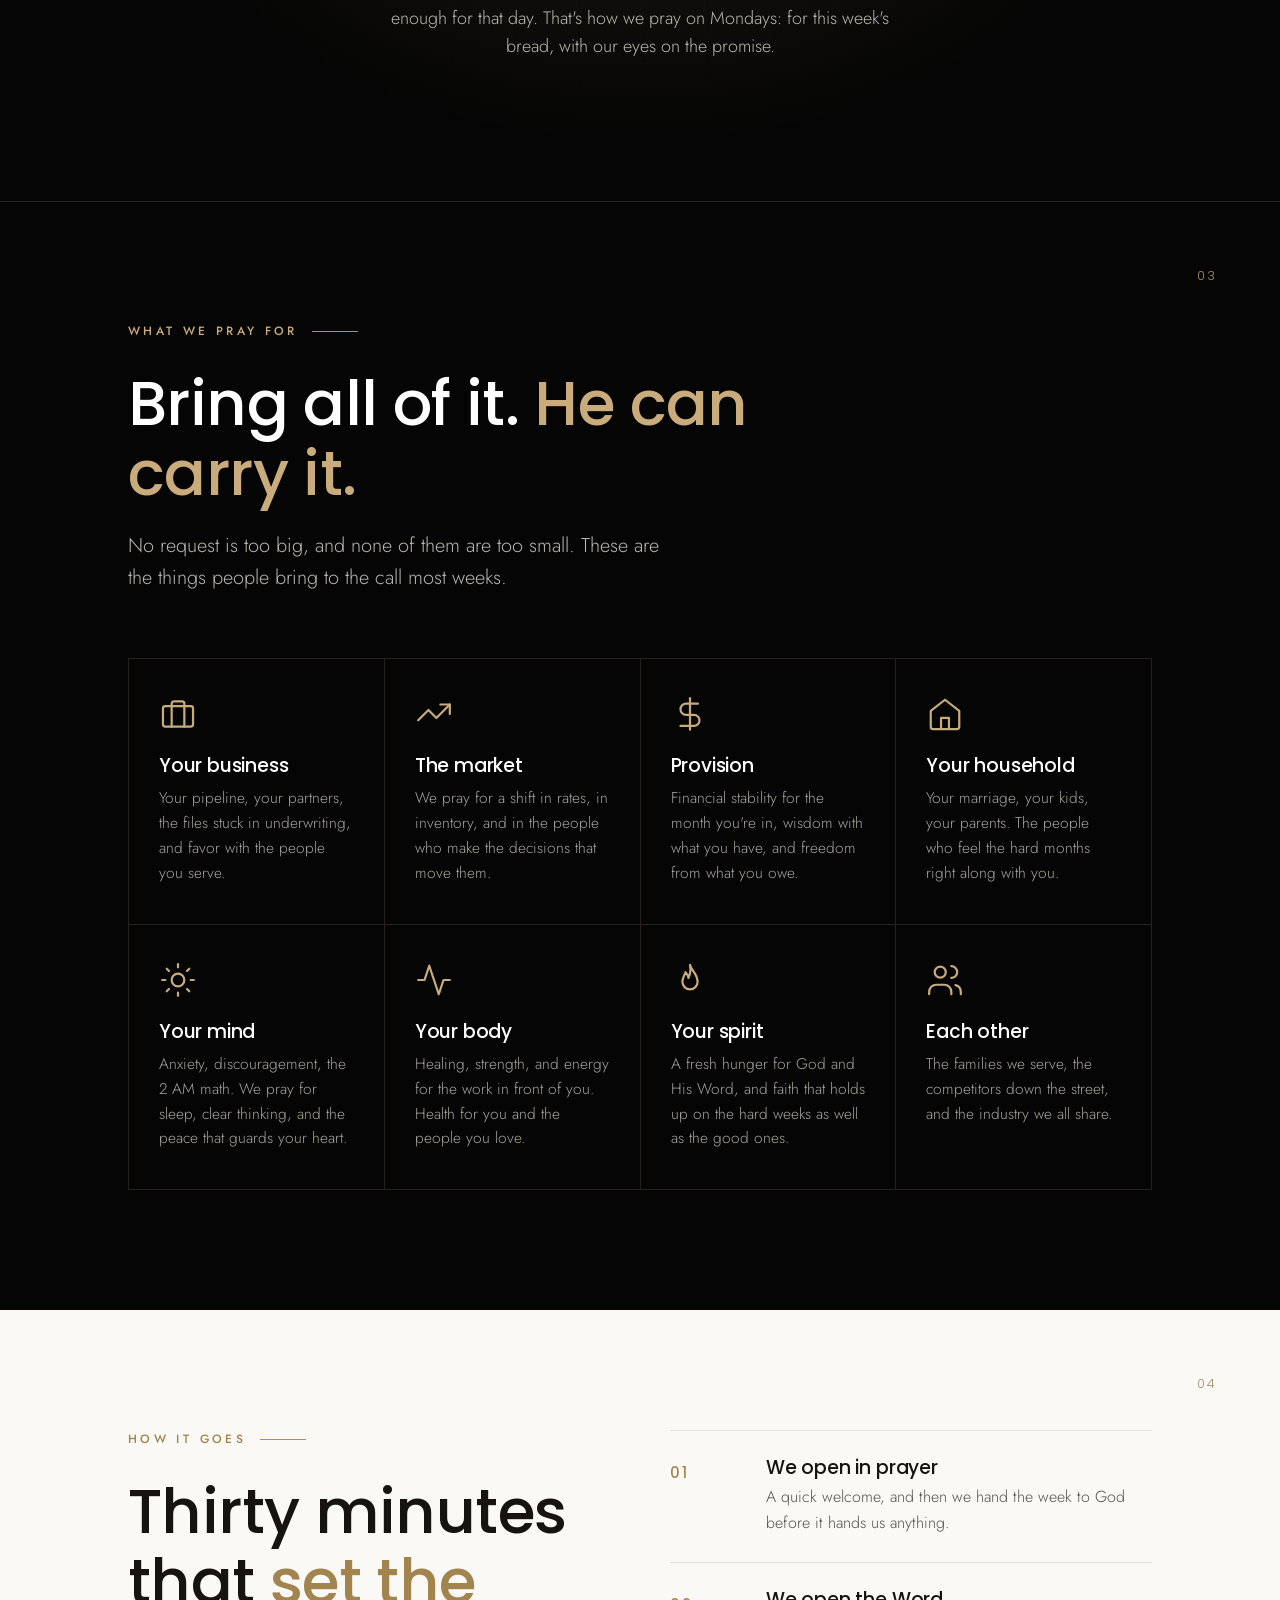
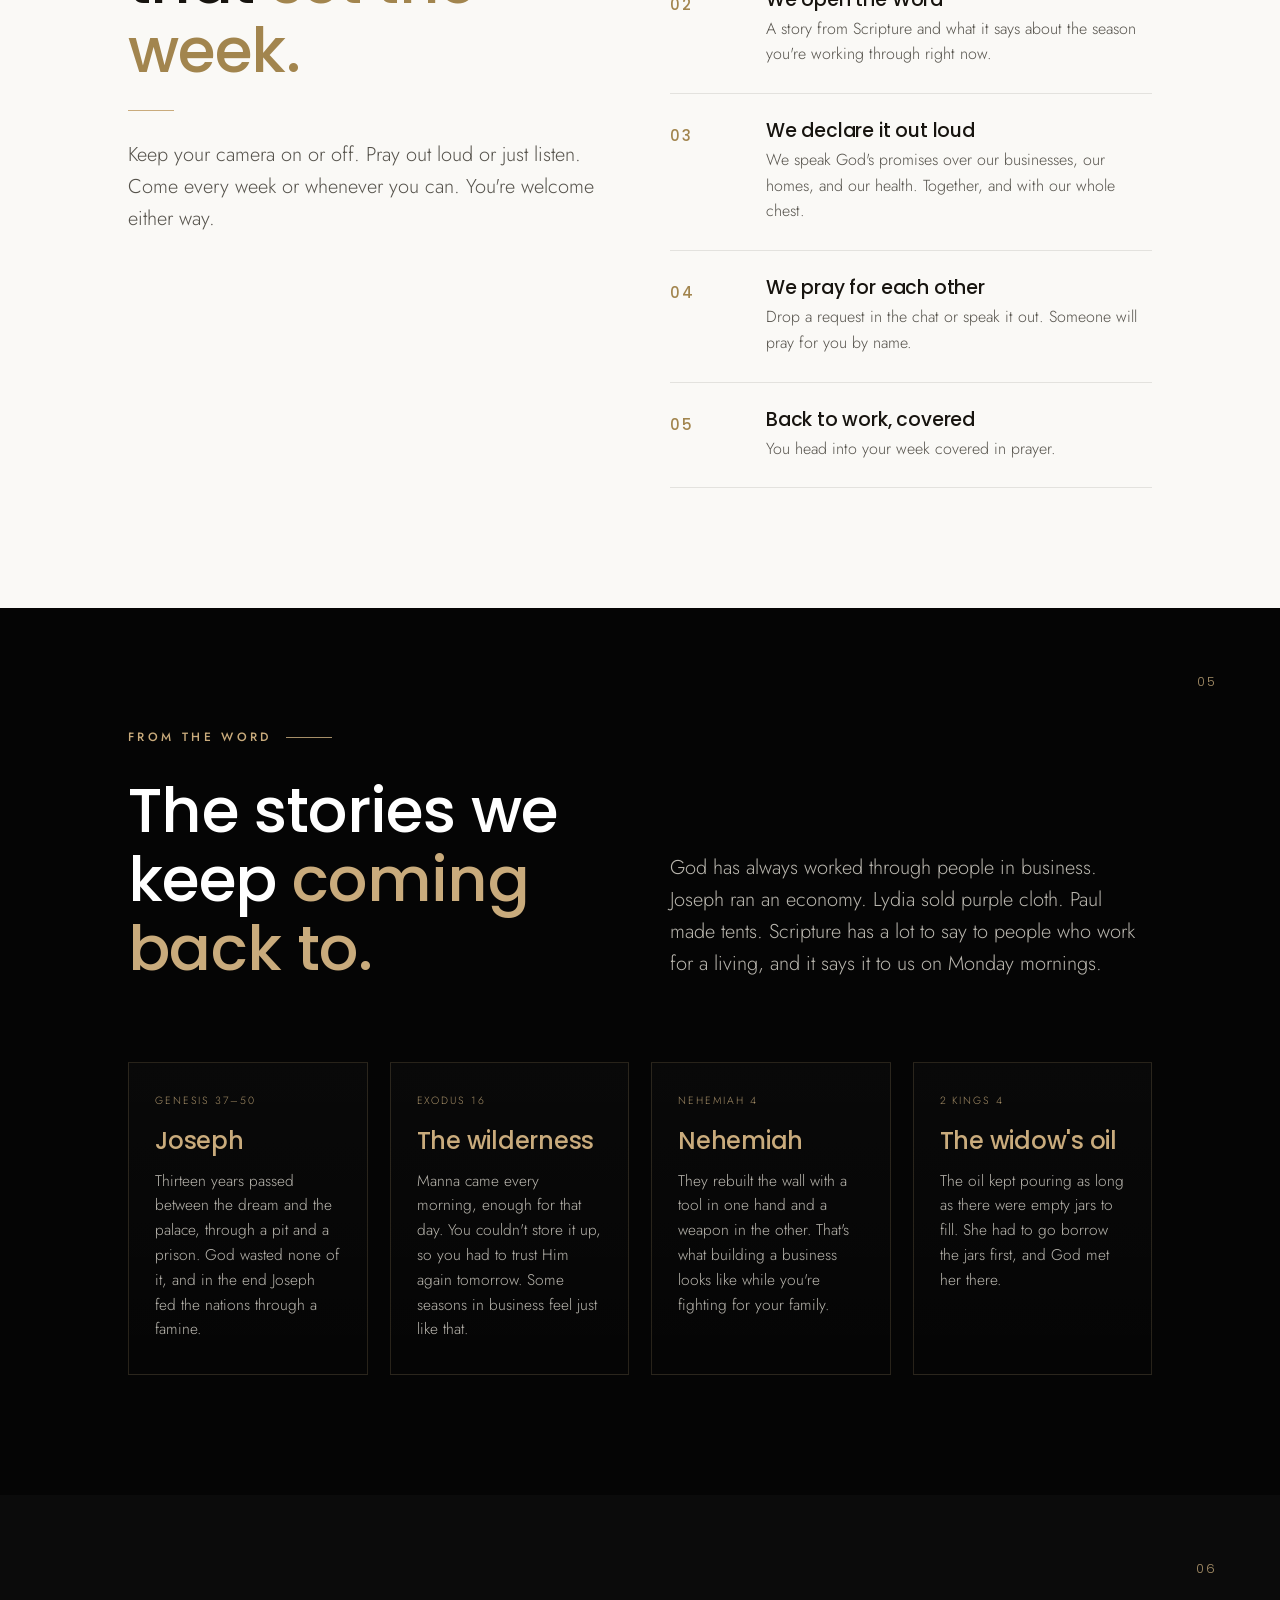
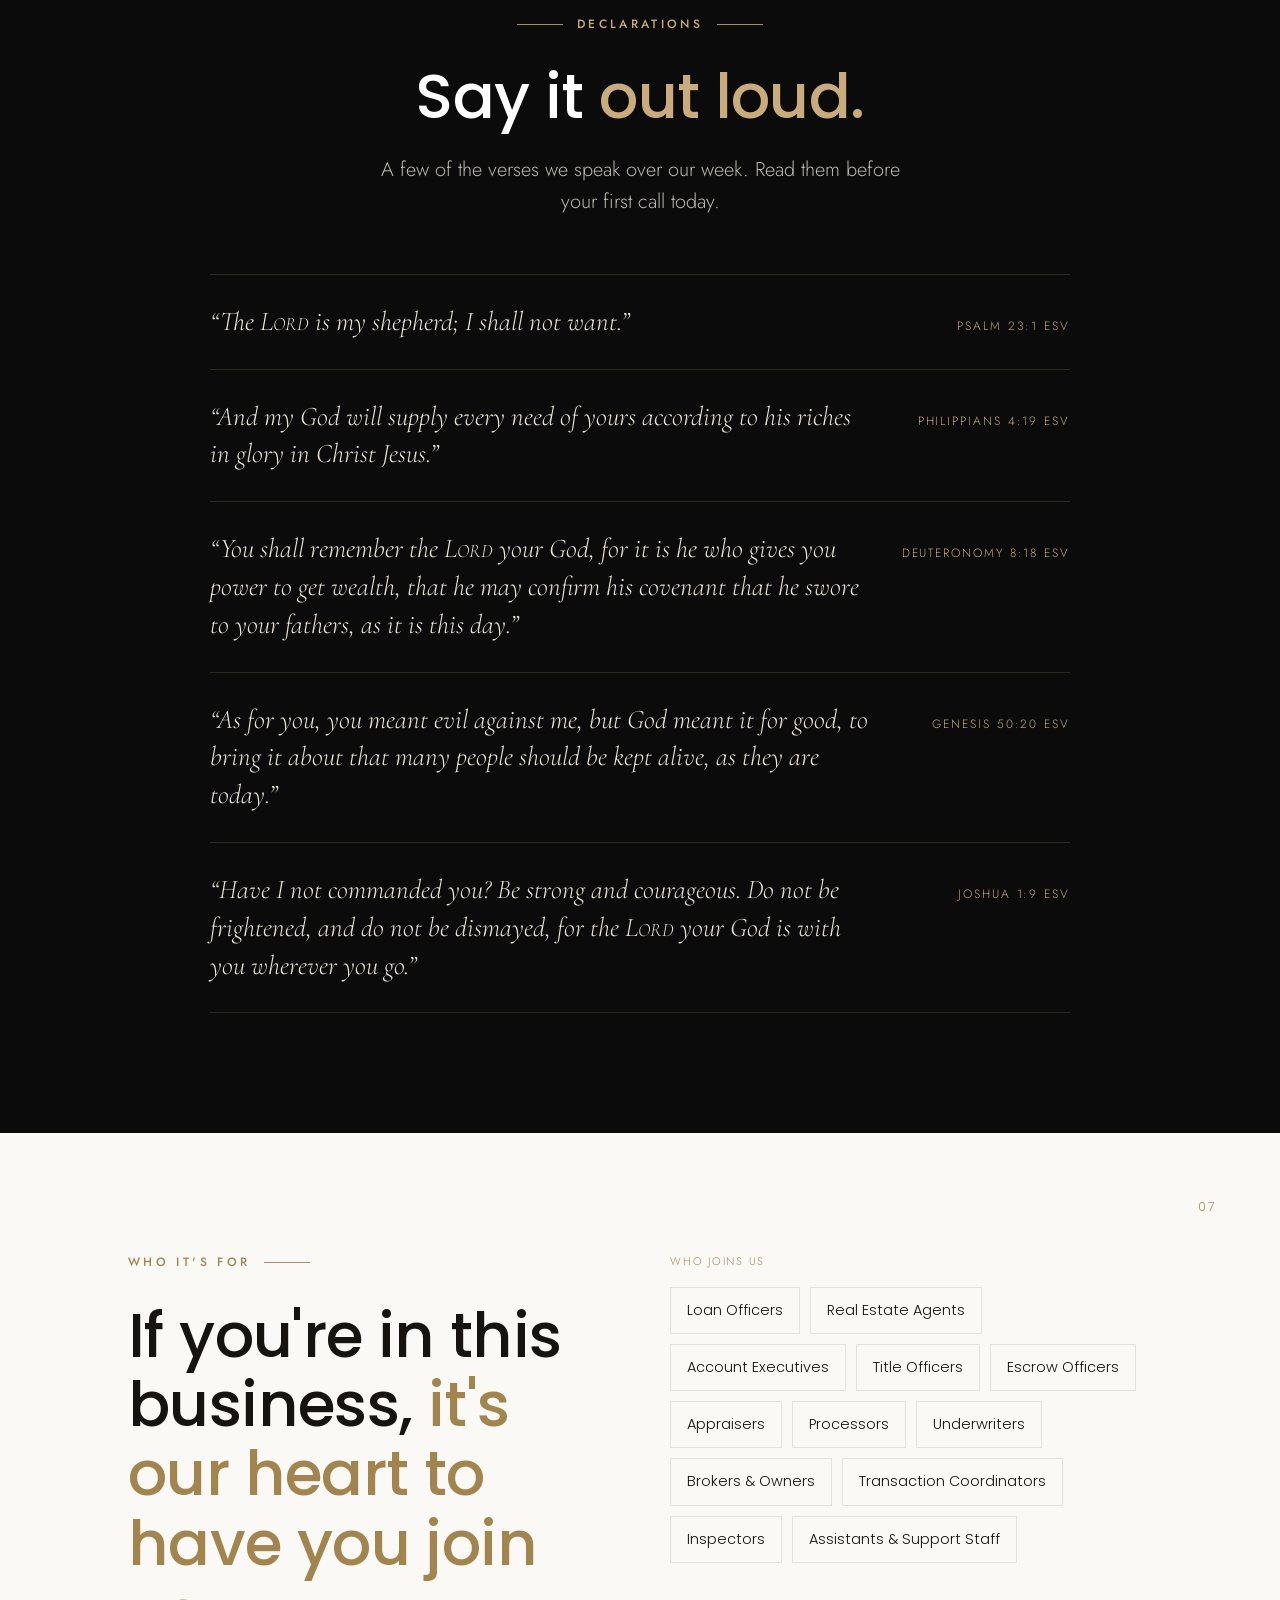
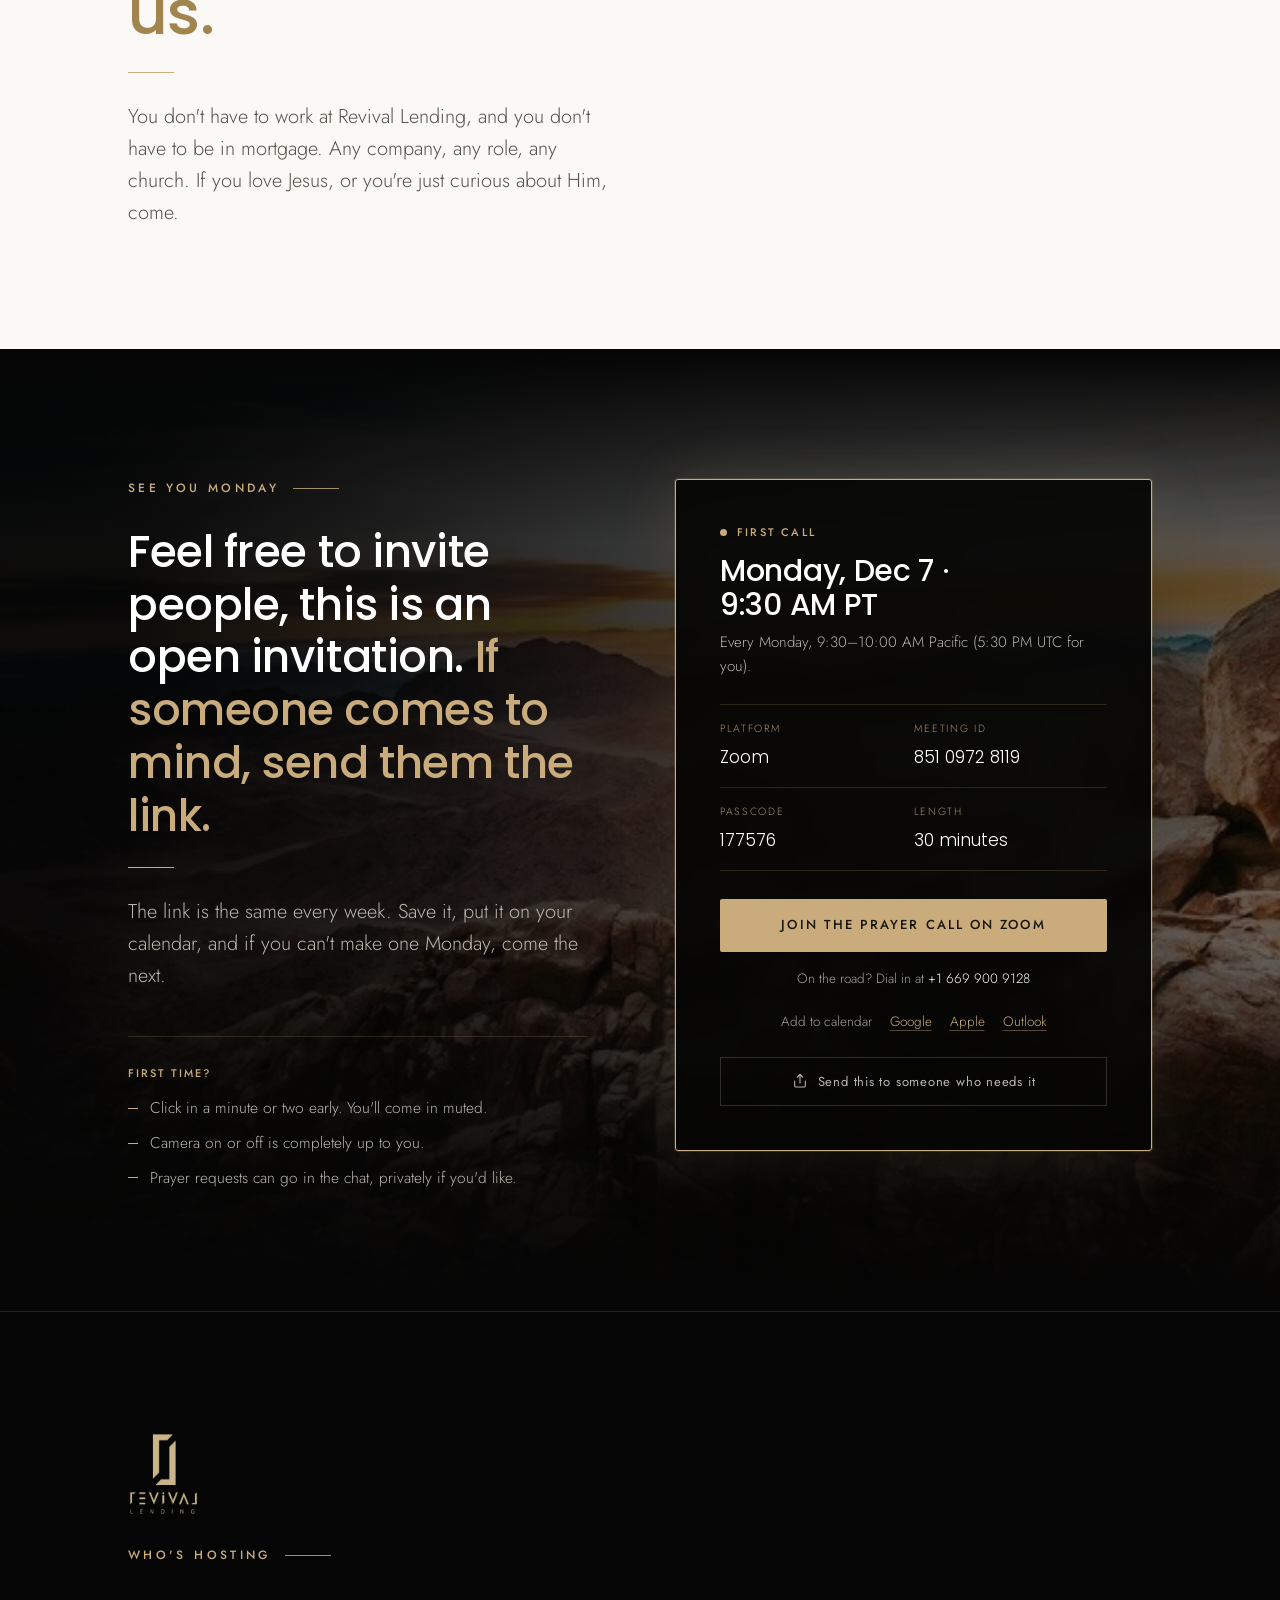
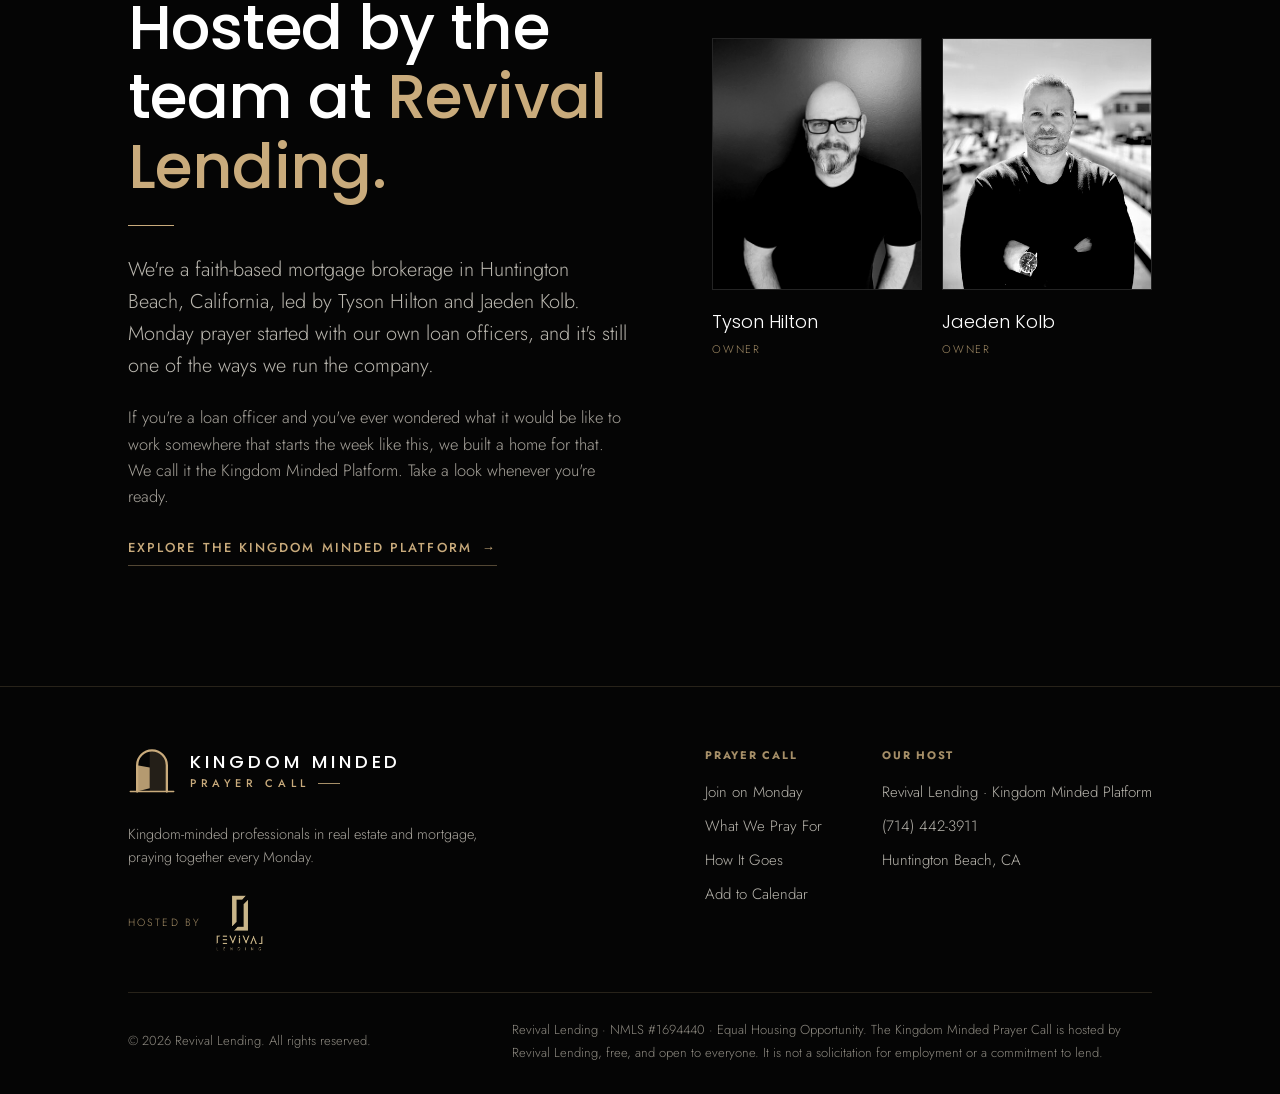
==== commit 4087f7e2: "Use mountain sunrise photo behind the See You Monday section Replaces the office photo, with top/bot" ====
--- a/prayer/index.html
+++ b/prayer/index.html
@@ -10,18 +10,15 @@
 <link rel="apple-touch-icon" href="../assets/img/km-apple-touch-icon.png">
 <link rel="stylesheet" href="../assets/css/style.css">
 <link rel="stylesheet" href="../assets/css/prayer.css">
-<!-- Design previews: add ?theme=mixed or ?theme=light to the URL to try the alternate looks.
-     Normal visitors (no ?theme) always get the standard design. -->
+<link rel="canonical" href="https://kingdommindedrl.netlify.app/prayer/">
+<!-- Always open at the top: drop any #section left in a shared or refreshed link,
+     and don't let the browser restore an old scroll position. -->
 <script>
 (function () {
-  var t = new URLSearchParams(location.search).get('theme');
-  if (t === 'mixed' || t === 'light') {
-    document.documentElement.classList.add('theme-' + t);
-    document.write('<link rel="stylesheet" href="../assets/css/prayer-' + t + '.css">');
-  }
+  if ('scrollRestoration' in history) history.scrollRestoration = 'manual';
+  if (location.hash) history.replaceState(null, '', location.pathname + location.search);
 })();
 </script>
-<link rel="canonical" href="https://kingdommindedrl.netlify.app/prayer/">
 
 <meta property="og:title" content="Kingdom Minded Prayer Call">
 <meta property="og:description" content="30 minutes of prayer and Scripture for people in real estate and mortgage. Mondays, 9:30 AM Pacific, on Zoom. Come as you are.">
@@ -374,7 +371,7 @@
 </section>
 
 <!-- ============================ JOIN ============================ -->
-<section class="cta-section join-section" id="join" style="background-image:url('../assets/img/office-cta.jpg');">
+<section class="cta-section join-section" id="join" style="background-image:url('../assets/img/sinai-sunrise.jpg');">
   <div class="container cta-grid">
     <div class="cta-copy reveal">
       <div class="eyebrow">See You Monday</div>
--- a/assets/css/prayer.css
+++ b/assets/css/prayer.css
@@ -475,3 +475,27 @@
   border-left: 2px solid var(--gold); padding-left: 10px; text-align: left;
 }
 .cal-tip strong { color: var(--white); font-weight: 500; }
+
+/* Mobile hero: start the content right under the menu instead of
+   vertically centering it in a full-screen block */
+@media (max-width: 880px) {
+  .prayer-hero { min-height: 0; align-items: flex-start; padding-top: 104px; }
+  .prayer-hero .hero-sub { margin-top: 0; }
+}
+
+/* ---------- Join section: mountain sunrise, faded into the black page ---------- */
+.join-section {
+  background-color: #050505;
+  background-position: center 32%;
+}
+.join-section::before {
+  background:
+    linear-gradient(180deg, #050505 0%, rgba(5,5,5,0.35) 20%, rgba(5,5,5,0.25) 62%, rgba(5,5,5,0.85) 88%, #050505 100%),
+    linear-gradient(100deg, rgba(3,3,3,0.94) 12%, rgba(3,3,3,0.62) 52%, rgba(3,3,3,0.4) 100%);
+}
+@media (max-width: 980px) {
+  .join-section { background-position: 60% top; background-size: auto 62%; background-repeat: no-repeat; }
+  .join-section::before {
+    background: linear-gradient(180deg, #050505 0%, rgba(5,5,5,0.55) 14%, rgba(5,5,5,0.7) 40%, #050505 62%);
+  }
+}
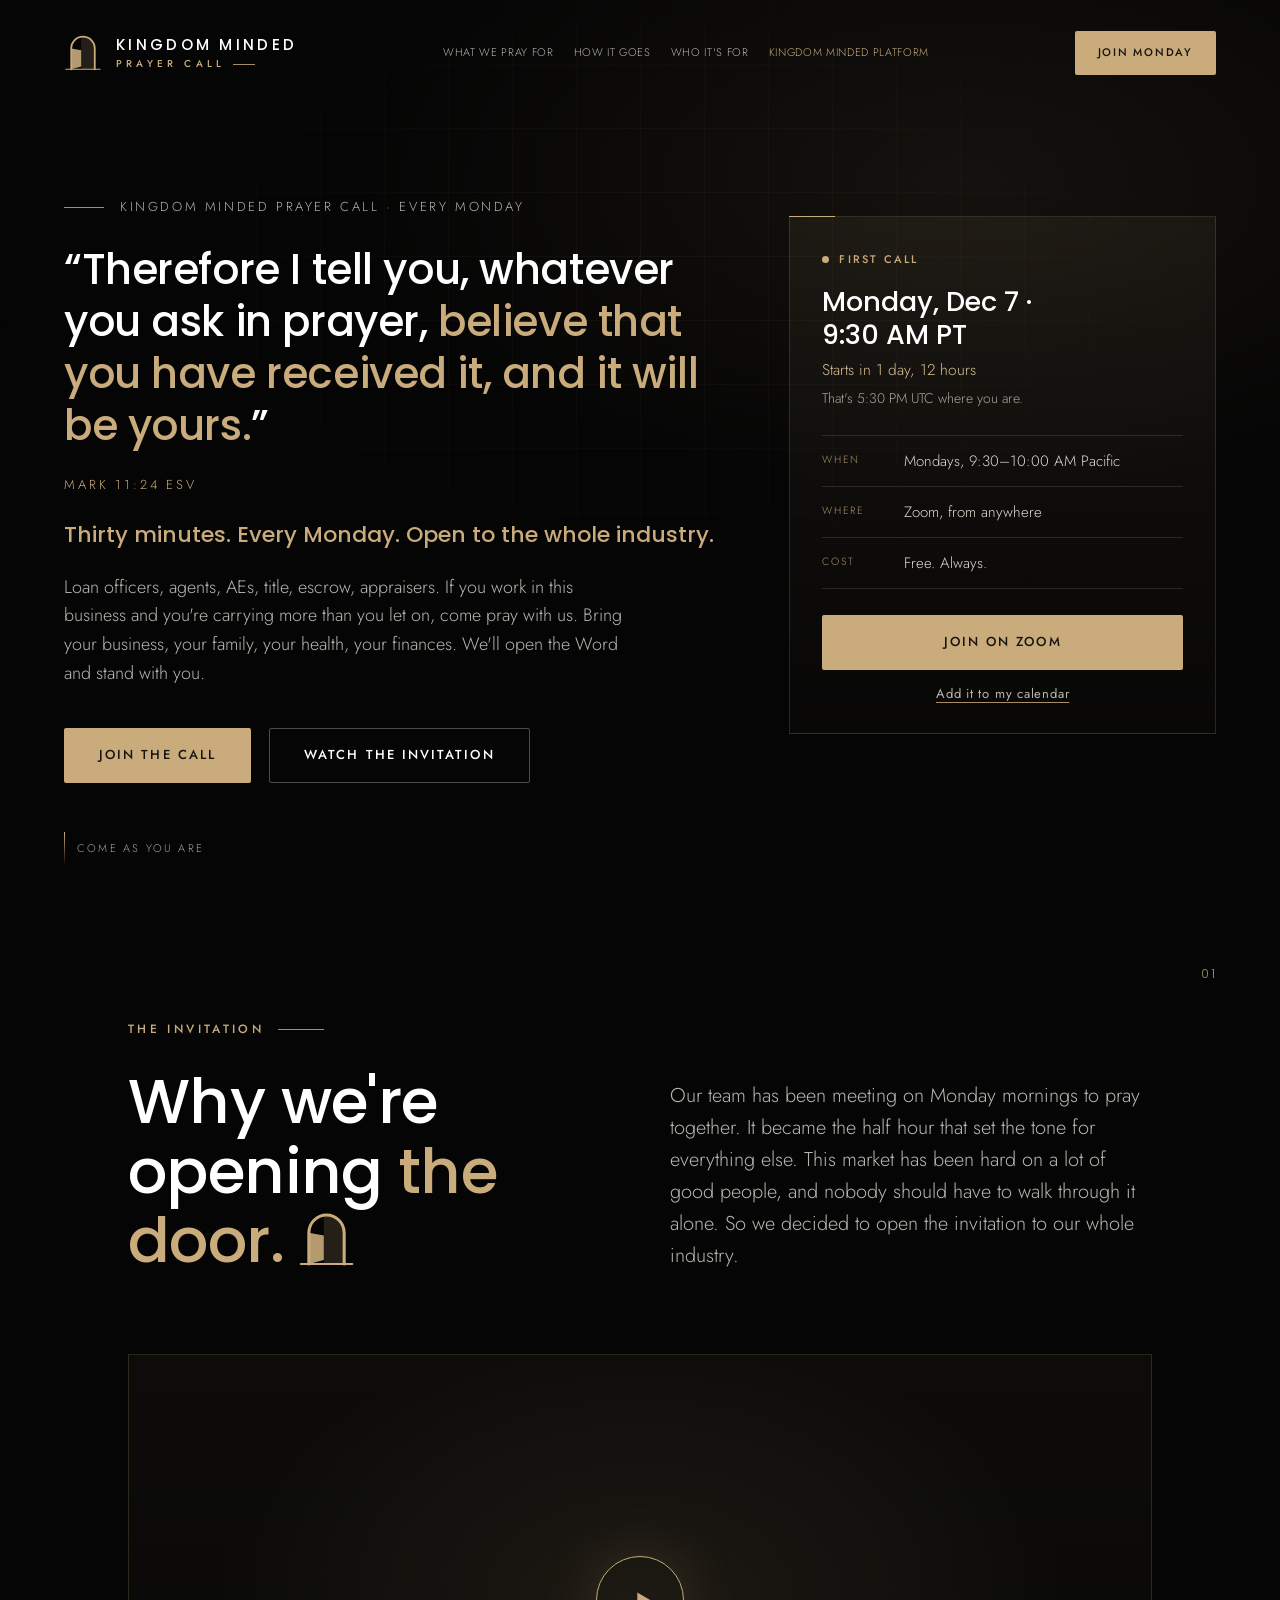
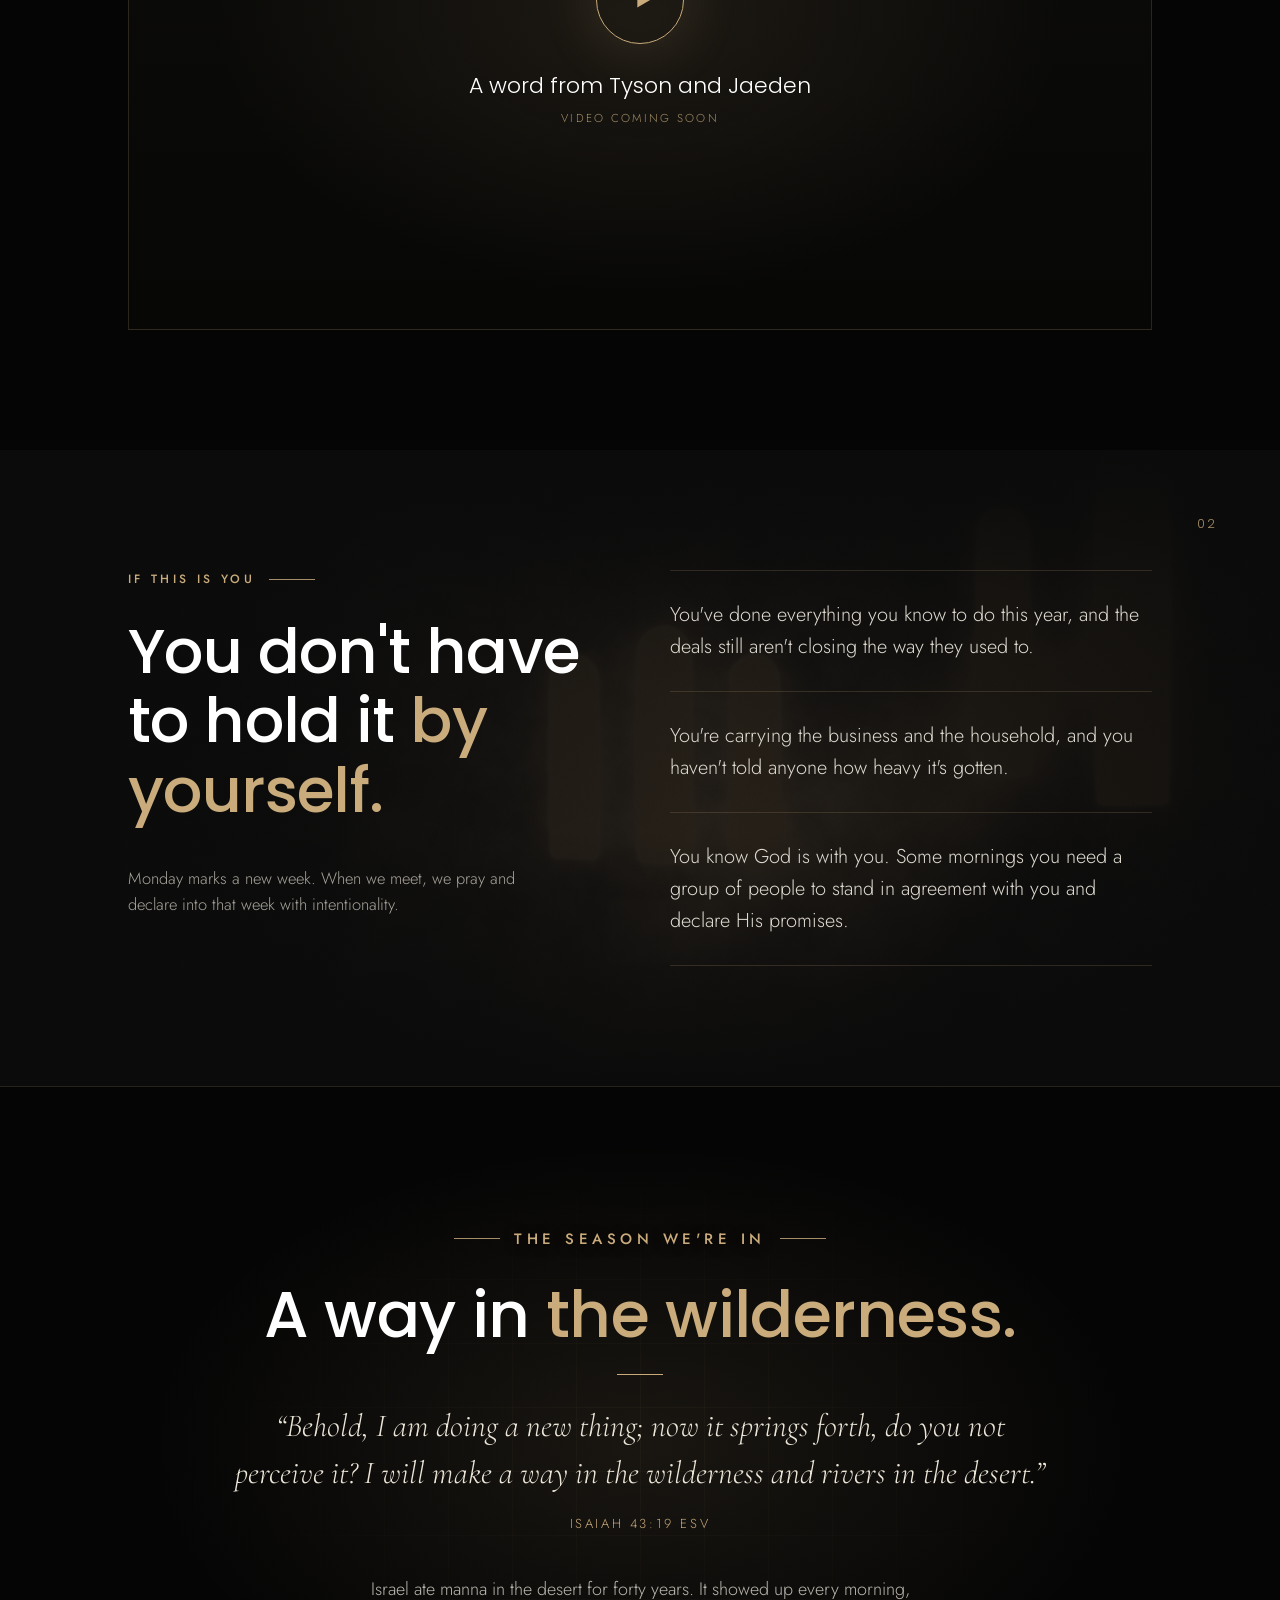
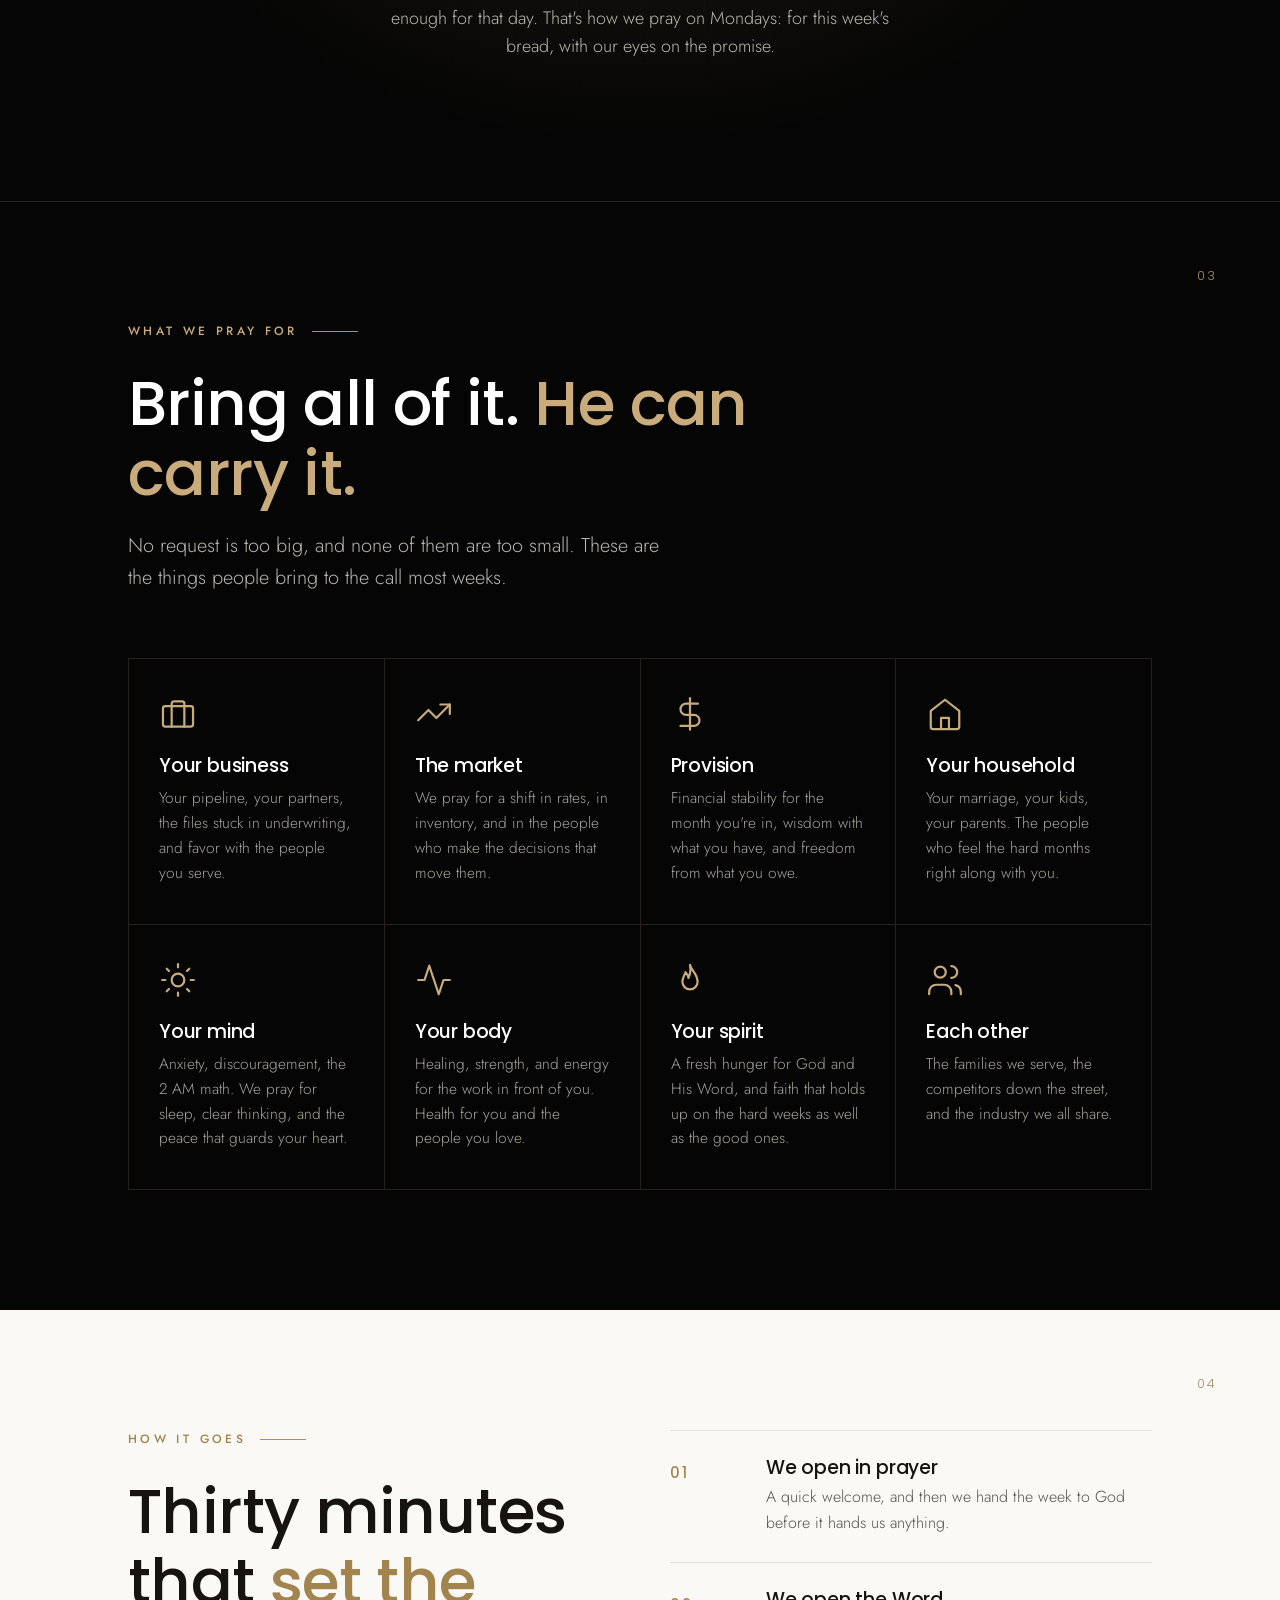
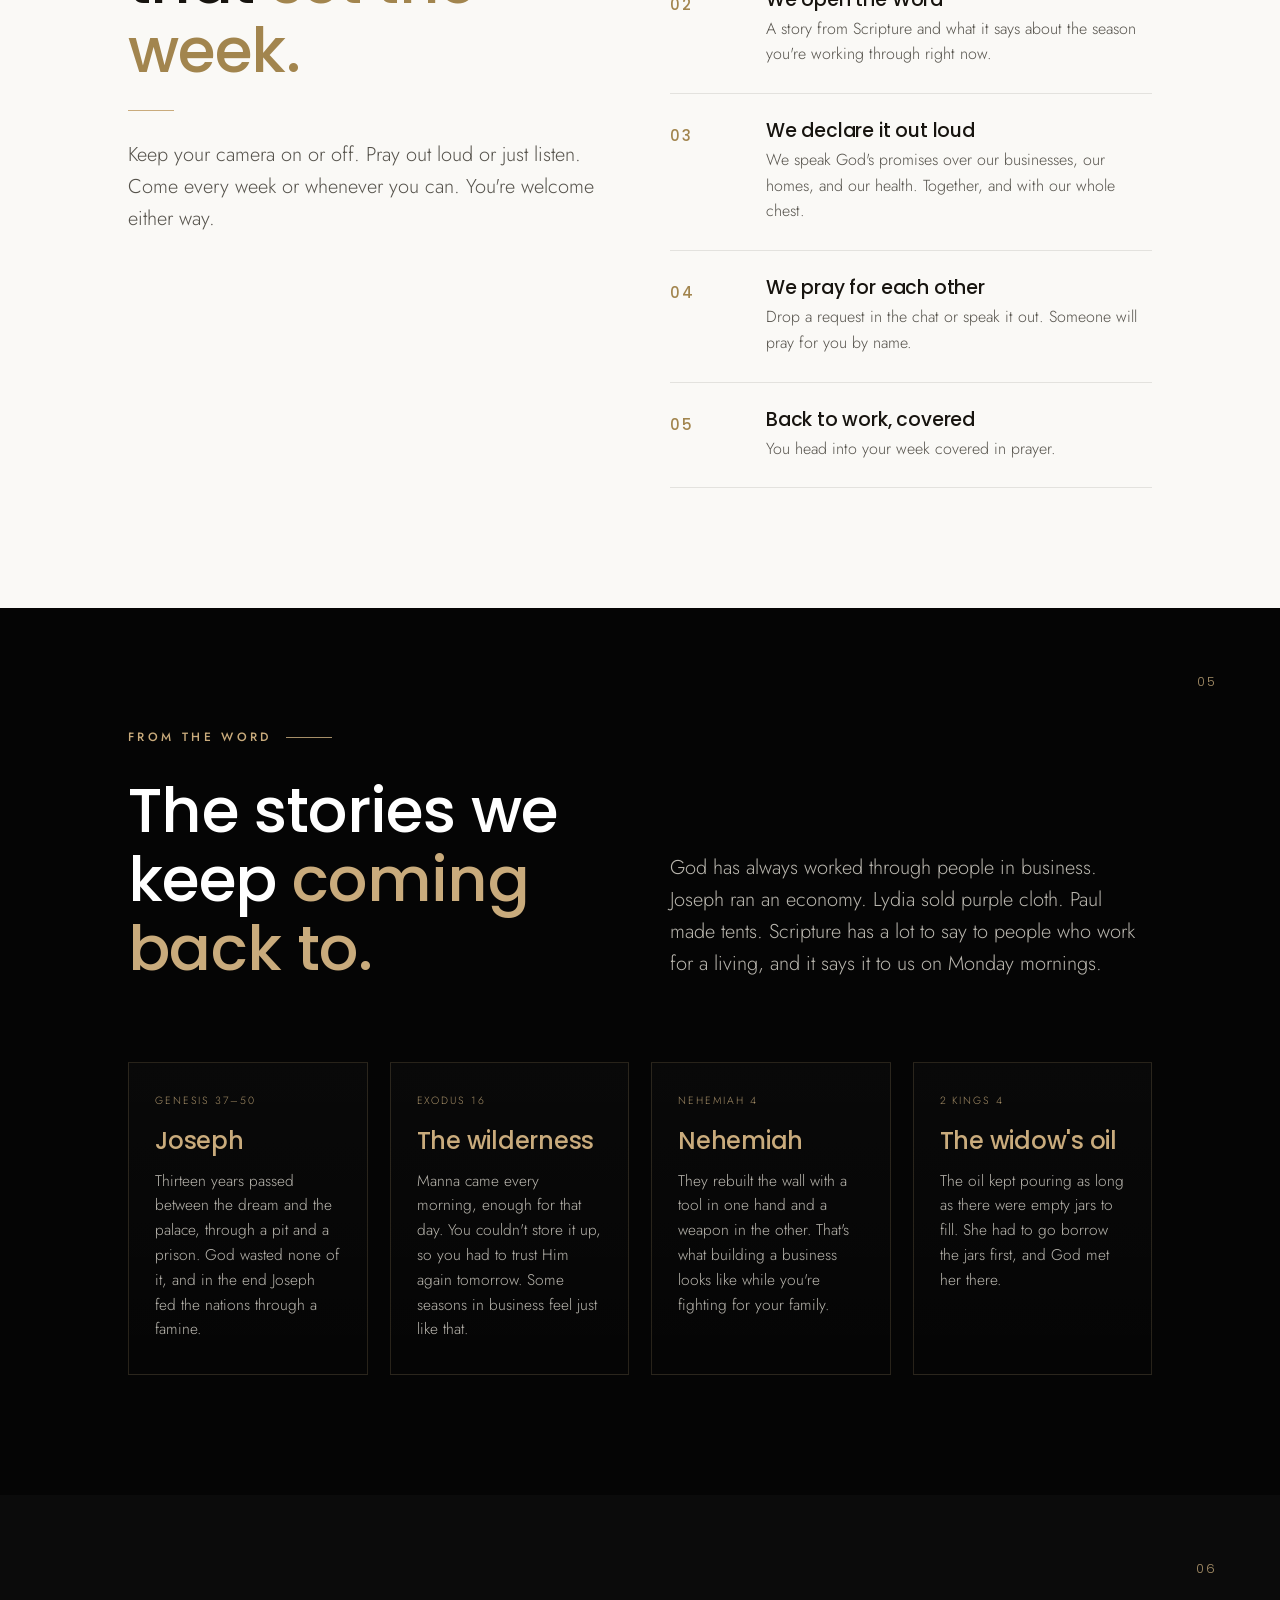
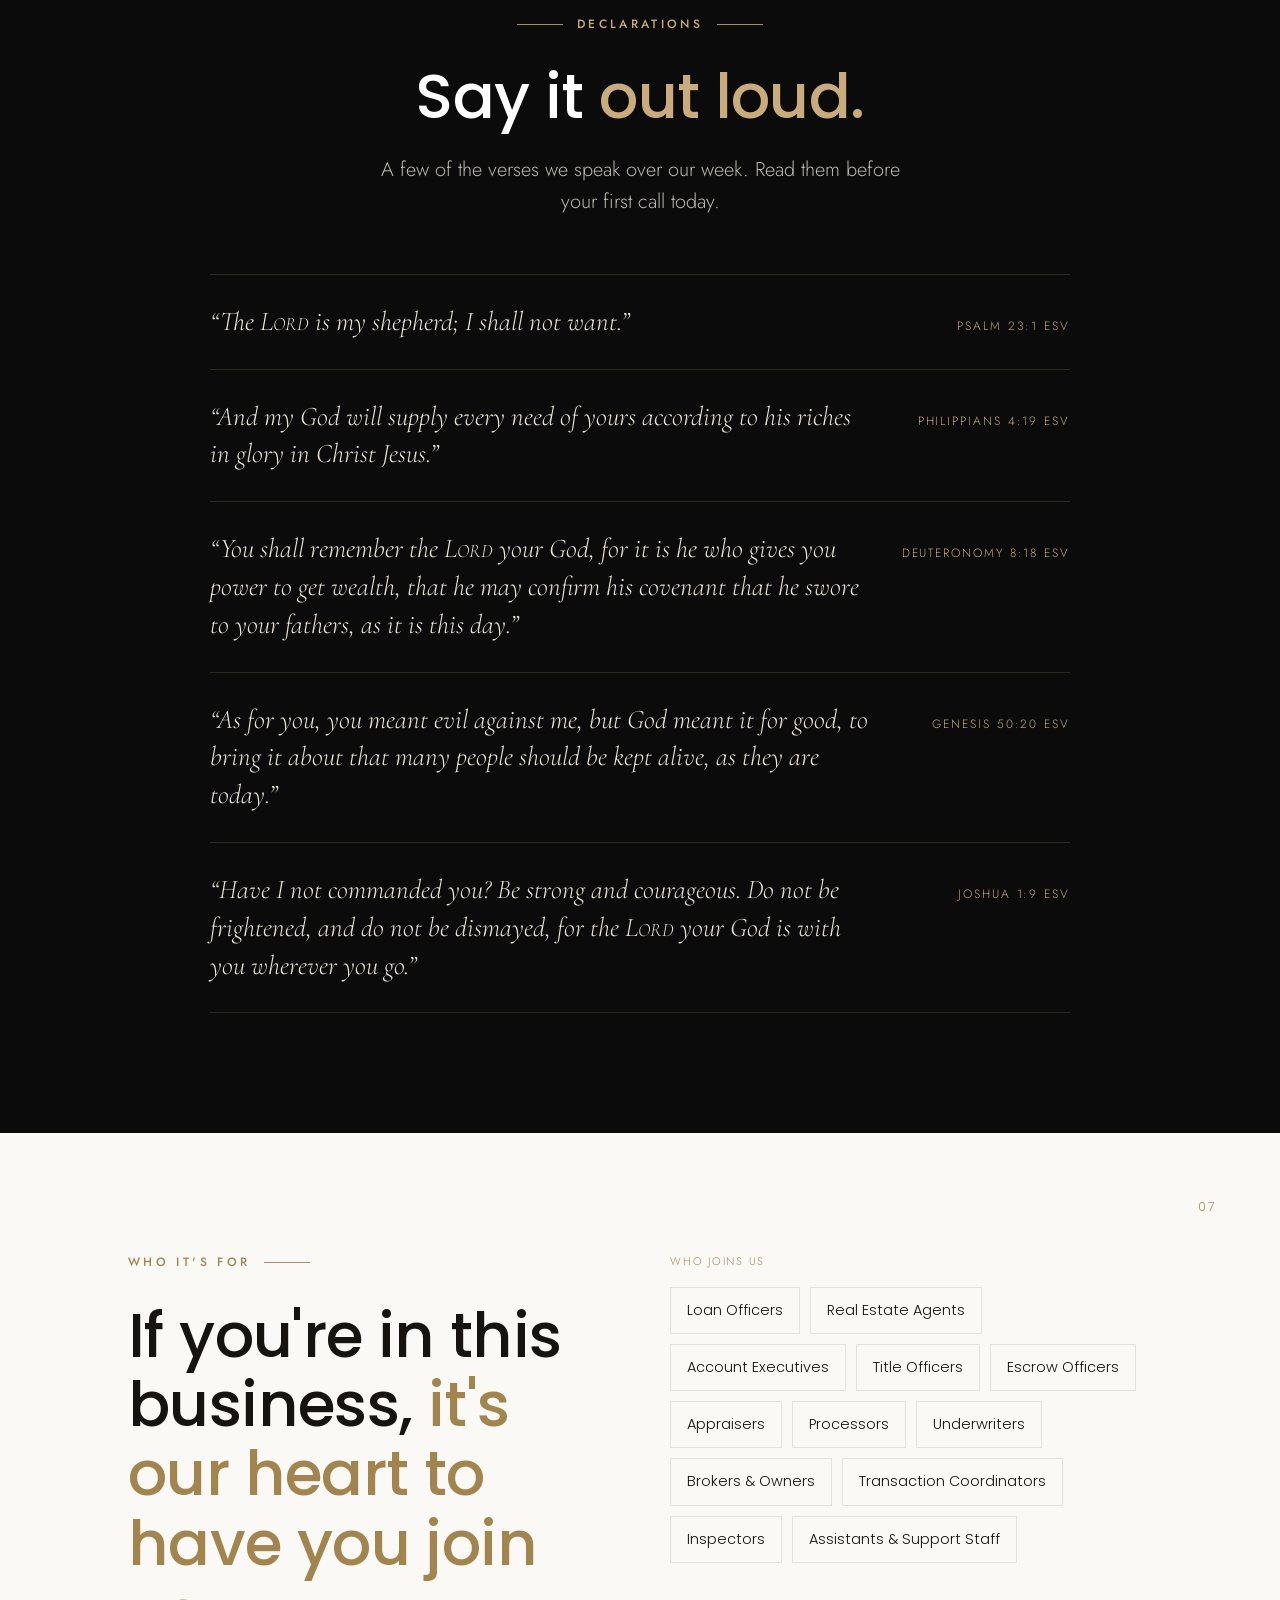
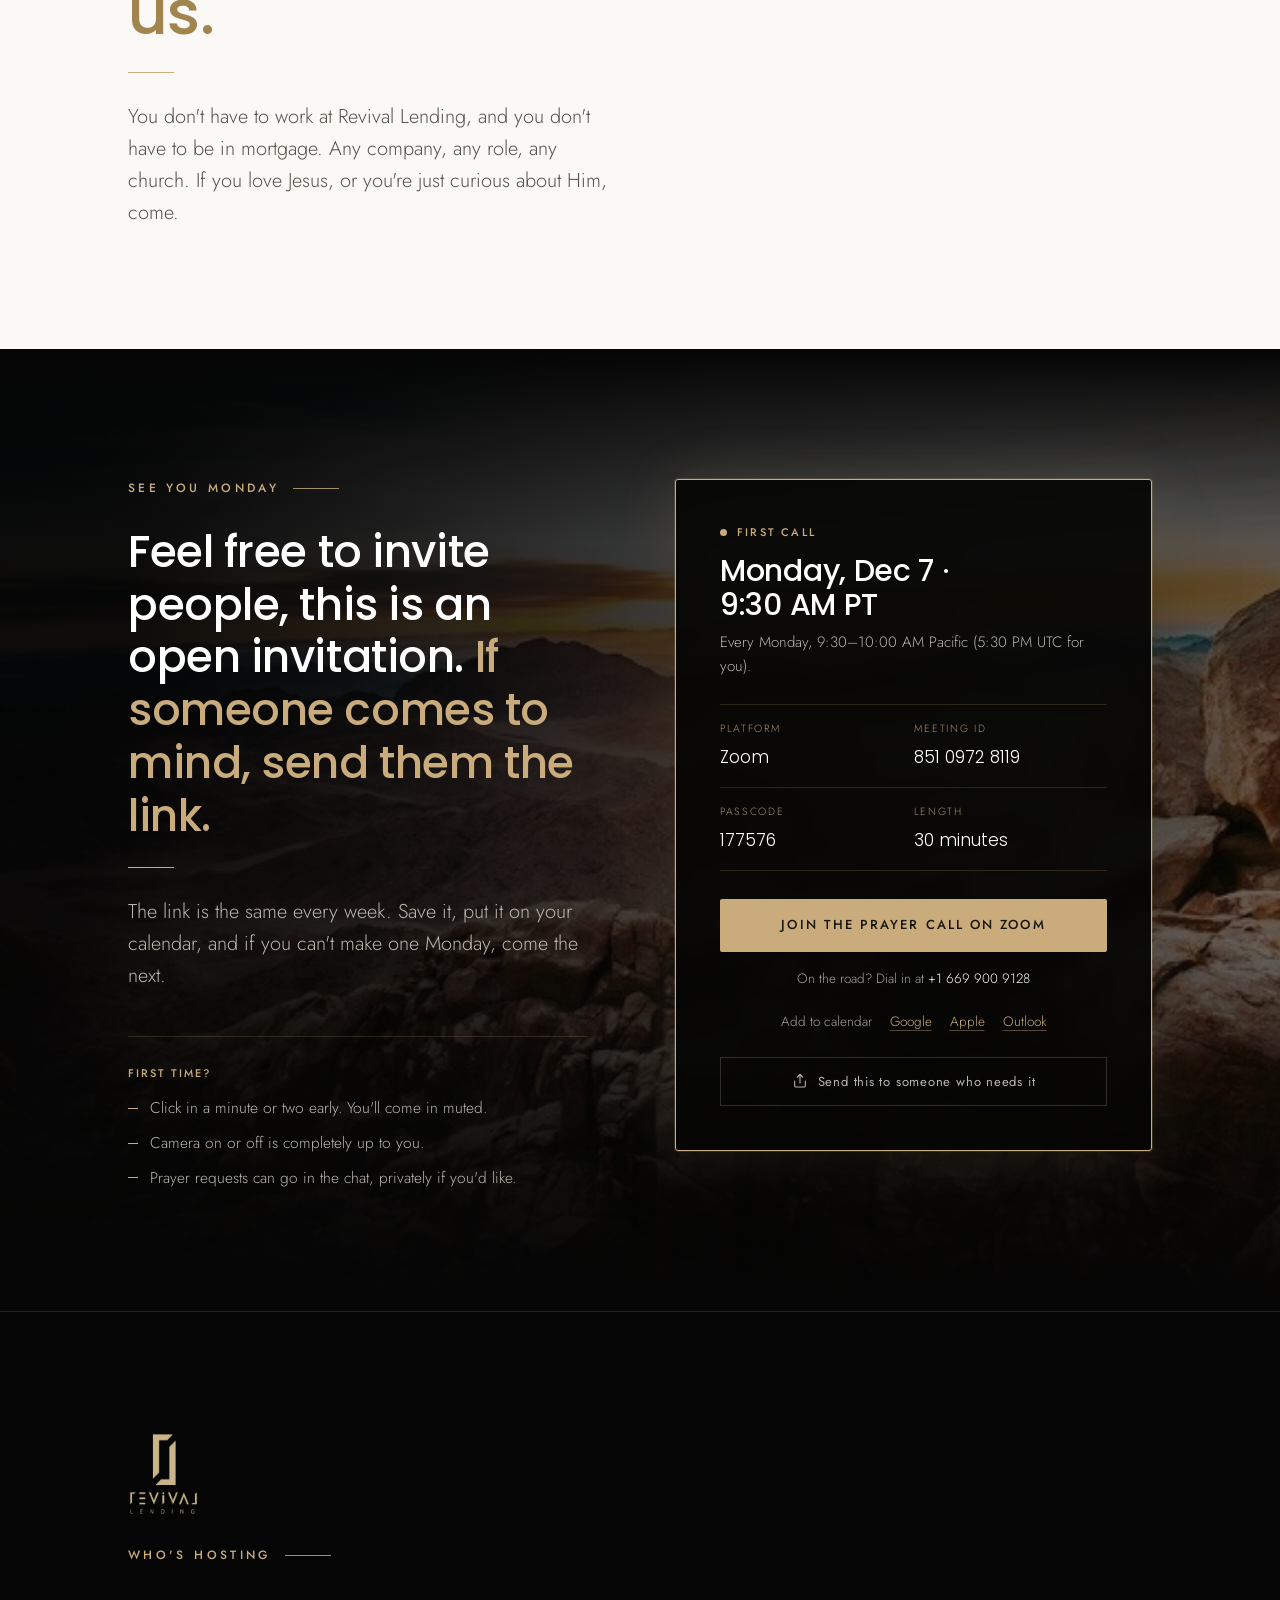
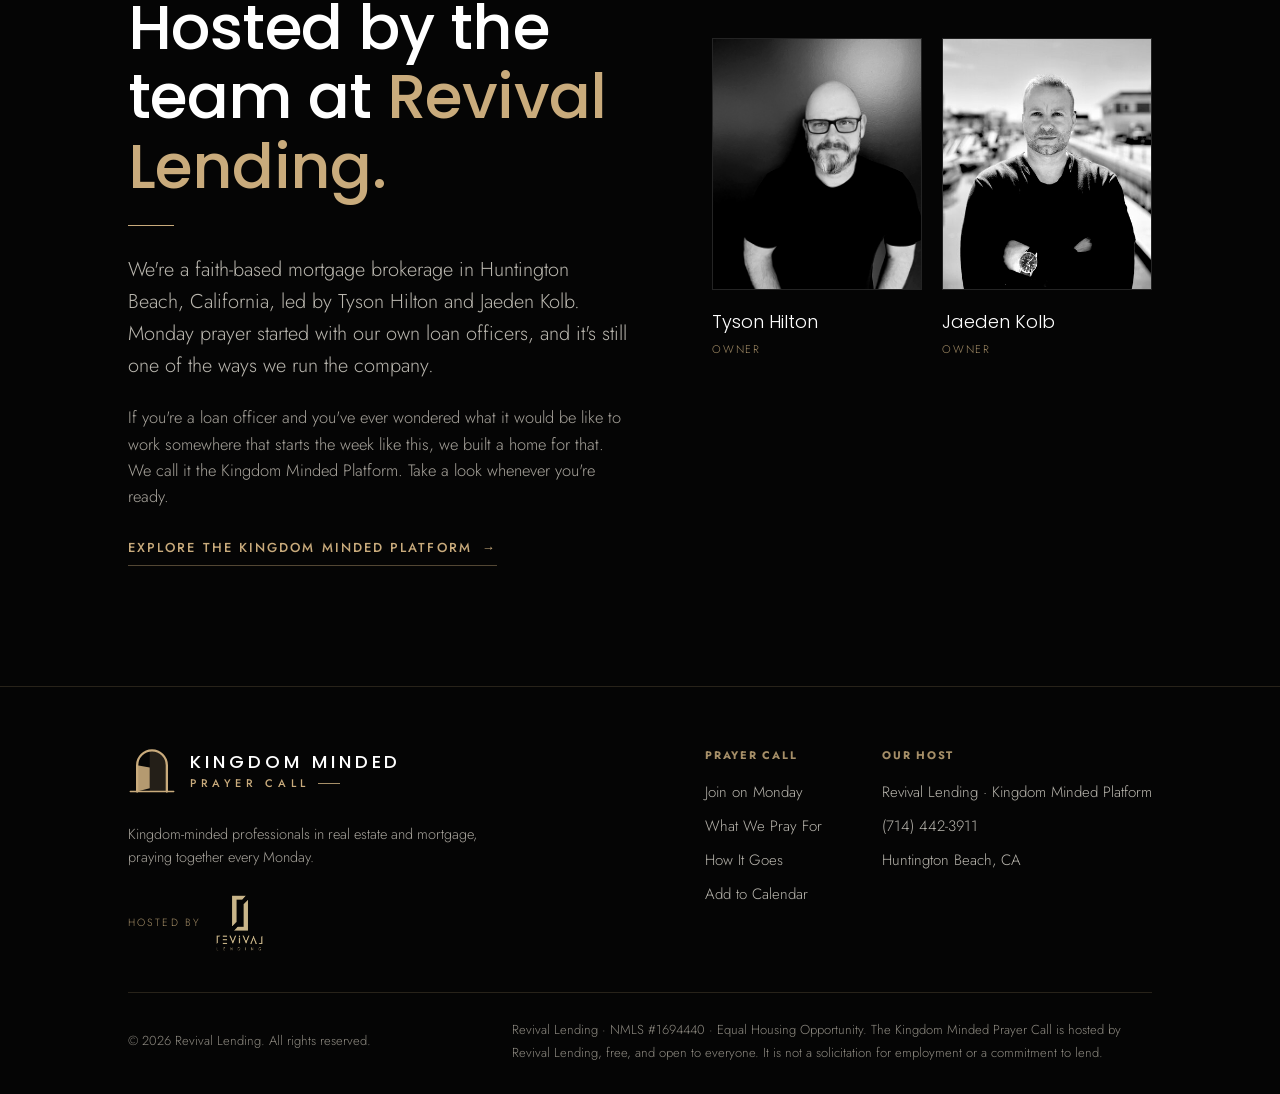
==== commit 44f73c5f: "Add door icon to the invitation headline; use original chapel image Replaces the watermarked stock p" ====
--- a/prayer/index.html
+++ b/prayer/index.html
@@ -111,7 +111,7 @@
     <div class="invite-head reveal">
       <div>
         <div class="eyebrow">The Invitation</div>
-        <h2 class="section-title">Why we're opening <span class="accent">the door.</span></h2>
+        <h2 class="section-title">Why we're opening <span class="accent">the <span class="nowrap">door.<svg class="title-door" viewBox="8 12 84 84" aria-hidden="true"><path d="M46 90V18.3A26 26 0 0 1 76 44V90Z" fill="currentColor" opacity=".16"></path><path d="M24 90V44A26 26 0 0 1 76 44V90" fill="none" stroke="currentColor" stroke-width="4.5" stroke-linecap="round" stroke-linejoin="round"></path><path d="M24 90L46 84V48L24 44Z" fill="currentColor" opacity=".9"></path><path d="M12 90H88" fill="none" stroke="currentColor" stroke-width="3" stroke-linecap="round"></path></svg></span></span></h2>
       </div>
       <p class="lede">Our team has been meeting on Monday mornings to pray together. It became the half hour that set the tone for everything else. This market has been hard on a lot of good people, and nobody should have to walk through it alone. So we decided to open the invitation to our whole industry.</p>
     </div>
--- a/assets/css/prayer.css
+++ b/assets/css/prayer.css
@@ -499,3 +499,33 @@
     background: linear-gradient(180deg, #050505 0%, rgba(5,5,5,0.55) 14%, rgba(5,5,5,0.7) 40%, #050505 62%);
   }
 }
+
+/* ---------- "If This Is You": quiet chapel light behind the section ----------
+   Heavy dark wash so the image reads as atmosphere, faded fully into the
+   panel color at the top and bottom edges. */
+#if-this-is-you { overflow: hidden; isolation: isolate; }
+#if-this-is-you::before {
+  content: '';
+  position: absolute; inset: 0; z-index: -1;
+  background:
+    linear-gradient(180deg, #0b0b0b 0%, rgba(11,11,11,0.80) 22%, rgba(11,11,11,0.74) 60%, rgba(11,11,11,0.86) 82%, #0b0b0b 100%),
+    linear-gradient(90deg, rgba(11,11,11,0.92) 0%, rgba(11,11,11,0.55) 55%, rgba(11,11,11,0.70) 100%),
+    url('../img/chapel-light.jpg') center 38% / cover no-repeat;
+}
+@media (max-width: 900px) {
+  #if-this-is-you::before {
+    background:
+      linear-gradient(180deg, #0b0b0b 0%, rgba(11,11,11,0.84) 20%, rgba(11,11,11,0.84) 70%, #0b0b0b 100%),
+      url('../img/chapel-light.jpg') center 30% / cover no-repeat;
+  }
+}
+
+/* Open Door symbol sitting at the end of "Why we're opening the door." */
+.nowrap { white-space: nowrap; }
+.title-door {
+  display: inline-block;
+  width: 0.92em; height: 0.92em;
+  margin-left: 0.22em;
+  vertical-align: -0.1em;
+  color: var(--gold);
+}
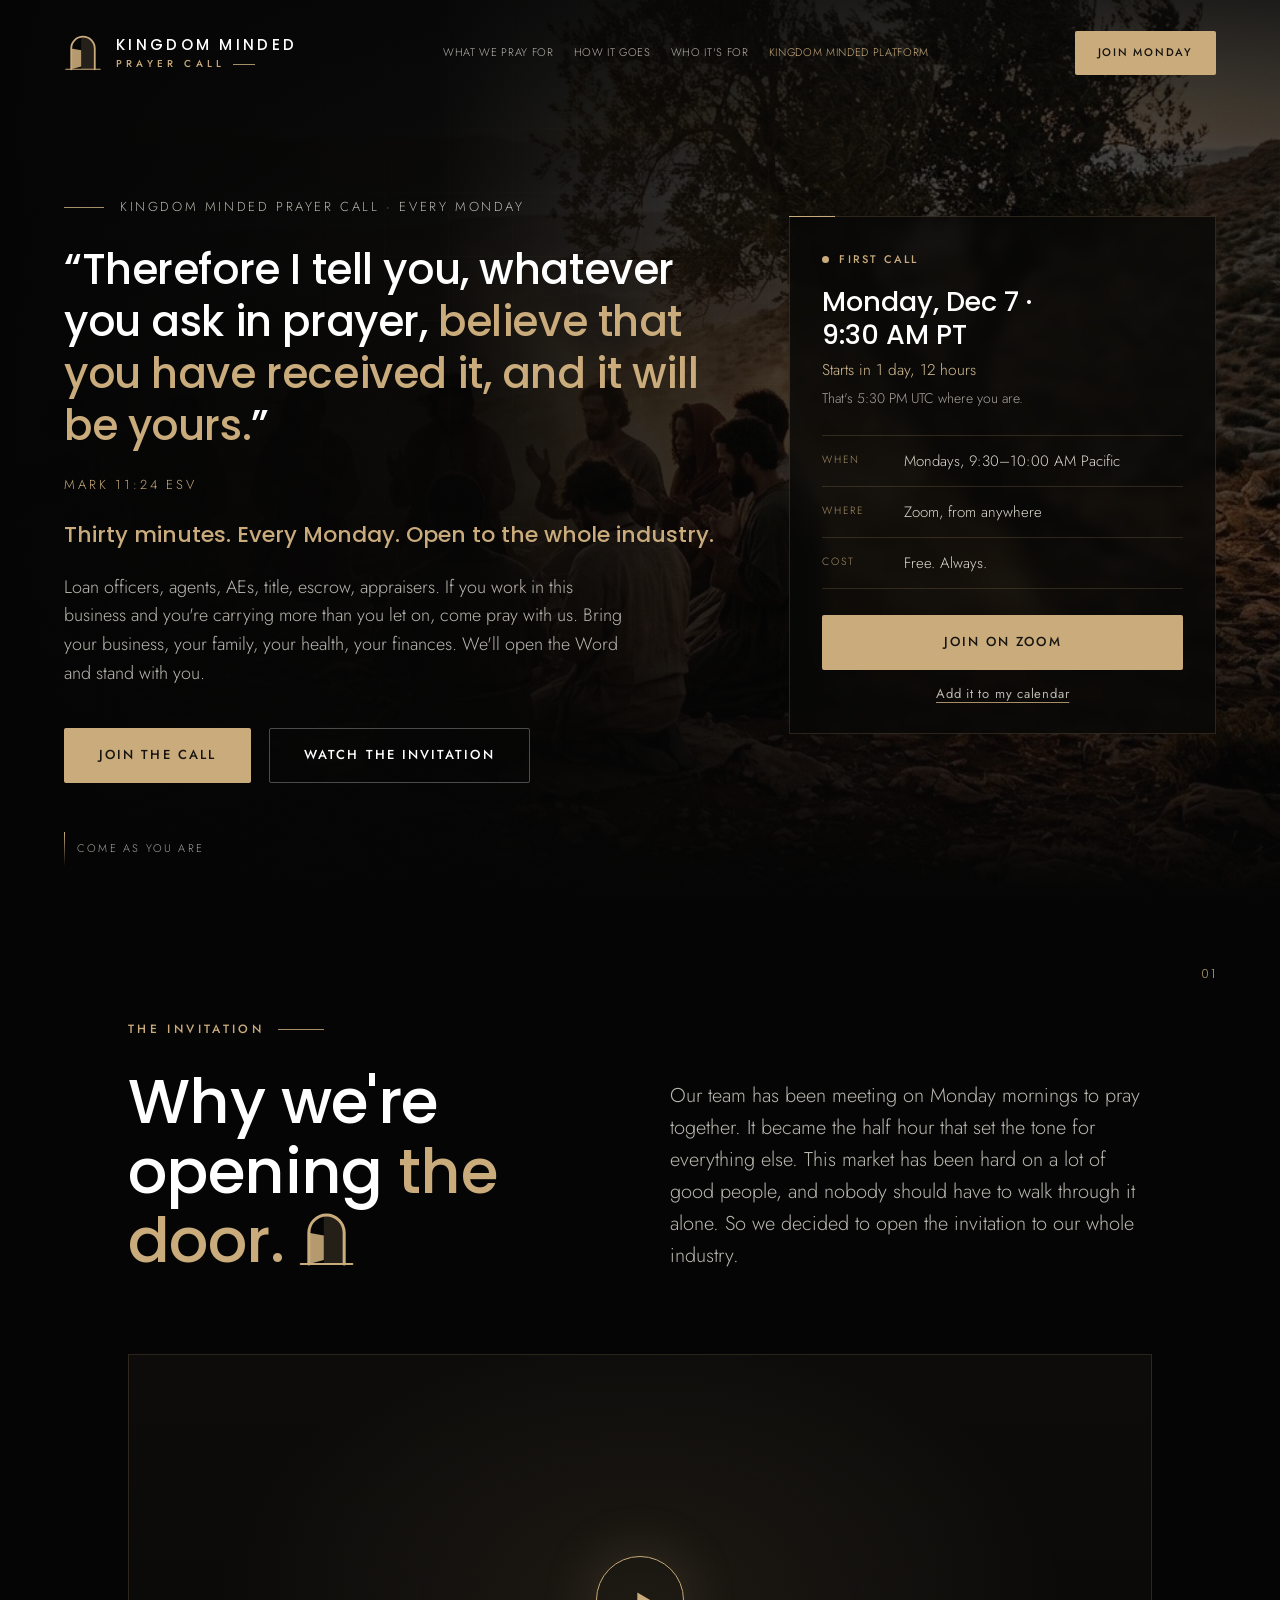
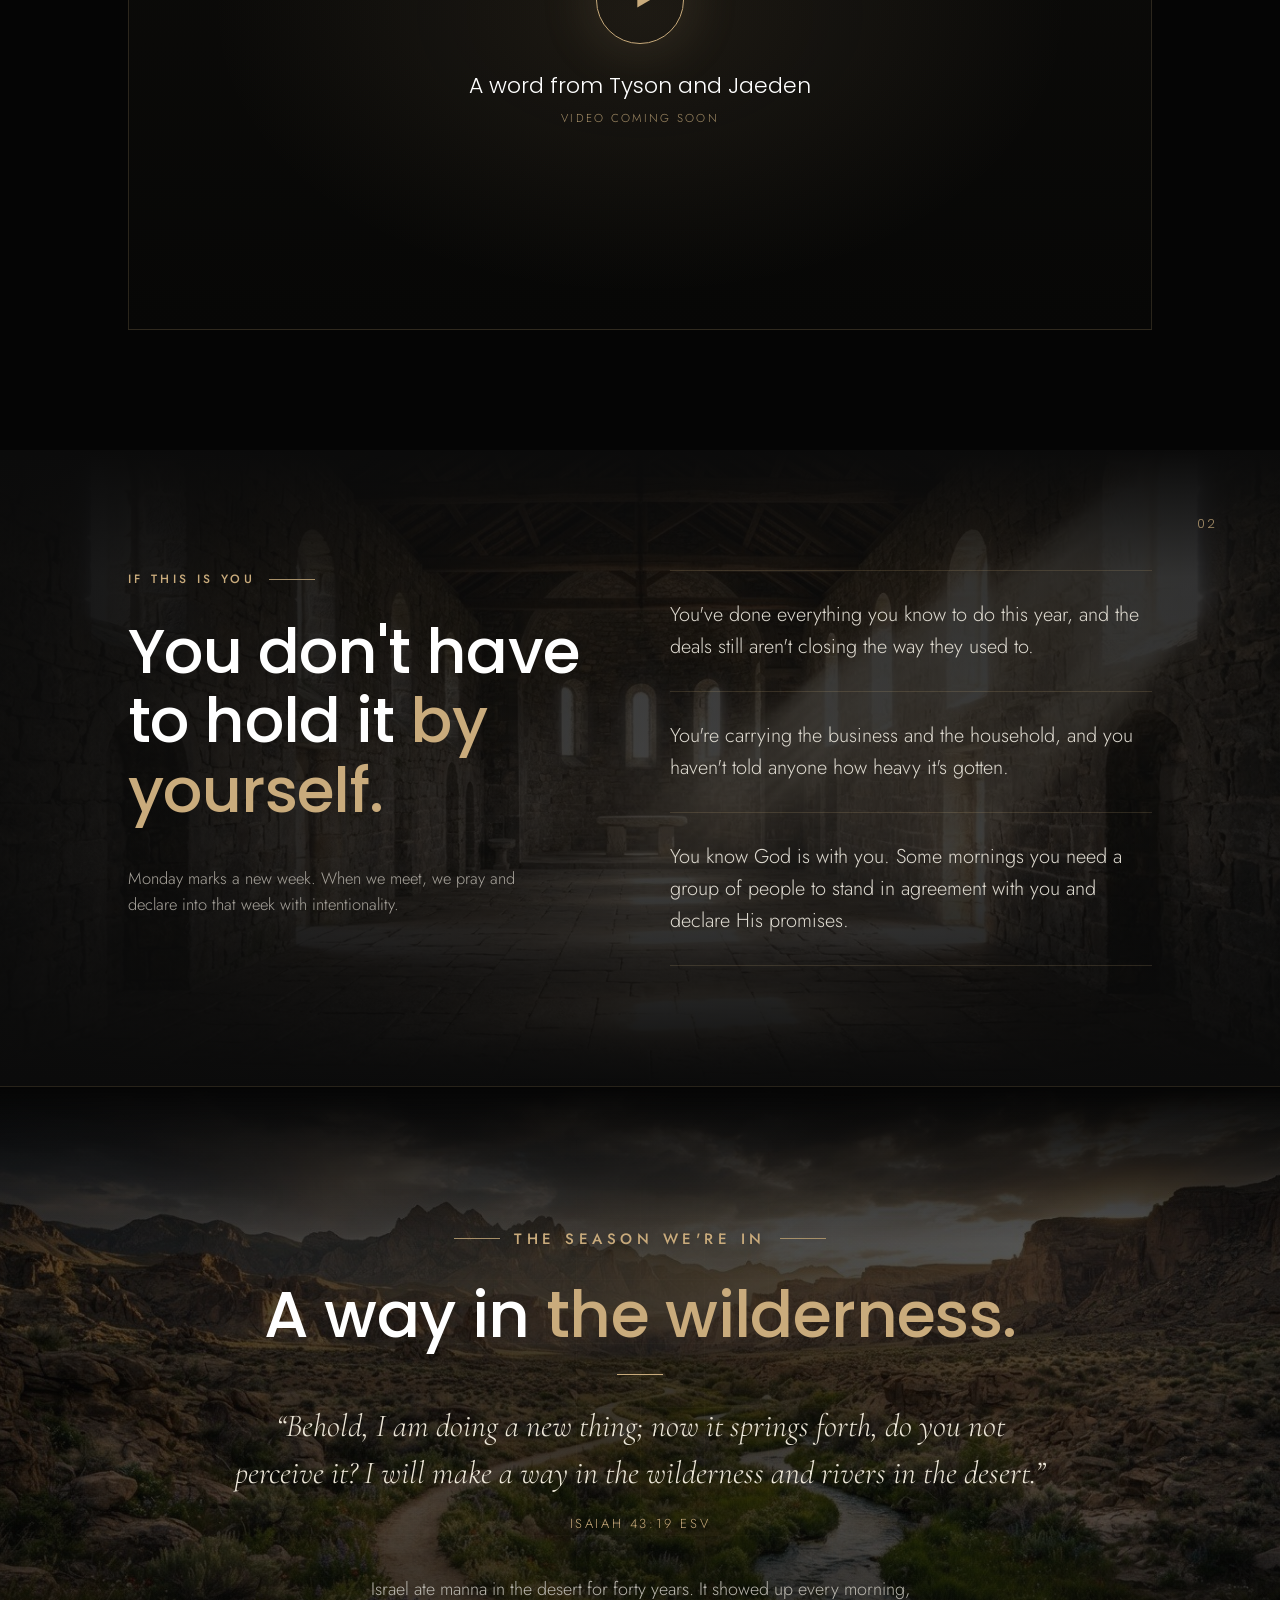
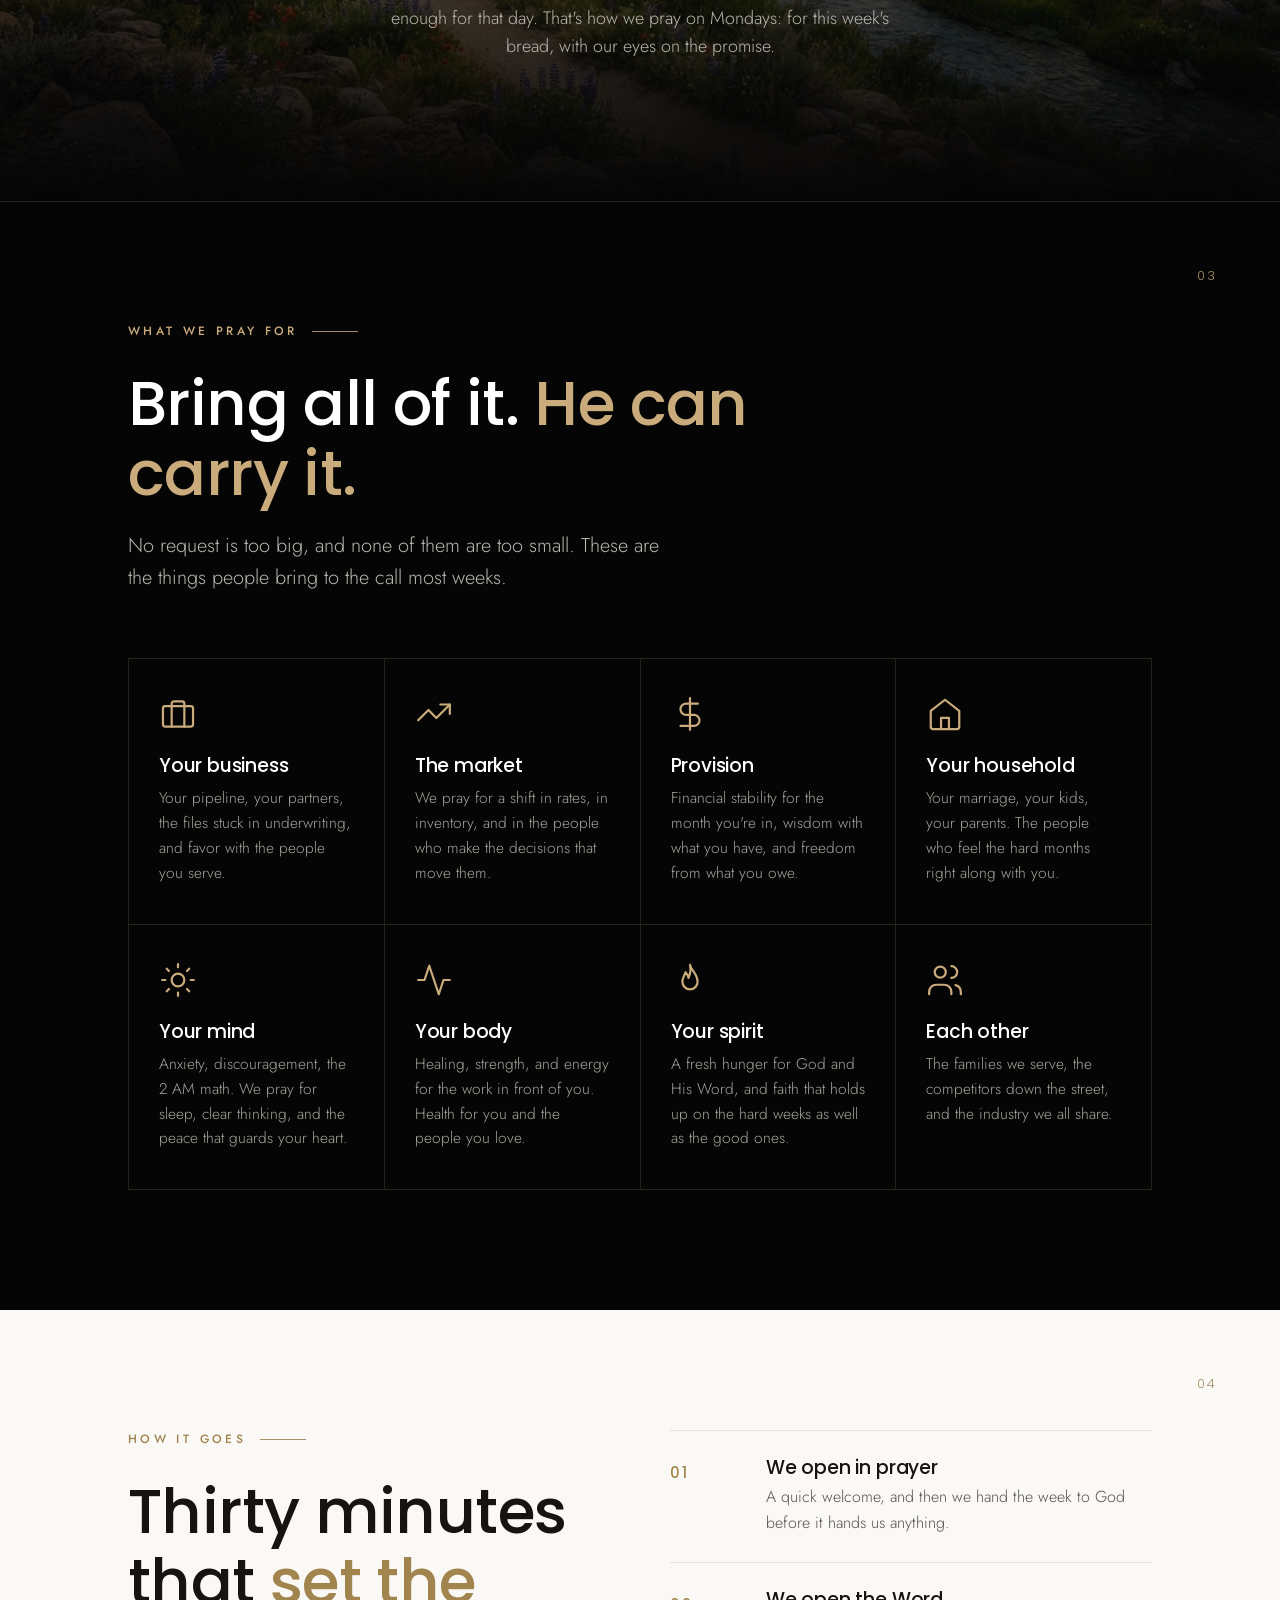
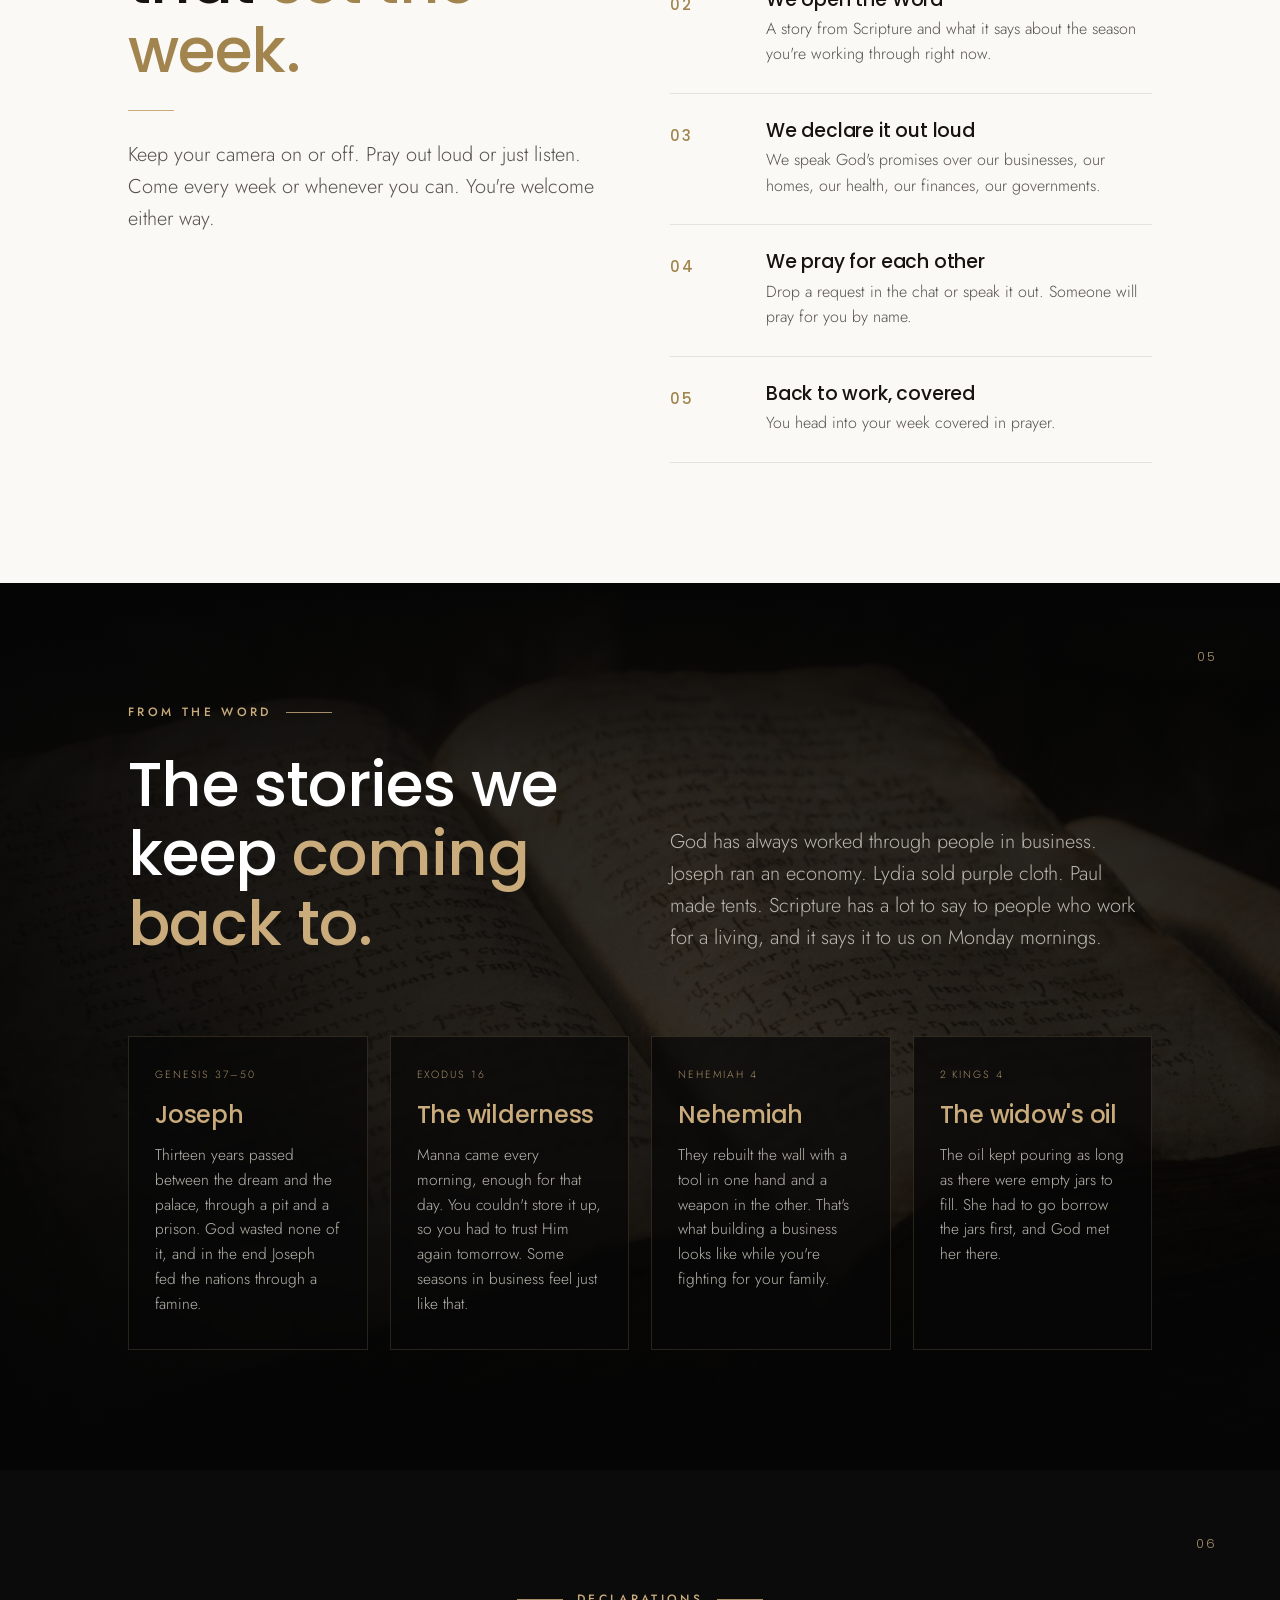
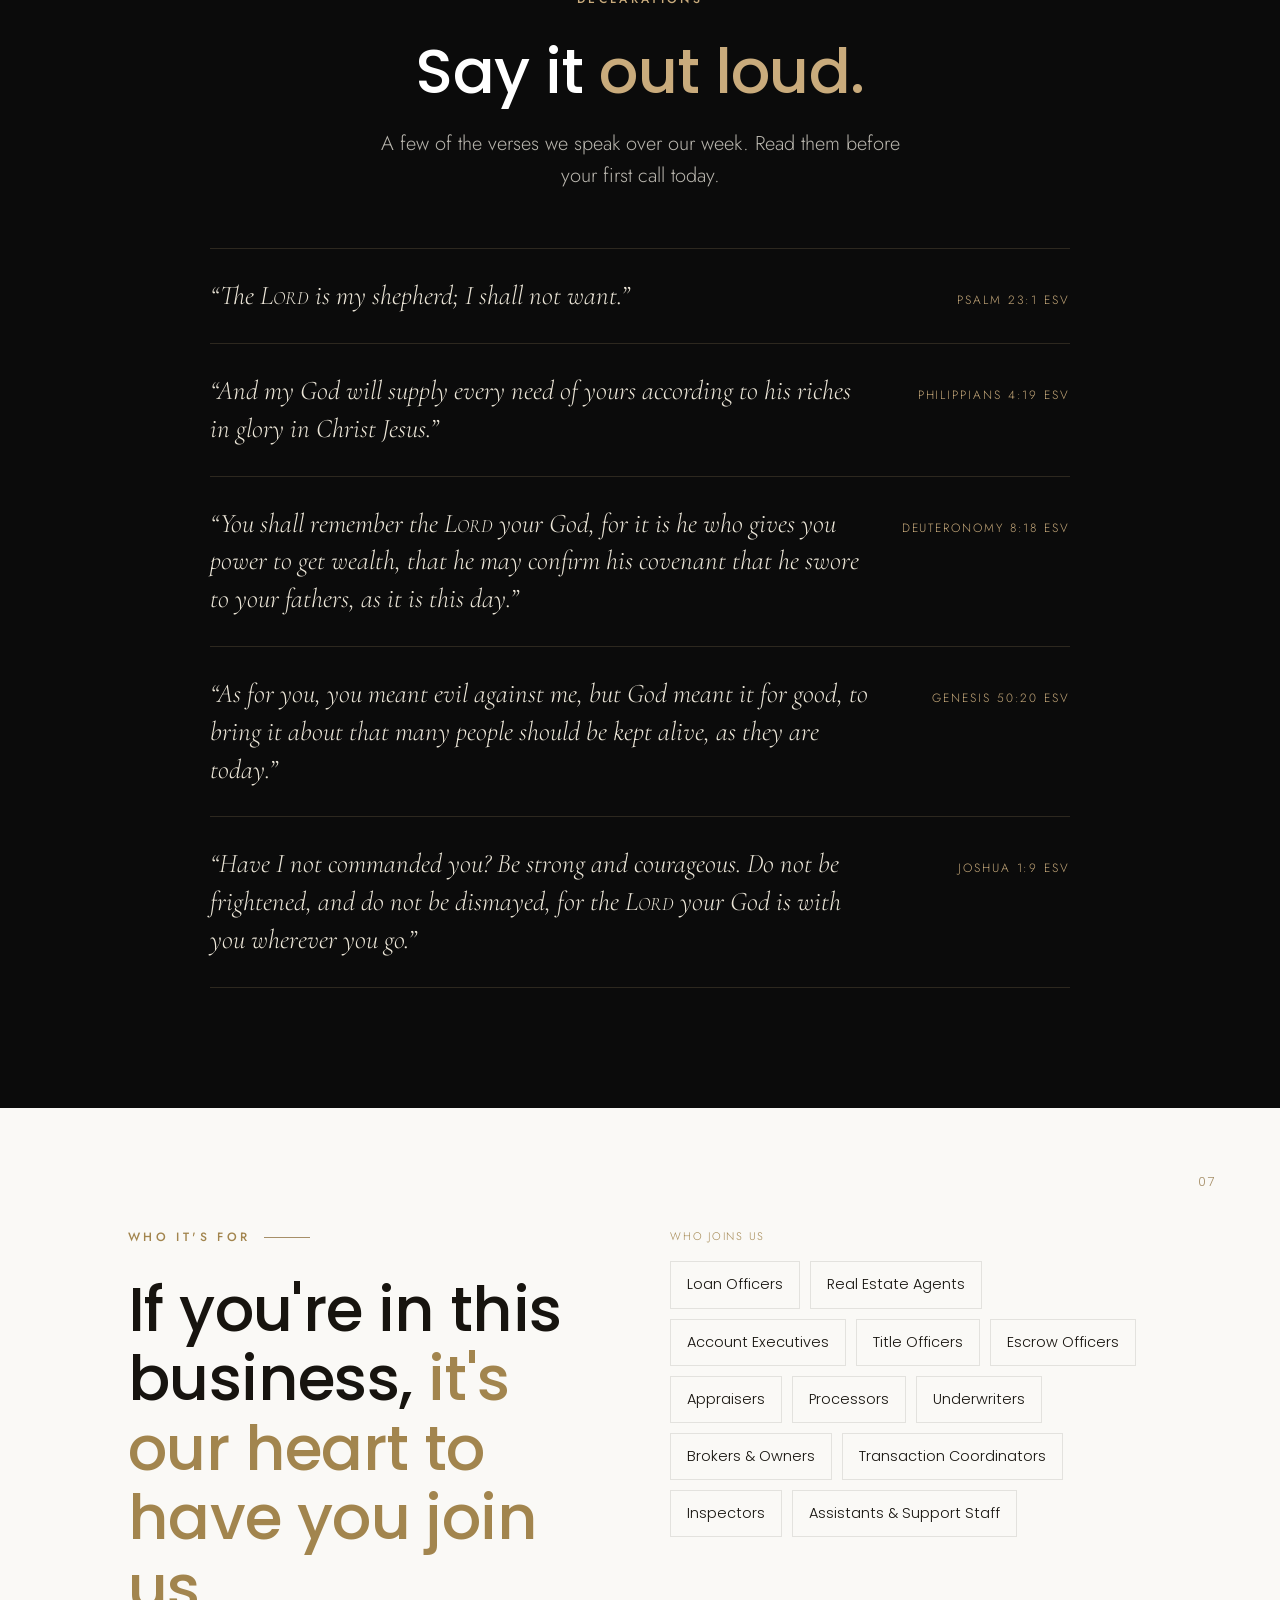
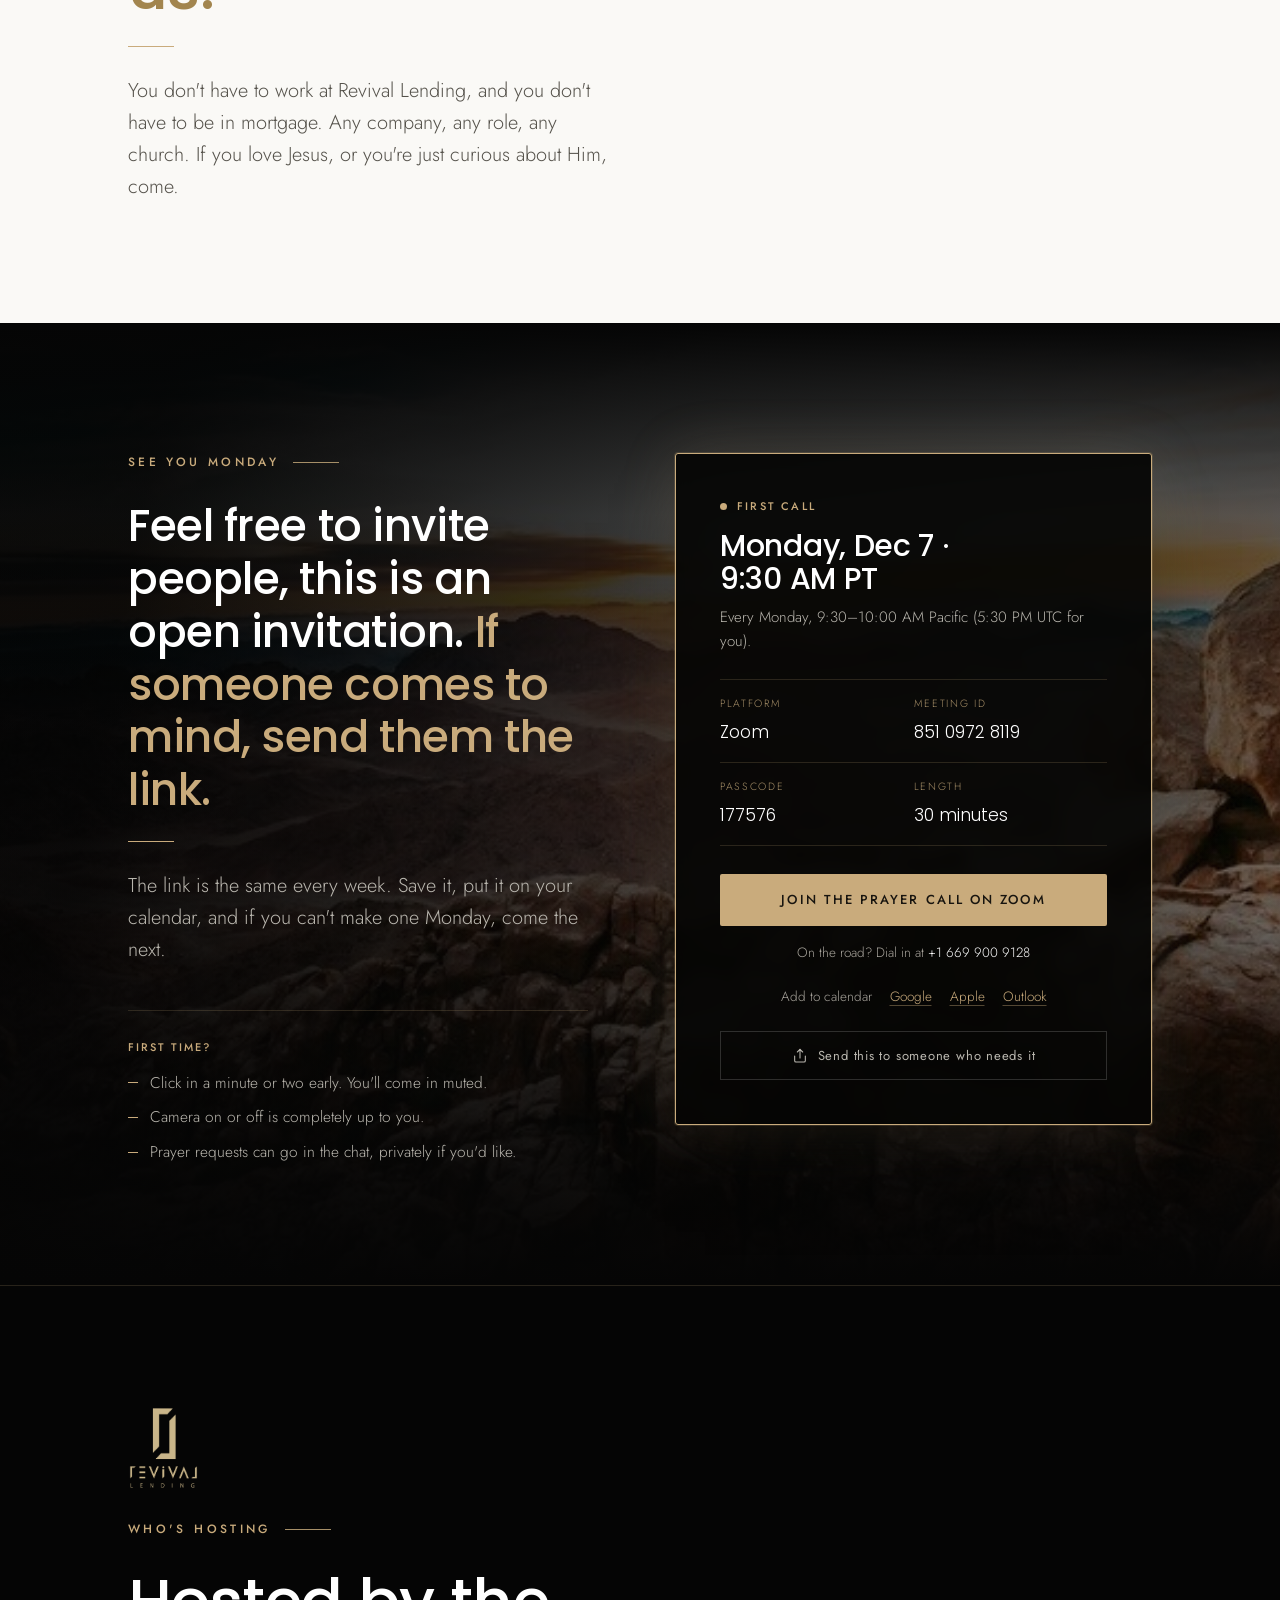
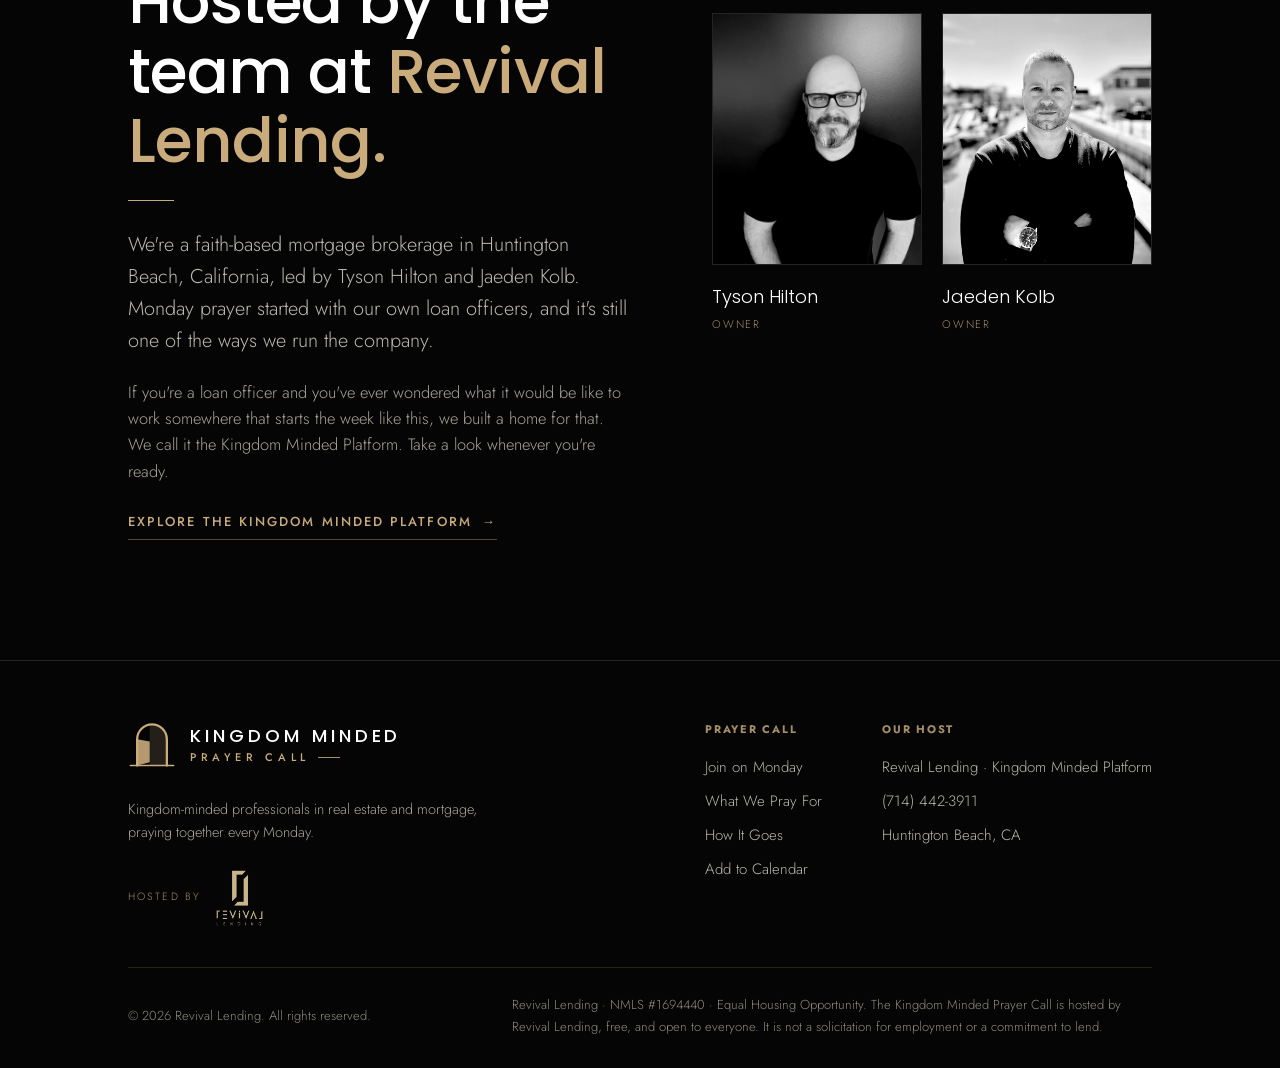
==== commit 1325bd4e: "Update 'We declare it out loud' copy Co-Authored-By: Claude Opus 5.5 <noreply@anthropic.com> Claude-" ====
--- a/prayer/index.html
+++ b/prayer/index.html
@@ -247,7 +247,7 @@
         <span class="rhythm-time">03</span>
         <div>
           <h4>We declare it out loud</h4>
-          <p>We speak God's promises over our businesses, our homes, and our health. Together, and with our whole chest.</p>
+          <p>We speak God's promises over our businesses, our homes, our health, our finances, our governments.</p>
         </div>
       </li>
       <li class="rhythm-step">
--- a/assets/css/prayer.css
+++ b/assets/css/prayer.css
@@ -496,27 +496,7 @@
 @media (max-width: 980px) {
   .join-section { background-position: 60% top; background-size: auto 62%; background-repeat: no-repeat; }
   .join-section::before {
-    background: linear-gradient(180deg, #050505 0%, rgba(5,5,5,0.55) 14%, rgba(5,5,5,0.7) 40%, #050505 62%);
-  }
-}
-
-/* ---------- "If This Is You": quiet chapel light behind the section ----------
-   Heavy dark wash so the image reads as atmosphere, faded fully into the
-   panel color at the top and bottom edges. */
-#if-this-is-you { overflow: hidden; isolation: isolate; }
-#if-this-is-you::before {
-  content: '';
-  position: absolute; inset: 0; z-index: -1;
-  background:
-    linear-gradient(180deg, #0b0b0b 0%, rgba(11,11,11,0.80) 22%, rgba(11,11,11,0.74) 60%, rgba(11,11,11,0.86) 82%, #0b0b0b 100%),
-    linear-gradient(90deg, rgba(11,11,11,0.92) 0%, rgba(11,11,11,0.55) 55%, rgba(11,11,11,0.70) 100%),
-    url('../img/chapel-light.jpg') center 38% / cover no-repeat;
-}
-@media (max-width: 900px) {
-  #if-this-is-you::before {
-    background:
-      linear-gradient(180deg, #0b0b0b 0%, rgba(11,11,11,0.84) 20%, rgba(11,11,11,0.84) 70%, #0b0b0b 100%),
-      url('../img/chapel-light.jpg') center 30% / cover no-repeat;
+    background: linear-gradient(180deg, #050505 0%, rgba(5,5,5,0.8) 14%, rgba(5,5,5,0.84) 40%, #050505 62%);
   }
 }
 
@@ -529,3 +509,80 @@
   vertical-align: -0.1em;
   color: var(--gold);
 }
+
+/* ---------- "If This Is You": stone chapel, dimmed and faded into the page ---------- */
+#if-this-is-you { overflow: hidden; isolation: isolate; }
+#if-this-is-you::before {
+  content: '';
+  position: absolute; inset: 0; z-index: -1;
+  background:
+    linear-gradient(180deg, #0b0b0b 0%, rgba(11,11,11,0.66) 20%, rgba(11,11,11,0.58) 62%, rgba(11,11,11,0.82) 86%, #0b0b0b 100%),
+    linear-gradient(90deg, rgba(11,11,11,0.9) 0%, rgba(11,11,11,0.45) 50%, rgba(11,11,11,0.55) 100%),
+    url('../img/stone-chapel.jpg') center 45% / cover no-repeat;
+}
+@media (max-width: 900px) {
+  #if-this-is-you::before {
+    background:
+      linear-gradient(180deg, #0b0b0b 0%, rgba(11,11,11,0.84) 18%, rgba(11,11,11,0.84) 72%, #0b0b0b 100%),
+      url('../img/stone-chapel.jpg') 68% 40% / cover no-repeat;
+  }
+}
+
+/* ---------- "A way in the wilderness": desert path and river, dimmed and faded ---------- */
+.verse-feature { isolation: isolate; }
+.verse-feature::after {
+  content: '';
+  position: absolute; inset: 0; z-index: -1;
+  background:
+    linear-gradient(180deg, #050505 0%, rgba(5,5,5,0.62) 22%, rgba(5,5,5,0.55) 60%, rgba(5,5,5,0.85) 86%, #050505 100%),
+    radial-gradient(ellipse 60% 55% at 50% 50%, rgba(5,5,5,0.55), rgba(5,5,5,0.15) 75%),
+    url('../img/wilderness-river.jpg') center 55% / cover no-repeat;
+}
+@media (max-width: 900px) {
+  .verse-feature::after {
+    background:
+      linear-gradient(180deg, #050505 0%, rgba(5,5,5,0.76) 18%, rgba(5,5,5,0.72) 74%, #050505 100%),
+      url('../img/wilderness-river.jpg') 58% 55% / cover no-repeat;
+  }
+}
+
+/* ---------- "The stories we keep coming back to": open Scripture, dimmed and faded ---------- */
+#stories { overflow: hidden; isolation: isolate; }
+#stories::before {
+  content: '';
+  position: absolute; inset: 0; z-index: -1;
+  background:
+    linear-gradient(180deg, #050505 0%, rgba(5,5,5,0.64) 22%, rgba(5,5,5,0.62) 58%, rgba(5,5,5,0.9) 84%, #050505 100%),
+    linear-gradient(90deg, rgba(5,5,5,0.88) 0%, rgba(5,5,5,0.5) 55%, rgba(5,5,5,0.6) 100%),
+    url('../img/open-scripture.jpg') center 40% / cover no-repeat;
+}
+#stories .story-card { background: rgba(8,8,7,0.72); backdrop-filter: blur(3px); }
+@media (max-width: 900px) {
+  #stories::before {
+    background:
+      linear-gradient(180deg, #050505 0px, rgba(5,5,5,0.7) 90px, rgba(5,5,5,0.74) 300px, #050505 500px, #050505 100%),
+      url('../img/open-scripture.jpg') 45% top / auto 520px no-repeat;
+  }
+}
+
+/* ---------- Hero: people praying at sunrise, kept quiet behind the text ----------
+   The scene sits to the right (behind the Next Call card); the left side,
+   where the headline is, stays nearly black. */
+.prayer-hero {
+  background:
+    linear-gradient(90deg, #050505 0%, rgba(5,5,5,0.96) 34%, rgba(5,5,5,0.7) 56%, rgba(5,5,5,0.42) 78%, rgba(5,5,5,0.5) 100%),
+    linear-gradient(180deg, rgba(5,5,5,0.8) 0%, rgba(5,5,5,0.2) 28%, rgba(5,5,5,0.25) 70%, #050505 100%),
+    url('../img/prayer-circle.jpg') 30% 70% / auto 100% no-repeat,
+    #050505;
+  background-position: 0 0, 0 0, right 0 bottom 0, 0 0;
+}
+.prayer-hero::before { opacity: 0.4; }
+.prayer-hero .next-call { background: rgba(8,8,7,0.8); backdrop-filter: blur(6px); }
+@media (max-width: 880px) {
+  .prayer-hero {
+    background:
+      linear-gradient(180deg, rgba(5,5,5,0.88) 0px, rgba(5,5,5,0.8) 120px, rgba(5,5,5,0.82) 380px, #050505 600px, #050505 100%),
+      url('../img/prayer-circle.jpg') 60% 0 / auto 620px no-repeat,
+      #050505;
+  }
+}
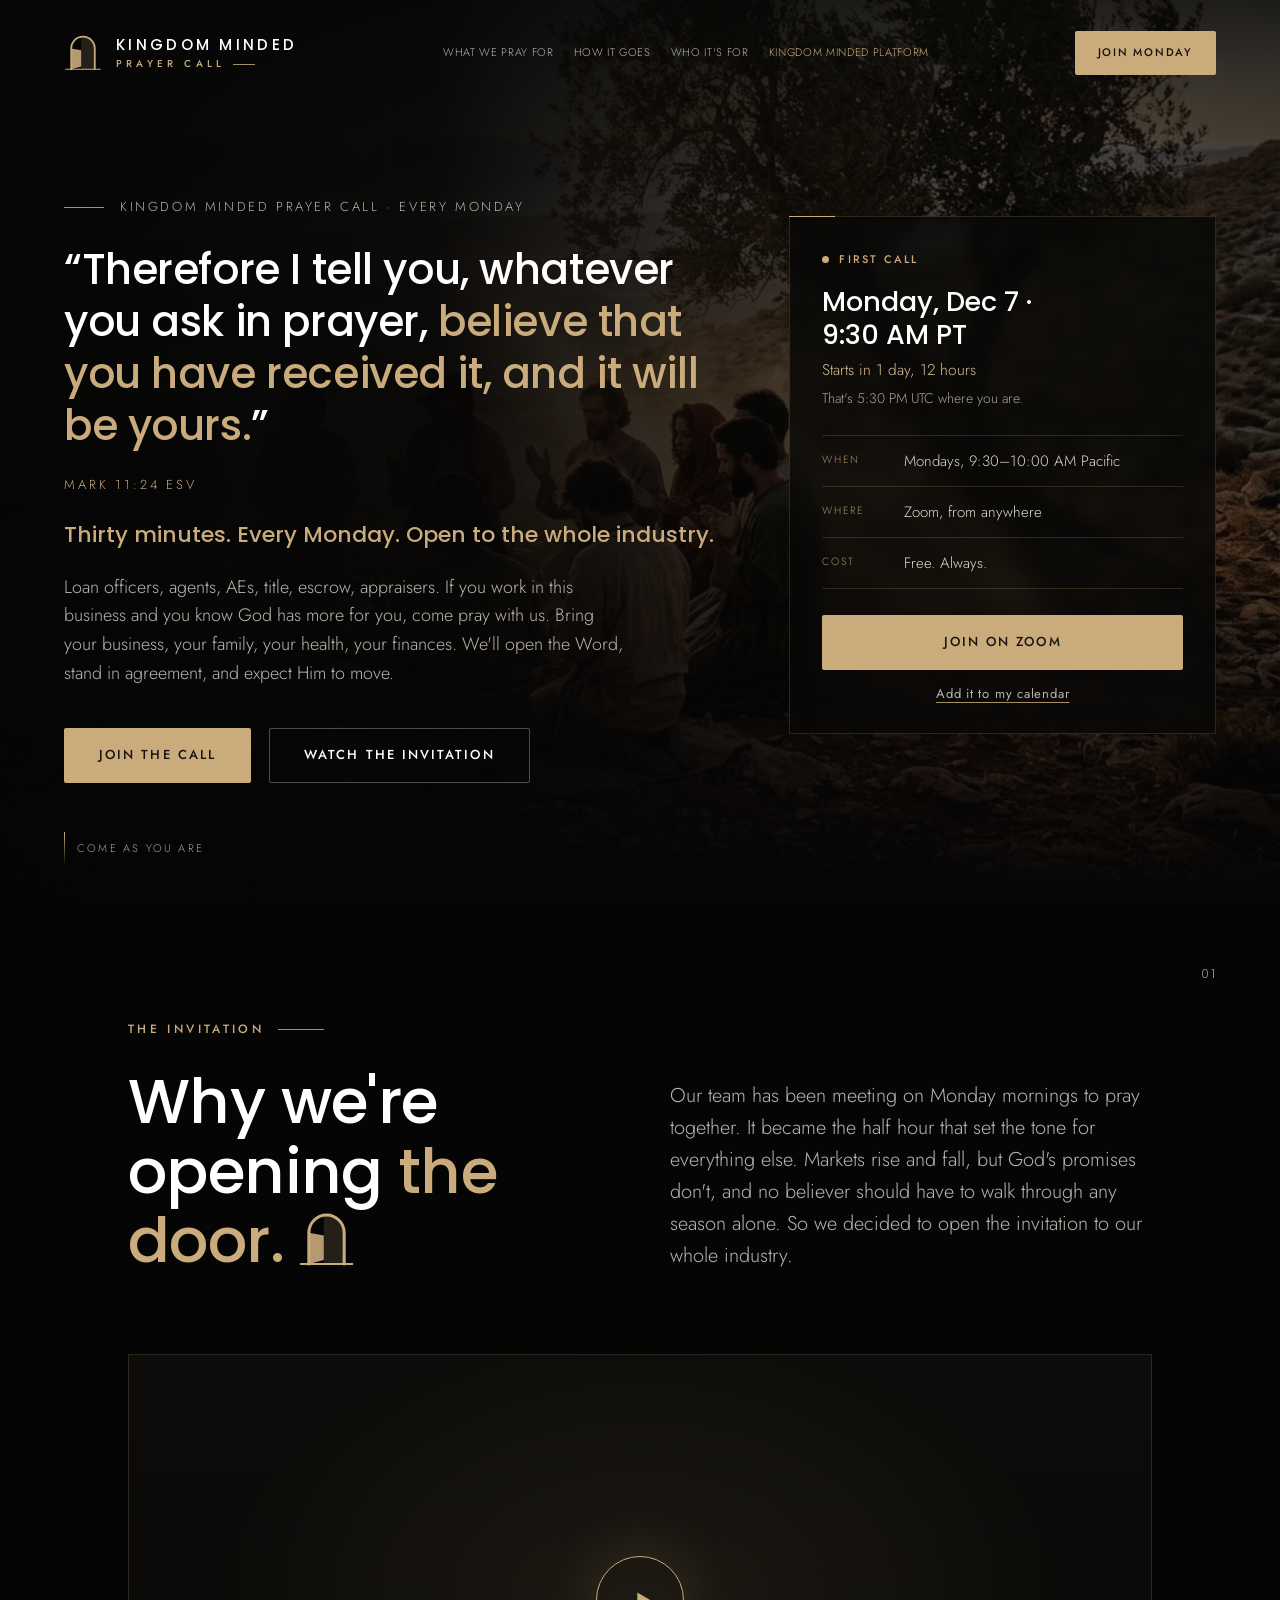
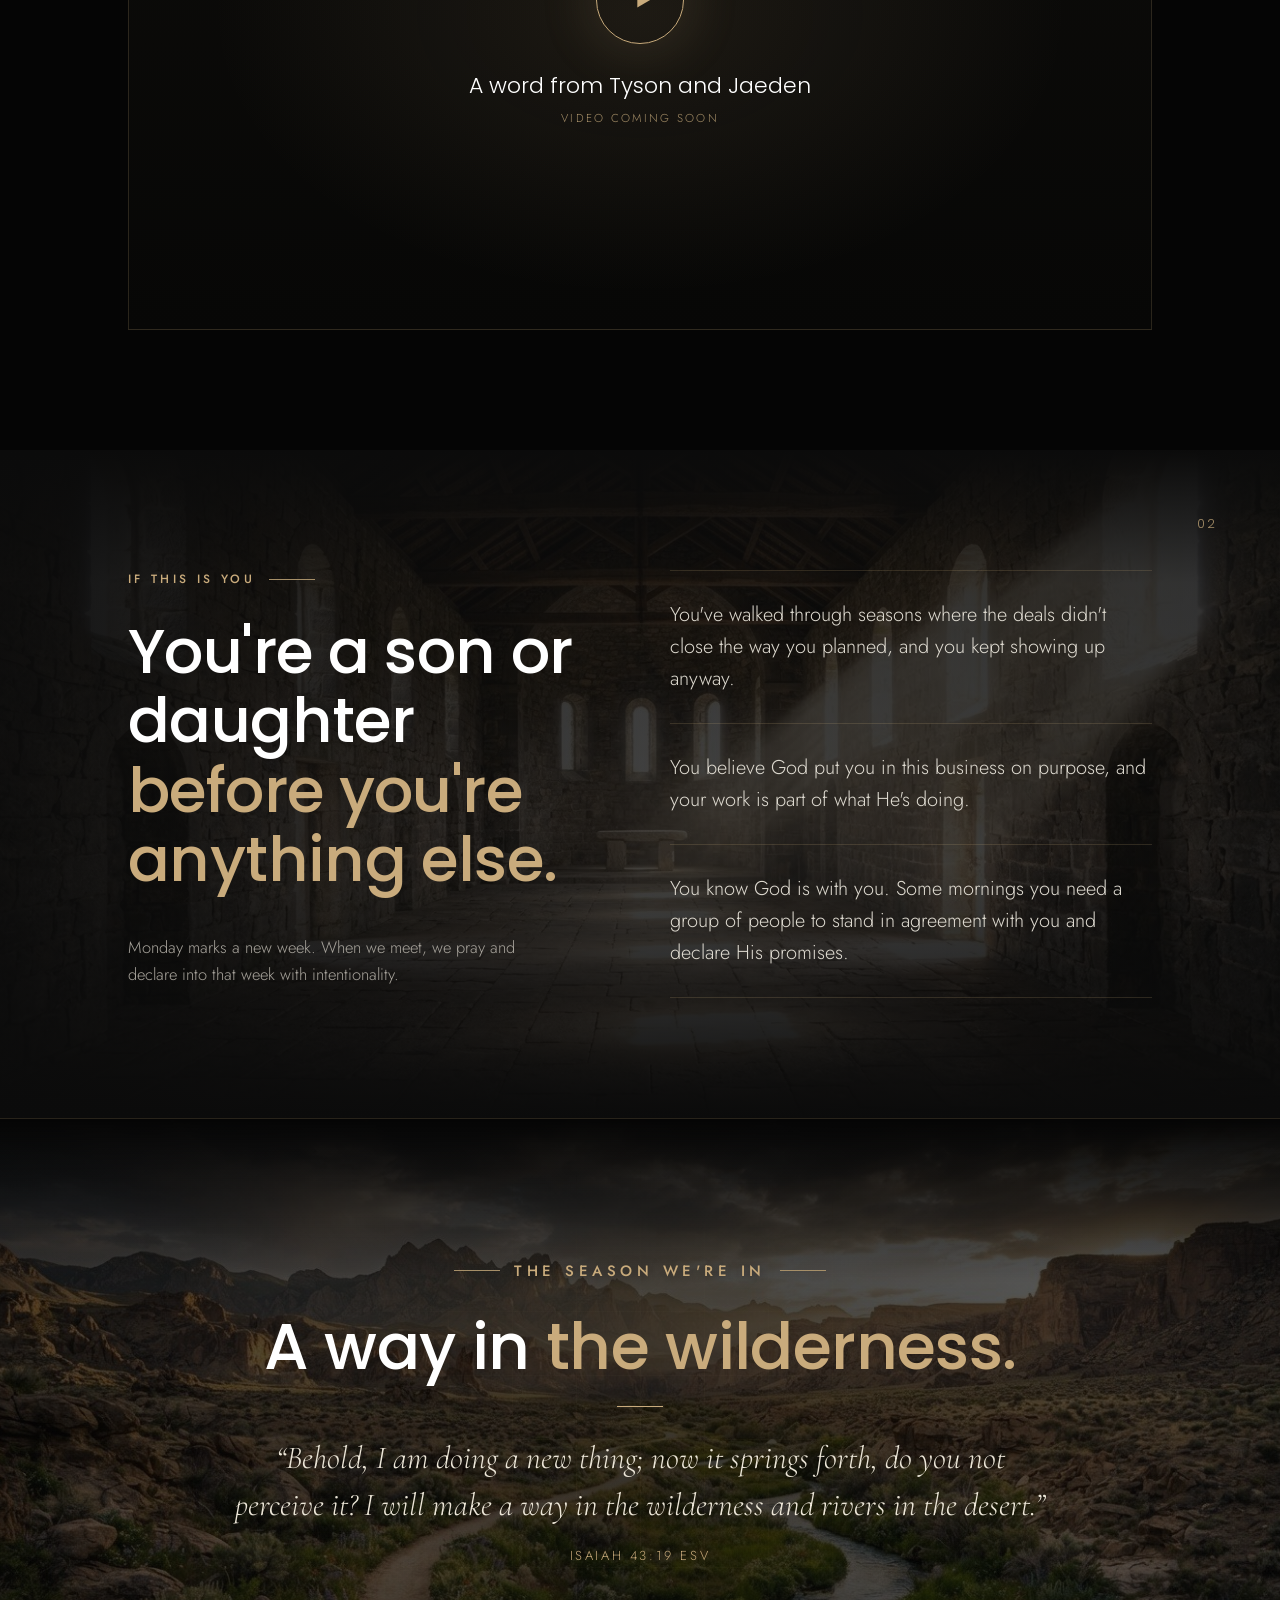
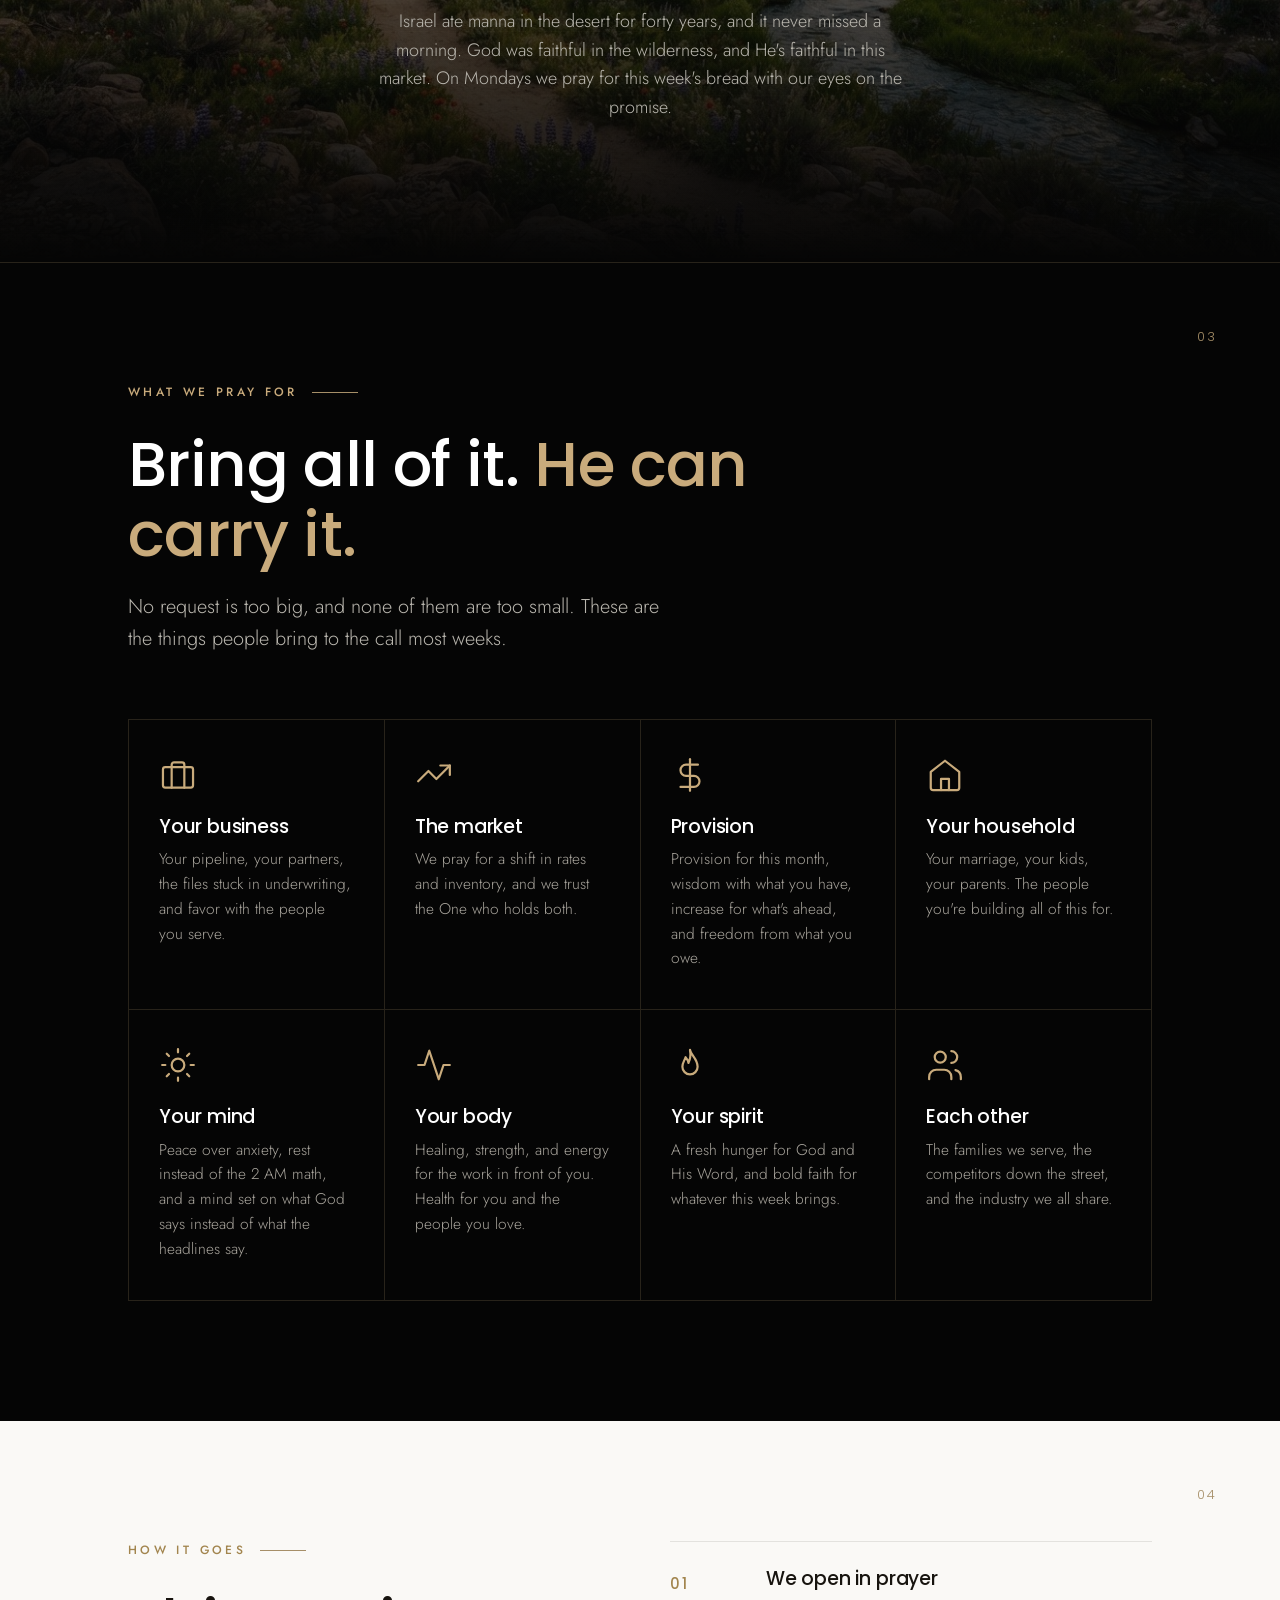
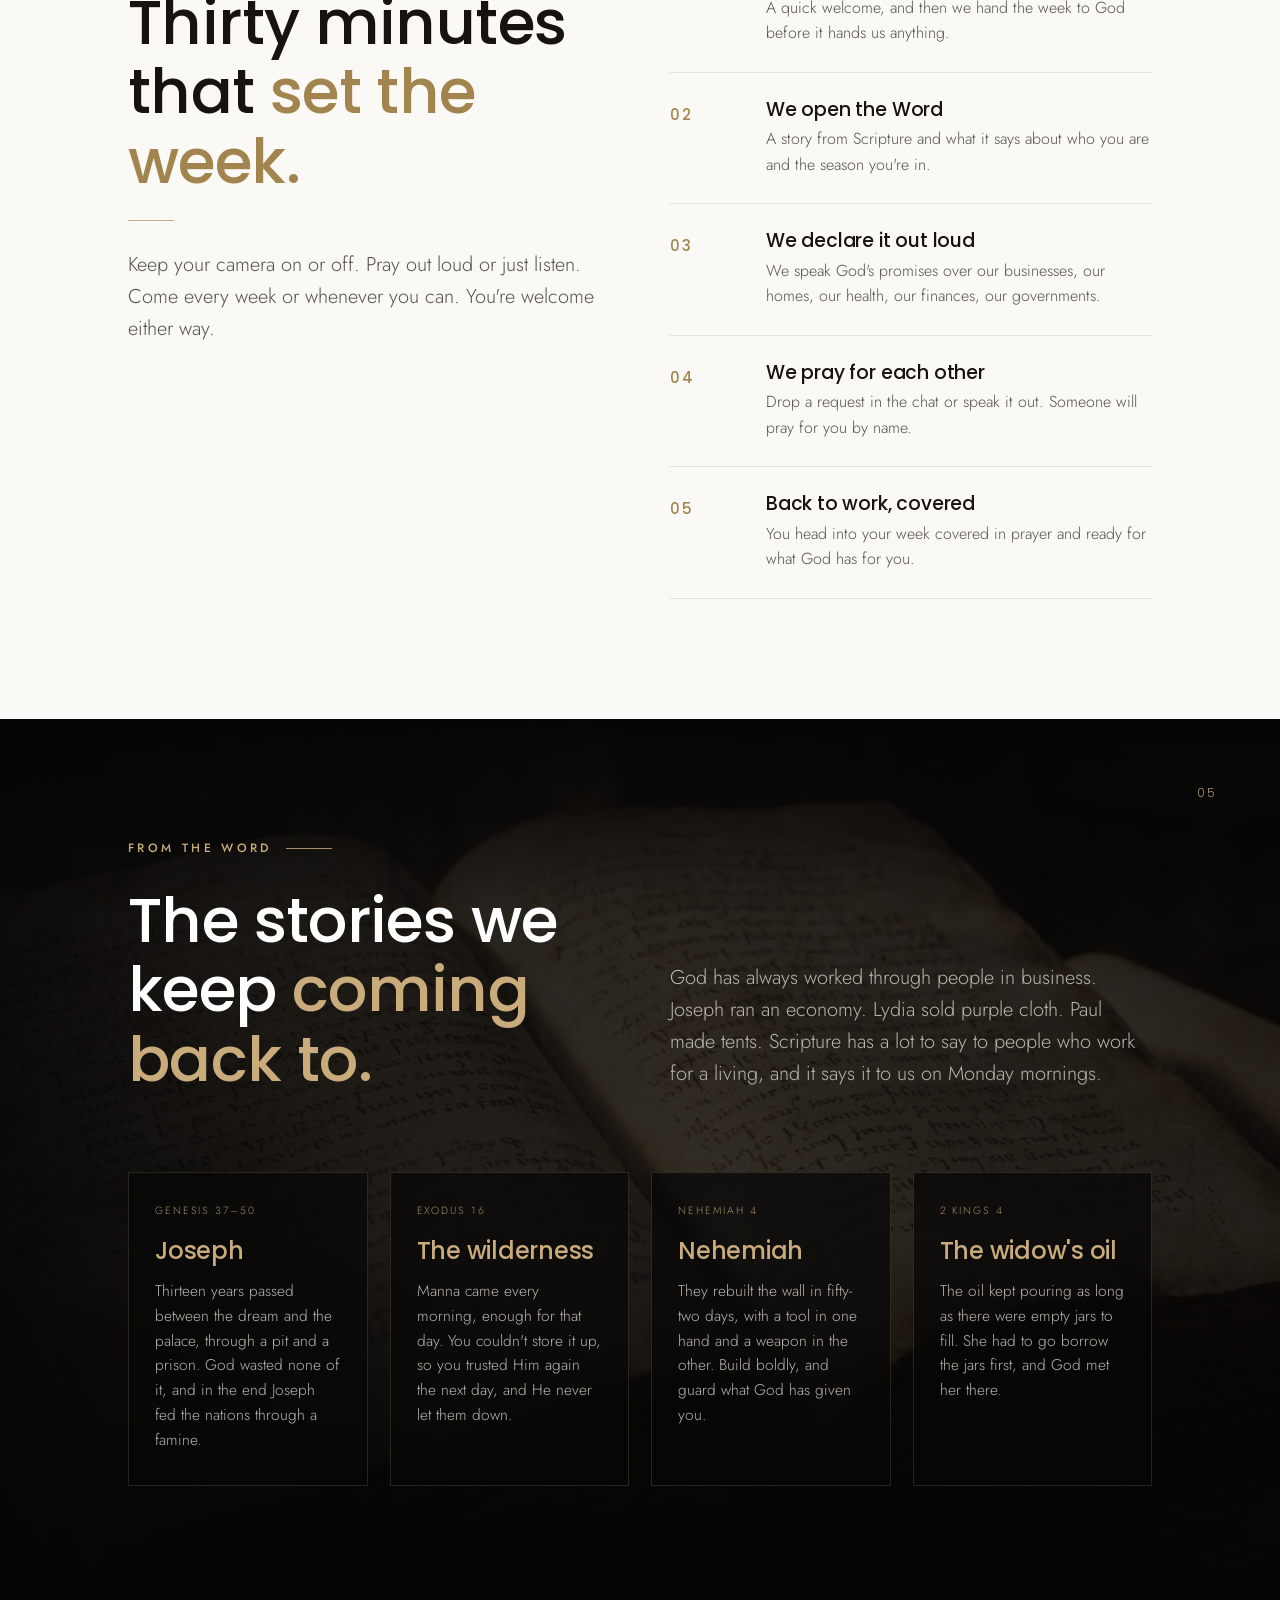
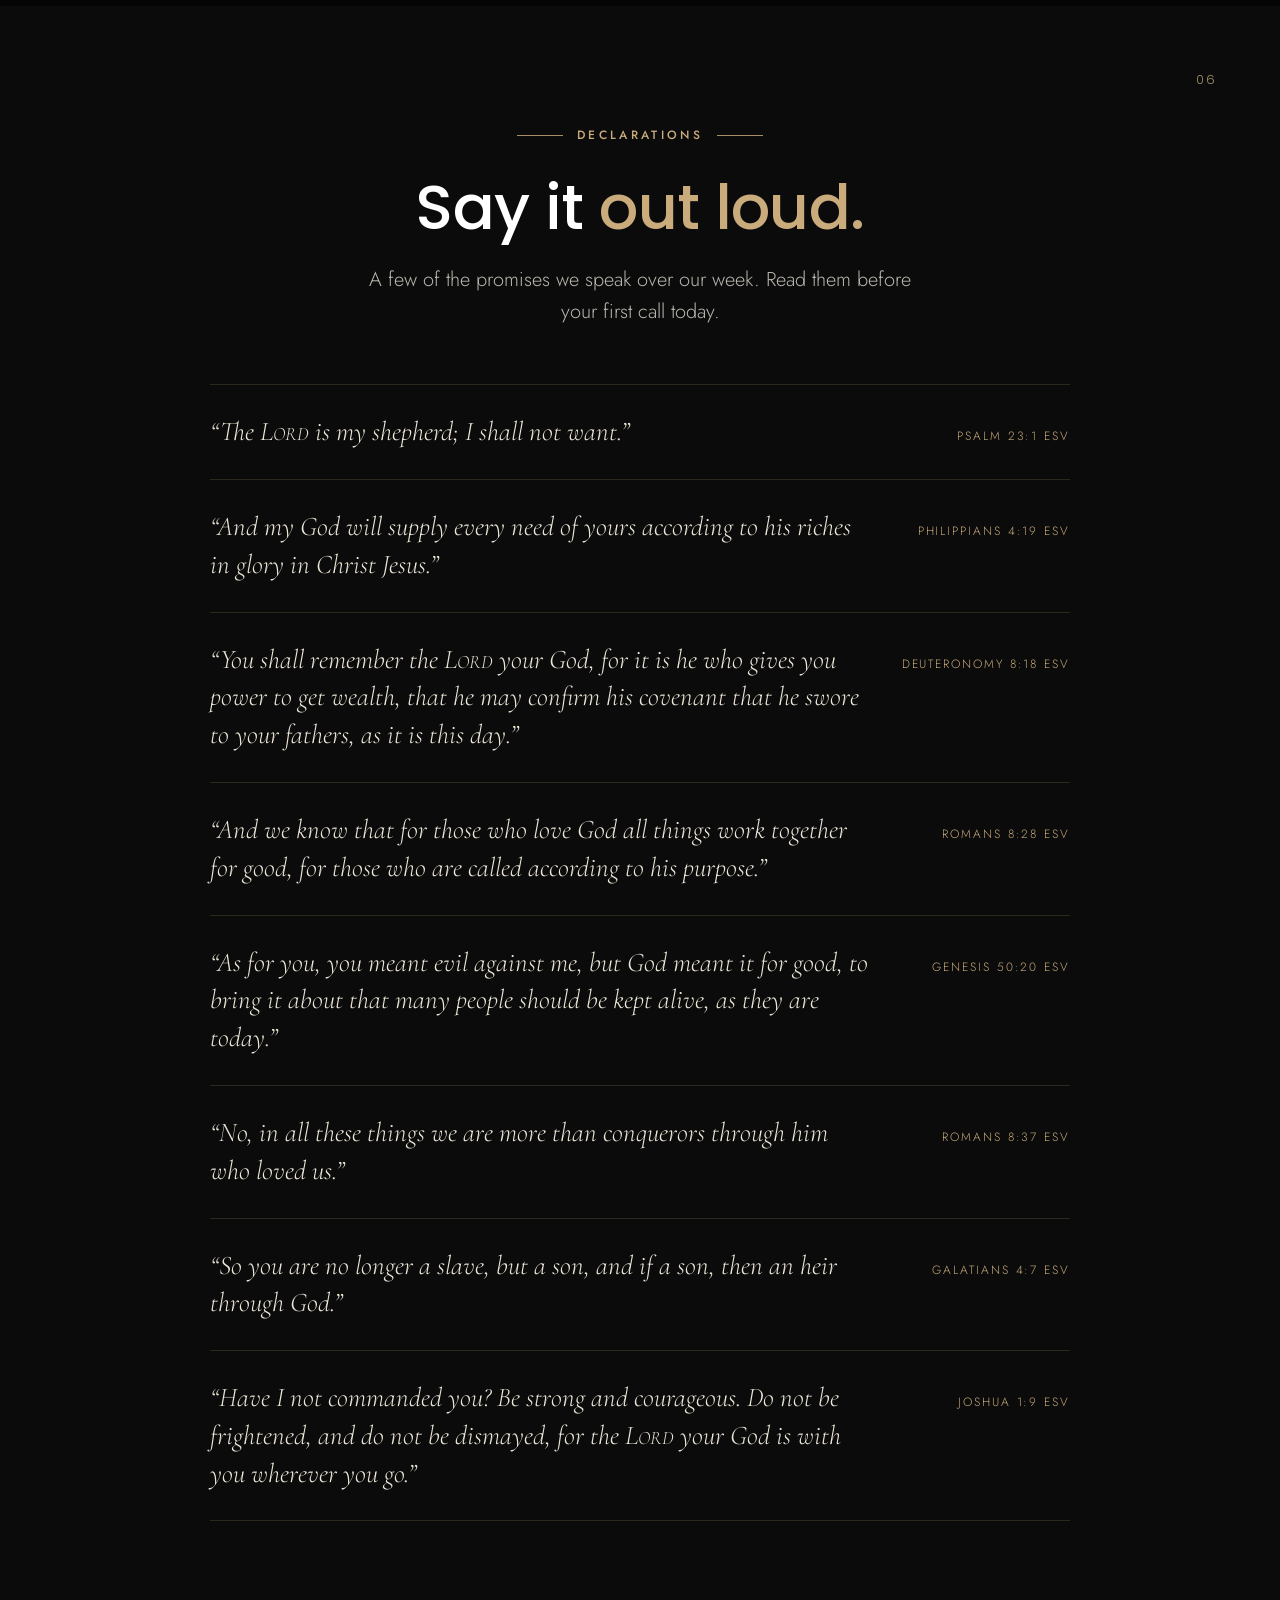
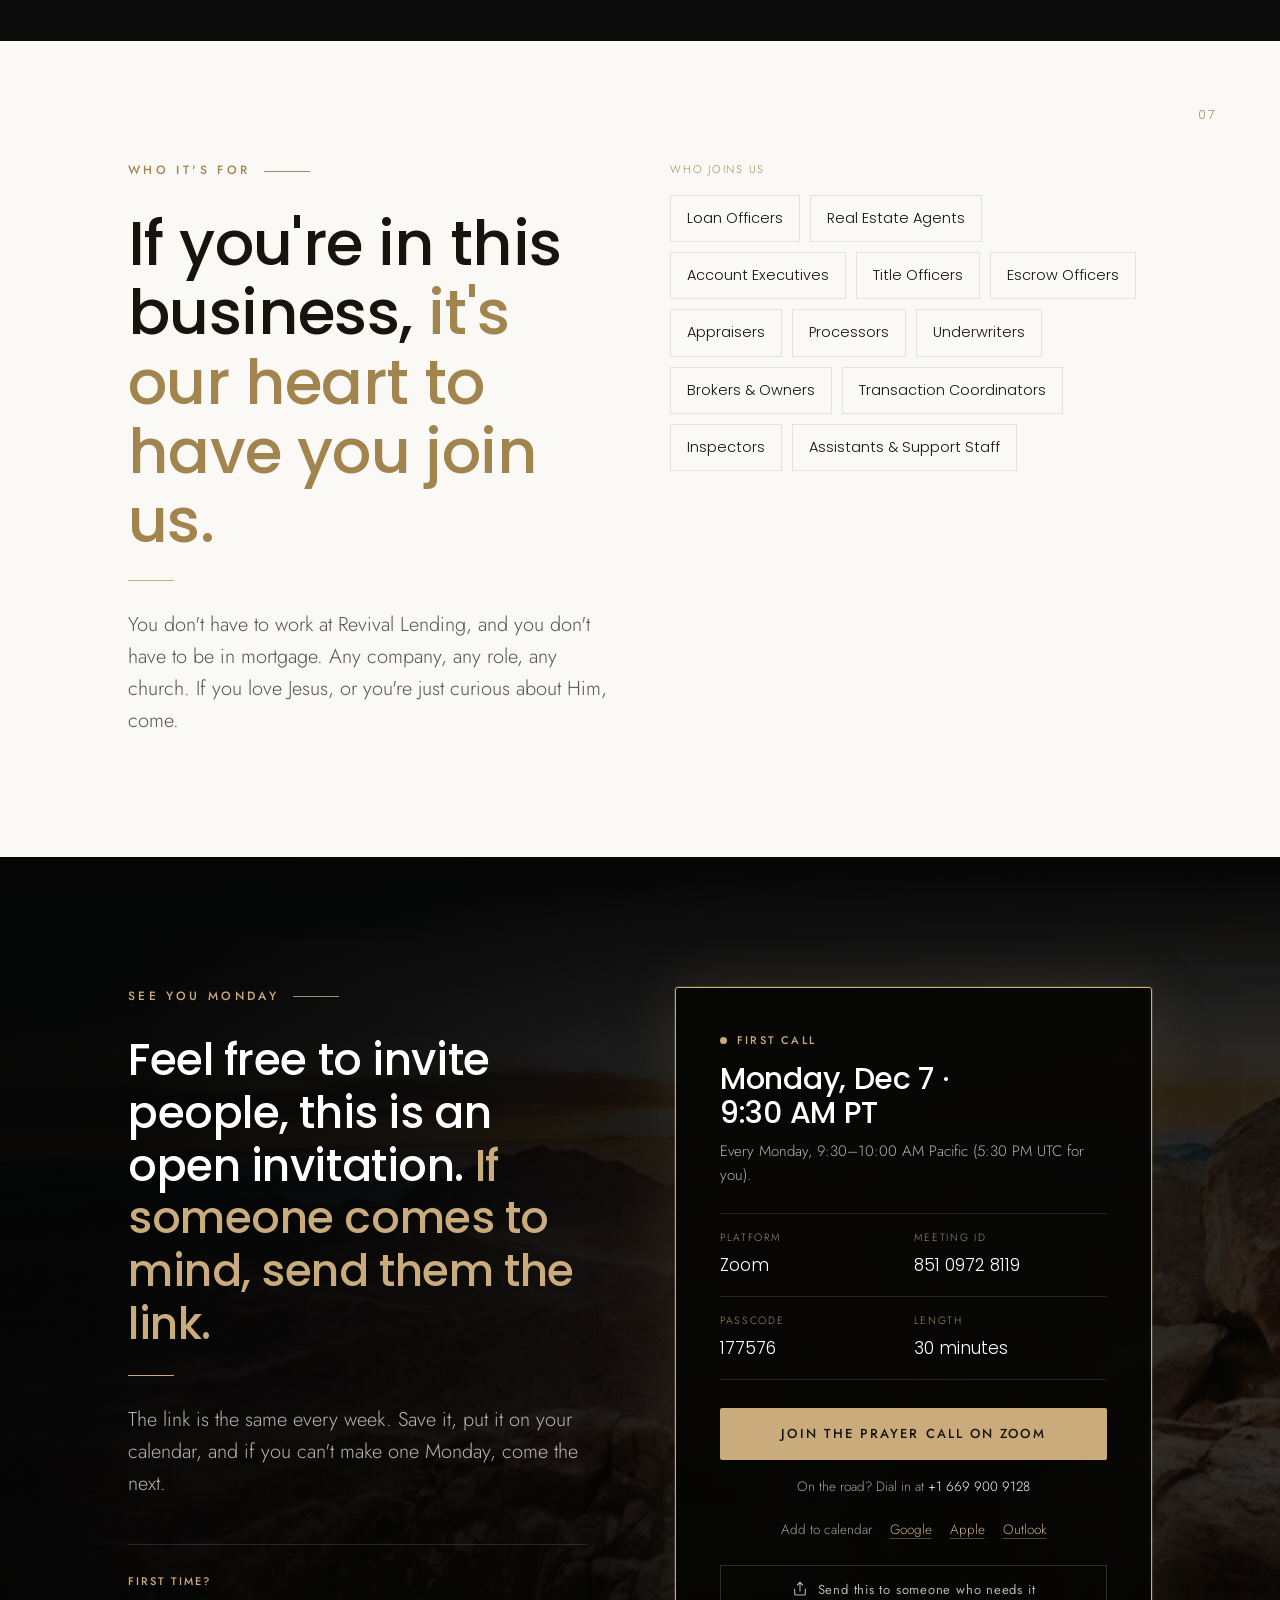
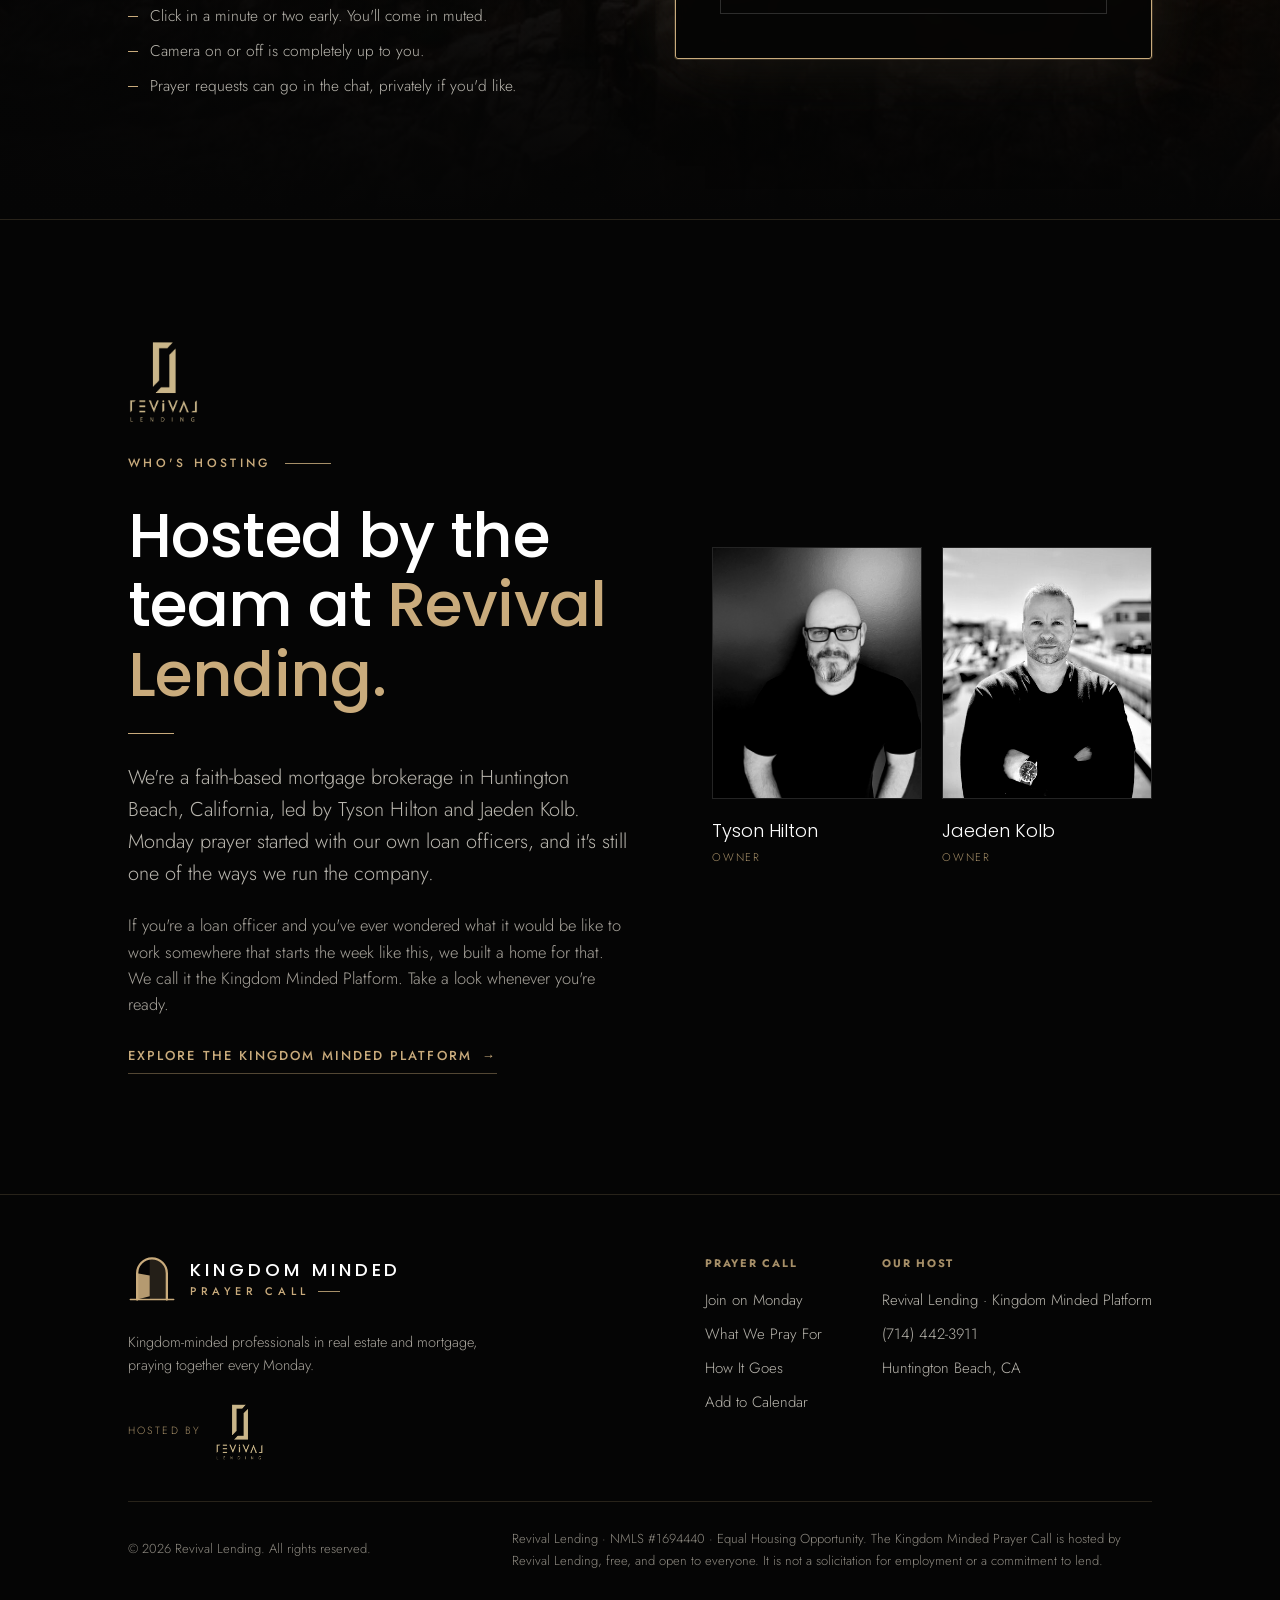
==== commit 7b99a920: "Rebalance prayer page copy toward bold faith and hope Lead with identity (sons and daughters), God's" ====
--- a/prayer/index.html
+++ b/prayer/index.html
@@ -72,7 +72,7 @@
       <h1 class="verse-title">&ldquo;Therefore I tell you, whatever you ask in prayer, <span class="gold">believe that you have received it, and it will be yours.</span>&rdquo;</h1>
       <cite class="verse-title-cite">Mark 11:24 ESV</cite>
       <div class="hero-subtitle">Thirty minutes. Every Monday. Open to the whole industry.</div>
-      <p class="hero-hook">Loan officers, agents, AEs, title, escrow, appraisers. If you work in this business and you're carrying more than you let on, come pray with us. Bring your business, your family, your health, your finances. We'll open the Word and stand with you.</p>
+      <p class="hero-hook">Loan officers, agents, AEs, title, escrow, appraisers. If you work in this business and you know God has more for you, come pray with us. Bring your business, your family, your health, your finances. We'll open the Word, stand in agreement, and expect Him to move.</p>
       <div class="hero-ctas">
         <a href="#join" class="btn btn-gold">Join the Call</a>
         <a href="#invitation" class="btn btn-outline">Watch the Invitation</a>
@@ -113,7 +113,7 @@
         <div class="eyebrow">The Invitation</div>
         <h2 class="section-title">Why we're opening <span class="accent">the <span class="nowrap">door.<svg class="title-door" viewBox="8 12 84 84" aria-hidden="true"><path d="M46 90V18.3A26 26 0 0 1 76 44V90Z" fill="currentColor" opacity=".16"></path><path d="M24 90V44A26 26 0 0 1 76 44V90" fill="none" stroke="currentColor" stroke-width="4.5" stroke-linecap="round" stroke-linejoin="round"></path><path d="M24 90L46 84V48L24 44Z" fill="currentColor" opacity=".9"></path><path d="M12 90H88" fill="none" stroke="currentColor" stroke-width="3" stroke-linecap="round"></path></svg></span></span></h2>
       </div>
-      <p class="lede">Our team has been meeting on Monday mornings to pray together. It became the half hour that set the tone for everything else. This market has been hard on a lot of good people, and nobody should have to walk through it alone. So we decided to open the invitation to our whole industry.</p>
+      <p class="lede">Our team has been meeting on Monday mornings to pray together. It became the half hour that set the tone for everything else. Markets rise and fall, but God's promises don't, and no believer should have to walk through any season alone. So we decided to open the invitation to our whole industry.</p>
     </div>
 
     <!--
@@ -139,12 +139,12 @@
   <div class="container split">
     <div class="reveal">
       <div class="eyebrow">If This Is You</div>
-      <h2 class="section-title">You don't have to hold it <span class="accent">by yourself.</span></h2>
+      <h2 class="section-title">You're a son or daughter <span class="accent">before you're anything else.</span></h2>
       <div class="closer-line">Monday marks a new week. When we meet, we pray and declare into that week with intentionality.</div>
     </div>
     <div class="qa-list reveal">
-      <p class="qa-item">You've done everything you know to do this year, and the deals still aren't closing the way they used to.</p>
-      <p class="qa-item">You're carrying the business and the household, and you haven't told anyone how heavy it's gotten.</p>
+      <p class="qa-item">You've walked through seasons where the deals didn't close the way you planned, and you kept showing up anyway.</p>
+      <p class="qa-item">You believe God put you in this business on purpose, and your work is part of what He's doing.</p>
       <p class="qa-item">You know God is with you. Some mornings you need a group of people to stand in agreement with you and declare His promises.</p>
     </div>
   </div>
@@ -158,7 +158,7 @@
     <div class="section-rule centered"></div>
     <p class="verse-feature-quote">&ldquo;Behold, I am doing a new thing; now it springs forth, do you not perceive it? I will make a way in the wilderness and rivers in the desert.&rdquo;</p>
     <cite>Isaiah 43:19 ESV</cite>
-    <p class="verse-feature-body">Israel ate manna in the desert for forty years. It showed up every morning, enough for that day. That's how we pray on Mondays: for this week's bread, with our eyes on the promise.</p>
+    <p class="verse-feature-body">Israel ate manna in the desert for forty years, and it never missed a morning. God was faithful in the wilderness, and He's faithful in this market. On Mondays we pray for this week's bread with our eyes on the promise.</p>
   </div>
 </section>
 
@@ -181,22 +181,22 @@
       <div class="pray-item reveal">
         <div class="pillar-icon"><svg viewBox="0 0 24 24" fill="none" stroke-width="1.4" stroke-linecap="round" stroke-linejoin="round"><path d="M22 6l-8.5 8.5-5-5L2 16"></path><path d="M16 6h6v6"></path></svg></div>
         <h4>The market</h4>
-        <p>We pray for a shift in rates, in inventory, and in the people who make the decisions that move them.</p>
+        <p>We pray for a shift in rates and inventory, and we trust the One who holds both.</p>
       </div>
       <div class="pray-item reveal">
         <div class="pillar-icon"><svg viewBox="0 0 24 24" fill="none" stroke-width="1.4" stroke-linecap="round" stroke-linejoin="round"><path d="M12 2v20"></path><path d="M17 5.5H9.5a3.5 3.5 0 000 7h5a3.5 3.5 0 010 7H6"></path></svg></div>
         <h4>Provision</h4>
-        <p>Financial stability for the month you're in, wisdom with what you have, and freedom from what you owe.</p>
+        <p>Provision for this month, wisdom with what you have, increase for what's ahead, and freedom from what you owe.</p>
       </div>
       <div class="pray-item reveal">
         <div class="pillar-icon"><svg viewBox="0 0 24 24" fill="none" stroke-width="1.4" stroke-linecap="round" stroke-linejoin="round"><path d="M3 10l9-7 9 7v10a1.5 1.5 0 01-1.5 1.5h-15A1.5 1.5 0 013 20z"></path><path d="M9.5 21.5v-7h5v7"></path></svg></div>
         <h4>Your household</h4>
-        <p>Your marriage, your kids, your parents. The people who feel the hard months right along with you.</p>
+        <p>Your marriage, your kids, your parents. The people you're building all of this for.</p>
       </div>
       <div class="pray-item reveal">
         <div class="pillar-icon"><svg viewBox="0 0 24 24" fill="none" stroke-width="1.4" stroke-linecap="round" stroke-linejoin="round"><circle cx="12" cy="12" r="4"></circle><path d="M12 2v2M12 20v2M4.9 4.9l1.4 1.4M17.7 17.7l1.4 1.4M2 12h2M20 12h2M4.9 19.1l1.4-1.4M17.7 6.3l1.4-1.4"></path></svg></div>
         <h4>Your mind</h4>
-        <p>Anxiety, discouragement, the 2 AM math. We pray for sleep, clear thinking, and the peace that guards your heart.</p>
+        <p>Peace over anxiety, rest instead of the 2 AM math, and a mind set on what God says instead of what the headlines say.</p>
       </div>
       <div class="pray-item reveal">
         <div class="pillar-icon"><svg viewBox="0 0 24 24" fill="none" stroke-width="1.4" stroke-linecap="round" stroke-linejoin="round"><path d="M22 12h-4l-3 9L9 3l-3 9H2"></path></svg></div>
@@ -206,7 +206,7 @@
       <div class="pray-item reveal">
         <div class="pillar-icon"><svg viewBox="0 0 24 24" fill="none" stroke-width="1.4" stroke-linecap="round" stroke-linejoin="round"><path d="M12 2.5c.6 3.4 4.8 5.6 4.8 10.6a4.8 4.8 0 01-9.6 0c0-2.6 1.4-4 2-6 .9 1 1.6 2.1 1.8 3.6 1.2-2.4 1.6-5 1-8.2z"></path></svg></div>
         <h4>Your spirit</h4>
-        <p>A fresh hunger for God and His Word, and faith that holds up on the hard weeks as well as the good ones.</p>
+        <p>A fresh hunger for God and His Word, and bold faith for whatever this week brings.</p>
       </div>
       <div class="pray-item reveal">
         <div class="pillar-icon"><svg viewBox="0 0 24 24" fill="none" stroke-width="1.4" stroke-linecap="round" stroke-linejoin="round"><circle cx="9" cy="7" r="3.5"></circle><path d="M2 21v-1.5A4.5 4.5 0 016.5 15h5a4.5 4.5 0 014.5 4.5V21"></path><path d="M16 3.3a3.5 3.5 0 010 7.4M22 21v-1.5a4.5 4.5 0 00-3.4-4.3"></path></svg></div>
@@ -240,7 +240,7 @@
         <span class="rhythm-time">02</span>
         <div>
           <h4>We open the Word</h4>
-          <p>A story from Scripture and what it says about the season you're working through right now.</p>
+          <p>A story from Scripture and what it says about who you are and the season you're in.</p>
         </div>
       </li>
       <li class="rhythm-step">
@@ -261,7 +261,7 @@
         <span class="rhythm-time">05</span>
         <div>
           <h4>Back to work, covered</h4>
-          <p>You head into your week covered in prayer.</p>
+          <p>You head into your week covered in prayer and ready for what God has for you.</p>
         </div>
       </li>
     </ol>
@@ -289,12 +289,12 @@
       <article class="story-card reveal">
         <span class="story-ref">Exodus 16</span>
         <h4>The wilderness</h4>
-        <p>Manna came every morning, enough for that day. You couldn't store it up, so you had to trust Him again tomorrow. Some seasons in business feel just like that.</p>
+        <p>Manna came every morning, enough for that day. You couldn't store it up, so you trusted Him again the next day, and He never let them down.</p>
       </article>
       <article class="story-card reveal">
         <span class="story-ref">Nehemiah 4</span>
         <h4>Nehemiah</h4>
-        <p>They rebuilt the wall with a tool in one hand and a weapon in the other. That's what building a business looks like while you're fighting for your family.</p>
+        <p>They rebuilt the wall in fifty-two days, with a tool in one hand and a weapon in the other. Build boldly, and guard what God has given you.</p>
       </article>
       <article class="story-card reveal">
         <span class="story-ref">2 Kings 4</span>
@@ -312,7 +312,7 @@
     <div class="declare-head reveal">
       <div class="eyebrow">Declarations</div>
       <h2 class="section-title">Say it <span class="accent">out loud.</span></h2>
-      <p class="lede">A few of the verses we speak over our week. Read them before your first call today.</p>
+      <p class="lede">A few of the promises we speak over our week. Read them before your first call today.</p>
     </div>
 
     <div class="declare-list reveal-stagger">
@@ -329,8 +329,20 @@
         <cite>Deuteronomy 8:18 ESV</cite>
       </blockquote>
       <blockquote class="declare-item reveal">
+        <p>&ldquo;And we know that for those who love God all things work together for good, for those who are called according to his purpose.&rdquo;</p>
+        <cite>Romans 8:28 ESV</cite>
+      </blockquote>
+      <blockquote class="declare-item reveal">
         <p>&ldquo;As for you, you meant evil against me, but God meant it for good, to bring it about that many people should be kept alive, as they are today.&rdquo;</p>
         <cite>Genesis 50:20 ESV</cite>
+      </blockquote>
+      <blockquote class="declare-item reveal">
+        <p>&ldquo;No, in all these things we are more than conquerors through him who loved us.&rdquo;</p>
+        <cite>Romans 8:37 ESV</cite>
+      </blockquote>
+      <blockquote class="declare-item reveal">
+        <p>&ldquo;So you are no longer a slave, but a son, and if a son, then an heir through God.&rdquo;</p>
+        <cite>Galatians 4:7 ESV</cite>
       </blockquote>
       <blockquote class="declare-item reveal">
         <p>&ldquo;Have I not commanded you? Be strong and courageous. Do not be frightened, and do not be dismayed, for the <span class="sc">Lord</span> your God is with you wherever you go.&rdquo;</p>
--- a/assets/css/prayer.css
+++ b/assets/css/prayer.css
@@ -490,8 +490,8 @@
 }
 .join-section::before {
   background:
-    linear-gradient(180deg, #050505 0%, rgba(5,5,5,0.35) 20%, rgba(5,5,5,0.25) 62%, rgba(5,5,5,0.85) 88%, #050505 100%),
-    linear-gradient(100deg, rgba(3,3,3,0.94) 12%, rgba(3,3,3,0.62) 52%, rgba(3,3,3,0.4) 100%);
+    linear-gradient(180deg, #050505 0%, rgba(5,5,5,0.6) 20%, rgba(5,5,5,0.52) 62%, rgba(5,5,5,0.88) 88%, #050505 100%),
+    linear-gradient(100deg, rgba(3,3,3,0.95) 12%, rgba(3,3,3,0.72) 52%, rgba(3,3,3,0.58) 100%);
 }
 @media (max-width: 980px) {
   .join-section { background-position: 60% top; background-size: auto 62%; background-repeat: no-repeat; }
@@ -586,3 +586,11 @@
       #050505;
   }
 }
+
+/* Mobile hero: give the subtitle and intro paragraph more room below the verse */
+@media (max-width: 880px) {
+  .prayer-hero .verse-title-cite { margin-top: 18px; }
+  .prayer-hero .hero-subtitle { margin: 72px 0 22px; padding-top: 30px; border-top: 1px solid var(--line-on-black); }
+  .prayer-hero .hero-hook { line-height: 1.75; margin-bottom: 44px; }
+  .prayer-hero .hero-ctas { gap: 14px; }
+}
